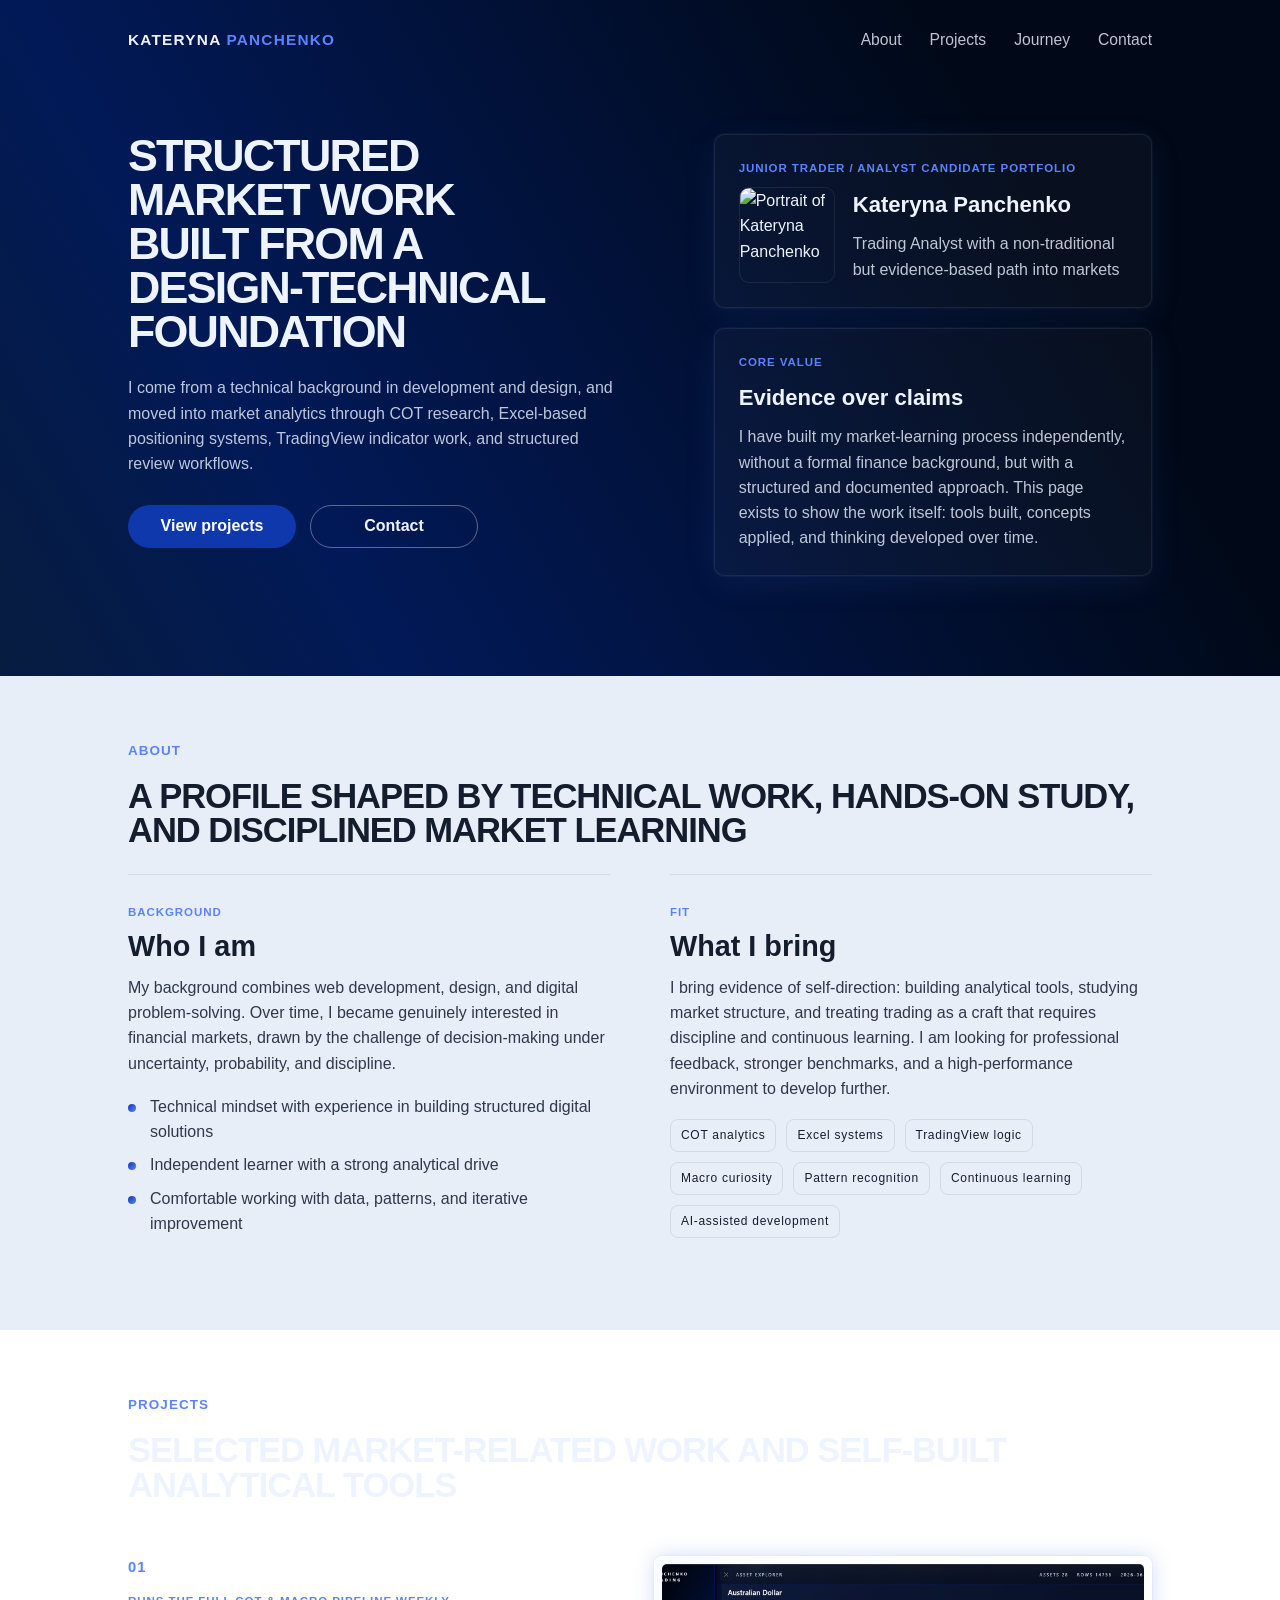
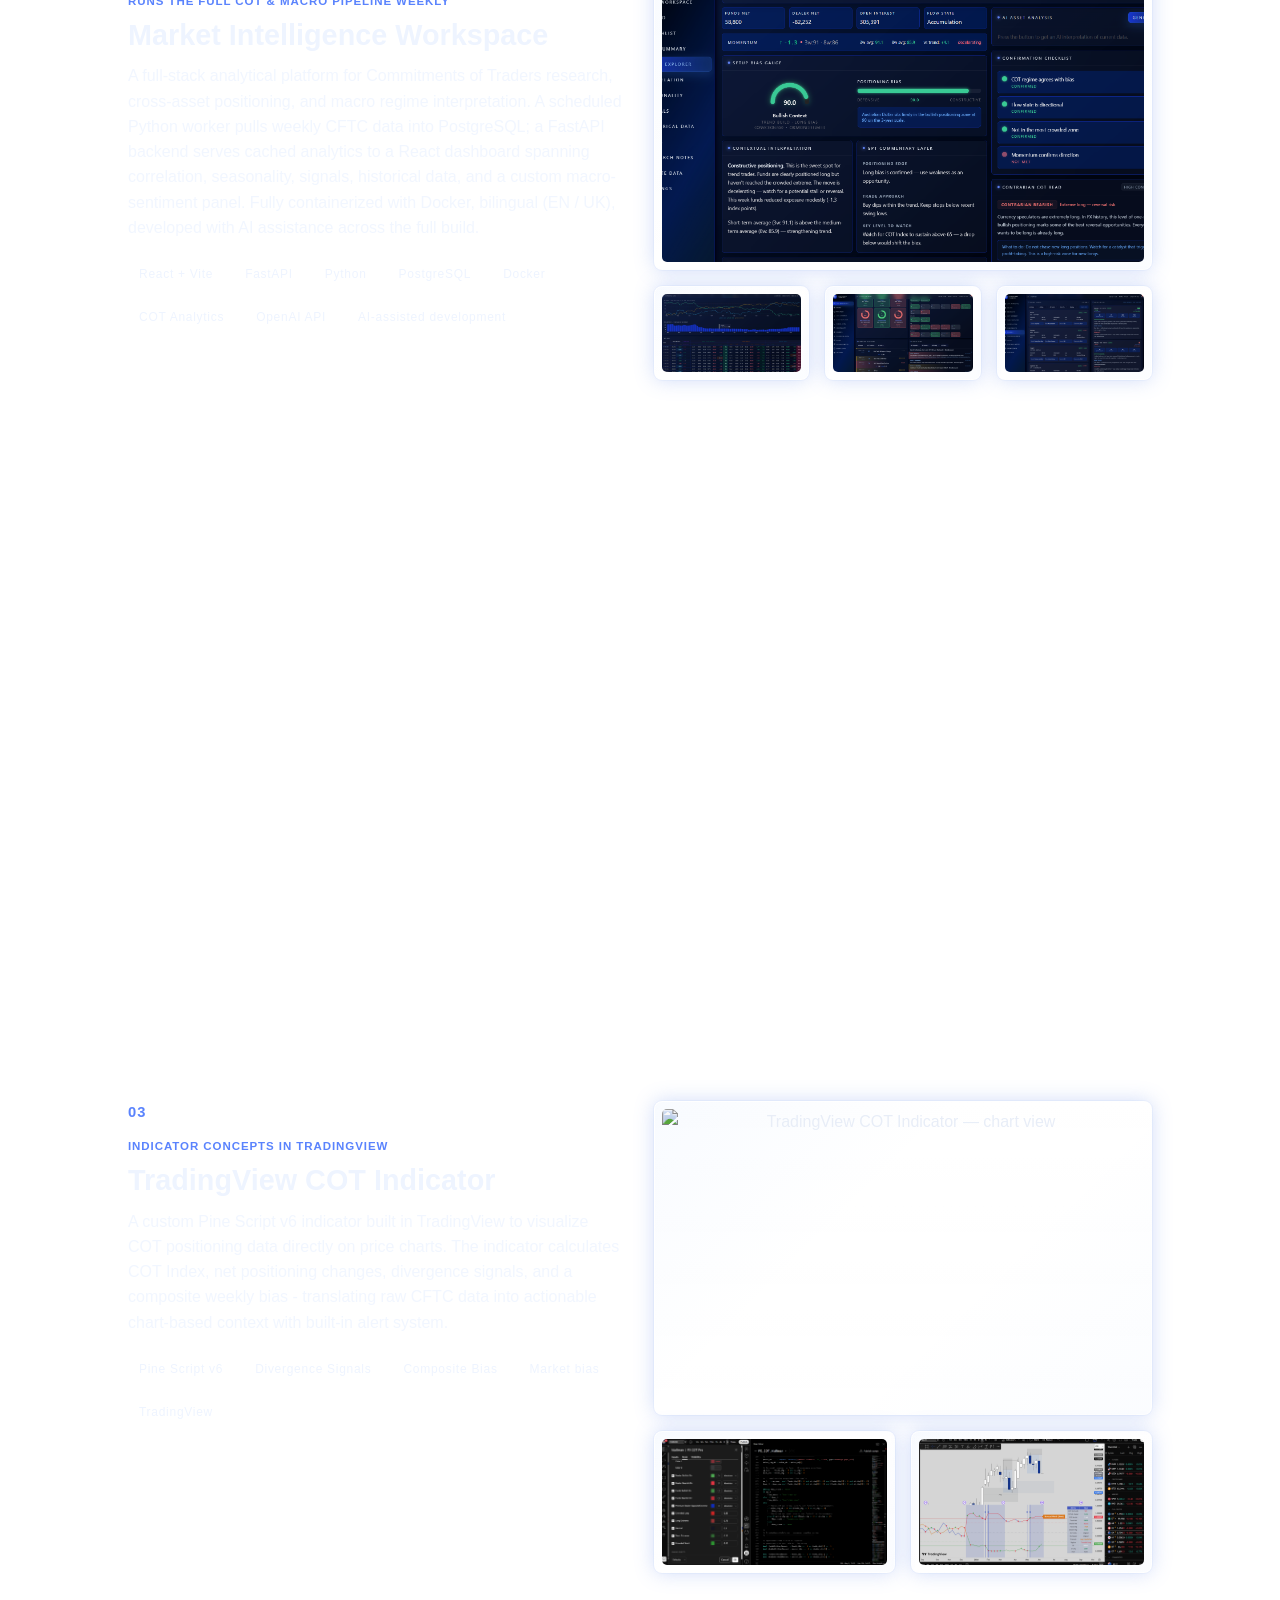
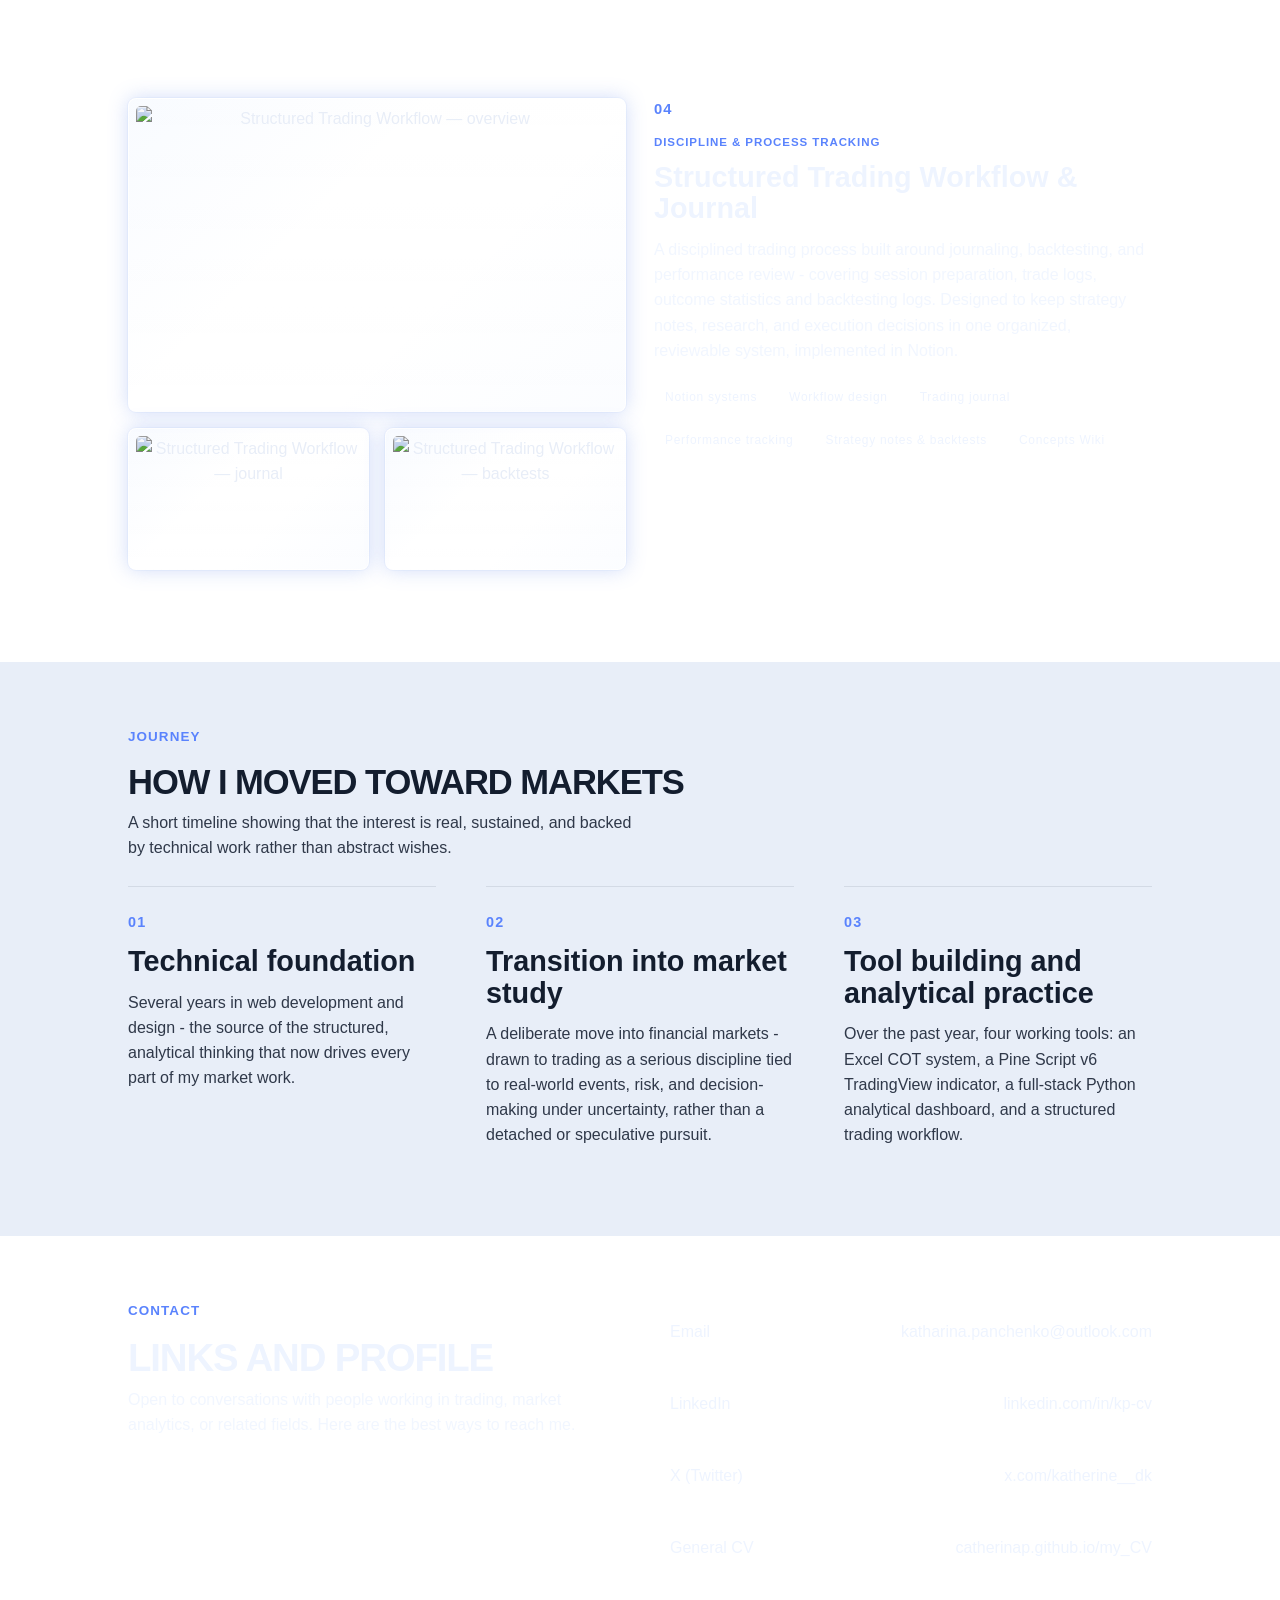
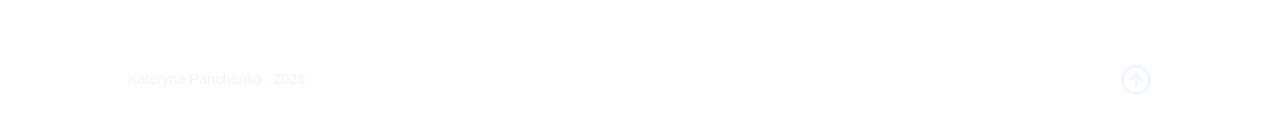
==== index.html @ fbb3527e "pics fix" ====
<!doctype html>
<html lang="en">
  <head>
    <meta charset="UTF-8" />
    <meta name="viewport" content="width=device-width, initial-scale=1.0" />
    <title>K.Panchenko | Trading Portfolio</title>
    <link rel="icon" type="image/x-icon" href="/img/favicon.ico" />
    <meta
      name="description"
      content="Trading candidate portfolio of Kateryna Panchenko - market analysis, COT analytics, TradingView tools, and structured research projects." />
    <link rel="stylesheet" href="style.css" />
  </head>
  <body>
    <div id="scroll-progress"></div>
    <header class="navbar">
      <div class="site-grid"></div>
      <div class="container nav-inner">
        <a href="#top" class="brand">KATERYNA <span>PANCHENKO</span></a>
        <nav class="nav-links">
          <a href="#about">About</a>
          <a href="#projects">Projects</a>
          <a href="#journey">Journey</a>
          <a href="#contact">Contact</a>
        </nav>
      </div>
    </header>

    <main id="top">
      <section class="section hero section-dark">
        <div class="site-grid"></div>
        <div class="container hero-layout">
          <div class="hero-left fade-up">
            <h1>Structured market work built from a design-technical foundation</h1>
            <p class="hero-lead">
              I come from a technical background in development and design, and moved into market analytics through COT research, Excel-based
              positioning systems, TradingView indicator work, and structured review workflows.
            </p>
            <div class="hero-actions">
              <a class="btn btn-primary" href="#projects">View projects</a>
              <a class="btn btn-outline" href="#contact">Contact</a>
            </div>
          </div>

          <aside class="hero-right fade-up">
            <article class="hero-panel">
              <div class="mini-kicker">Junior Trader / analyst candidate portfolio</div>

              <div class="hero-panel-top">
                <div class="avatar">
                  <img src="img/avatar.png" alt="Portrait of Kateryna Panchenko" />
                </div>
                <div>
                  <h2>Kateryna Panchenko</h2>
                  <p>Trading Analyst with a non-traditional but evidence-based path into markets</p>
                </div>
              </div>
            </article>

            <article class="hero-panel">
              <div class="mini-kicker">Core value</div>
              <h3>Evidence over claims</h3>
              <p>
                I have built my market-learning process independently, without a formal finance background, but with a structured and documented
                approach. This page exists to show the work itself: tools built, concepts applied, and thinking developed over time.
              </p>
            </article>
          </aside>
        </div>
      </section>

      <section id="about" class="section section-light">
        <div class="site-grid"></div>
        <div class="container section-head-unique fade-up">
          <div>
            <div class="section-kicker section-kicker-dark">About</div>
            <h2 class="section-title section-title-dark">A profile shaped by technical work, hands-on study, and disciplined market learning</h2>
          </div>
        </div>

        <div class="container two-column-blocks">
          <article class="content-block fade-up">
            <div class="mini-kicker mini-kicker-dark">Background</div>
            <h3>Who I am</h3>
            <p>
              My background combines web development, design, and digital problem-solving. Over time, I became genuinely interested in financial
              markets, drawn by the challenge of decision-making under uncertainty, probability, and discipline.
            </p>
            <ul class="bullet-list">
              <li>Technical mindset with experience in building structured digital solutions</li>
              <li>Independent learner with a strong analytical drive</li>
              <li>Comfortable working with data, patterns, and iterative improvement</li>
            </ul>
          </article>

          <article class="content-block fade-up">
            <div class="mini-kicker mini-kicker-dark">Fit</div>
            <h3>What I bring</h3>
            <p>
              I bring evidence of self-direction: building analytical tools, studying market structure, and treating trading as a craft that requires
              discipline and continuous learning. I am looking for professional feedback, stronger benchmarks, and a high-performance environment to
              develop further.
            </p>
            <ul class="chip-list">
              <li>COT analytics</li>
              <li>Excel systems</li>
              <li>TradingView logic</li>
              <li>Macro curiosity</li>
              <li>Pattern recognition</li>
              <li>Continuous learning</li>
              <li>AI-assisted development</li>
            </ul>
          </article>
        </div>
      </section>

      <section id="projects" class="section section-dark">
        <div class="site-grid"></div>
        <div class="container section-head-unique fade-up">
          <div>
            <div class="section-kicker">Projects</div>
            <h2 class="section-title">Selected market-related work and self-built analytical tools</h2>
          </div>
        </div>

        <div class="container project-list">
          <article class="project-item fade-up">
            <div class="project-text">
              <div class="project-number">01</div>
              <div class="mini-kicker">Runs the full COT &amp; Macro pipeline weekly</div>
              <h3>Market Intelligence Workspace</h3>

              <p>
                A full-stack analytical platform for Commitments of Traders research, cross-asset positioning, and macro regime interpretation. A
                scheduled Python worker pulls weekly CFTC data into PostgreSQL; a FastAPI backend serves cached analytics to a React dashboard
                spanning correlation, seasonality, signals, historical data, and a custom macro-sentiment panel. Fully containerized with Docker,
                bilingual (EN / UK), developed with AI assistance across the full build.
              </p>

              <ul class="chip-list dark-chips">
                <li>React + Vite</li>
                <li>FastAPI</li>
                <li>Python</li>
                <li>PostgreSQL</li>
                <li>Docker</li>
                <li>COT Analytics</li>
                <li>OpenAI API</li>
                <li>AI-assisted development</li>
              </ul>
            </div>

            <div class="project-media-stack">
              <button class="project-shot project-shot-lead" type="button">
                <img class="zoomable" src="img/workspace3.png" alt="Analytical COT Workspace — Asset Explorer" />
              </button>
              <div class="project-shot-row">
                <button class="project-shot" type="button">
                  <img class="zoomable" src="img/workspace.png" alt="Analytical COT Workspace — Historical Data" />
                </button>
                <button class="project-shot" type="button">
                  <img class="zoomable" src="img/workspace2.png" alt="Analytical COT Workspace — Live Workspace" />
                </button>
                <button class="project-shot" type="button">
                  <img class="zoomable" src="img/workspace4.png" alt="Analytical COT Workspace — Signals View" />
                </button>
              </div>
            </div>
          </article>

          <article class="project-item fade-up reverse">
            <div class="project-text">
              <div class="project-number">02</div>
              <div class="mini-kicker">Positioning across markets</div>
              <h3>COT Positioning Dashboard</h3>
              <p>
                An Excel-based analytical system for tracking and interpreting Commitments of Traders data across FX, commodity, and crypto markets.
                The framework organizes raw CFTC positioning data, compares participant groups - including Leveraged Money, Asset Managers, and
                Dealers - and generates structured weekly signals to support market bias decisions.
              </p>
              <ul class="chip-list dark-chips">
                <li>Excel</li>
                <li>CFTC Data</li>
                <li>Positioning Analysis</li>
                <li>COT Index</li>
                <li>Multi-market</li>
                <li>Weekly Signals</li>
              </ul>
            </div>
            <div class="project-media-stack">
              <button class="project-shot project-shot-lead" type="button">
                <img class="zoomable" src="img/COT_excel.png" alt="COT Positioning Dashboard — EUR COT Data view" />
              </button>
              <div class="project-shot-row">
                <button class="project-shot" type="button">
                  <img class="zoomable" src="img/COT_excel2.png" alt="COT Positioning Dashboard — Weekly COT signals" />
                </button>
                <button class="project-shot" type="button">
                  <img class="zoomable" src="img/COT_excel3.png" alt="COT Positioning Dashboard — Raw COT Data" />
                </button>
              </div>
            </div>
          </article>

          <article class="project-item fade-up reverse-on-desktop">
            <div class="project-text">
              <div class="project-number">03</div>
              <div class="mini-kicker">Indicator concepts in TradingView</div>
              <h3>TradingView COT Indicator</h3>
              <p>
                A custom Pine Script v6 indicator built in TradingView to visualize COT positioning data directly on price charts. The indicator
                calculates COT Index, net positioning changes, divergence signals, and a composite weekly bias - translating raw CFTC data into
                actionable chart-based context with built-in alert system.
              </p>
              <ul class="chip-list dark-chips">
                <li>Pine Script v6</li>
                <li>Divergence Signals</li>
                <li>Composite Bias</li>
                <li>Market bias</li>
                <li>TradingView</li>
              </ul>
            </div>
            <div class="project-media-stack">
              <button class="project-shot project-shot-lead" type="button">
                <img class="zoomable" src="img/TV_indicator2.png" alt="TradingView COT Indicator — chart view" />
              </button>
              <div class="project-shot-row">
                <button class="project-shot" type="button">
                  <img class="zoomable" src="img/pinescript.png" alt="TradingView COT Indicator — Pine Script source" />
                </button>
                <button class="project-shot" type="button">
                  <img class="zoomable" src="img/TV_indicator3.png" alt="TradingView COT Indicator — divergence signals" />
                </button>
              </div>
            </div>
          </article>

          <article class="project-item fade-up reverse">
            <div class="project-text">
              <div class="project-number">04</div>
              <div class="mini-kicker">Discipline &amp; process tracking</div>
              <h3>Structured Trading Workflow &amp; Journal</h3>
              <p>
                A disciplined trading process built around journaling, backtesting, and performance review - covering session preparation, trade logs,
                outcome statistics and backtesting logs. Designed to keep strategy notes, research, and execution decisions in one organized,
                reviewable system, implemented in Notion.
              </p>
              <ul class="chip-list dark-chips">
                <li>Notion systems</li>
                <li>Workflow design</li>
                <li>Trading journal</li>
                <li>Performance tracking</li>
                <li>Strategy notes &amp; backtests</li>
                <li>Concepts Wiki</li>
              </ul>
            </div>
            <div class="project-media-stack">
              <button class="project-shot project-shot-lead" type="button">
                <img class="zoomable" src="img/notion-ecosystem.png" alt="Structured Trading Workflow — overview" />
              </button>
              <div class="project-shot-row">
                <button class="project-shot" type="button">
                  <img class="zoomable" src="img/notion-ecosystem2.png" alt="Structured Trading Workflow — journal" />
                </button>
                <button class="project-shot" type="button">
                  <img class="zoomable" src="img/notion-ecosystem3.png" alt="Structured Trading Workflow — backtests" />
                </button>
              </div>
            </div>
          </article>
        </div>
      </section>

      <section id="journey" class="section section-light">
        <div class="site-grid"></div>
        <div class="container section-head-unique fade-up">
          <div>
            <div class="section-kicker section-kicker-dark">Journey</div>
            <h2 class="section-title section-title-dark">How I moved toward markets</h2>
          </div>
          <p class="section-intro section-intro-dark">
            A short timeline showing that the interest is real, sustained, and backed by technical work rather than abstract wishes.
          </p>
        </div>

        <div class="container journey-grid">
          <article class="journey-card fade-up">
            <div class="journey-step">01</div>
            <h3>Technical foundation</h3>
            <p>
              Several years in web development and design - the source of the structured, analytical thinking that now drives every part of my market
              work.
            </p>
          </article>

          <article class="journey-card fade-up">
            <div class="journey-step">02</div>
            <h3>Transition into market study</h3>
            <p>
              A deliberate move into financial markets - drawn to trading as a serious discipline tied to real-world events, risk, and decision-making
              under uncertainty, rather than a detached or speculative pursuit.
            </p>
          </article>

          <article class="journey-card fade-up">
            <div class="journey-step">03</div>
            <h3>Tool building and analytical practice</h3>
            <p>
              Over the past year, four working tools: an Excel COT system, a Pine Script v6 TradingView indicator, a full-stack Python analytical
              dashboard, and a structured trading workflow.
            </p>
          </article>
        </div>
      </section>

      <section id="contact" class="section section-dark">
        <div class="site-grid"></div>
        <div class="container contact-layout">
          <div class="fade-up">
            <div class="section-kicker">Contact</div>
            <h2 class="section-title">Links and profile</h2>
            <p class="section-intro">
              Open to conversations with people working in trading, market analytics, or related fields. Here are the best ways to reach me.
            </p>
          </div>

          <div class="contact-links fade-up">
            <a class="contact-link copy-link" data-copy="katharina.panchenko@outlook.com" href="mailto:katharina.panchenko@outlook.com">
              <span>Email</span>
              <span>katharina.panchenko@outlook.com</span>
            </a>
            <a class="contact-link" href="https://www.linkedin.com/in/kp-cv" target="_blank" rel="noreferrer">
              <span>LinkedIn</span>
              <span>linkedin.com/in/kp-cv</span>
            </a>
            <a class="contact-link" href="https://x.com/katherine__dk" target="_blank" rel="noreferrer">
              <span>X (Twitter)</span>
              <span>x.com/katherine__dk</span>
            </a>
            <a class="contact-link" href="https://catherinap.github.io/my_CV" target="_blank" rel="noreferrer">
              <span>General CV</span>
              <span>catherinap.github.io/my_CV</span>
            </a>
          </div>
        </div>
      </section>
    </main>

    <footer class="footer">
      <div class="container footer-inner">
        <span>Kateryna Panchenko · 2026</span>
        <a href="#top" class="footer-top-link">
          <svg
            width="32"
            height="32"
            viewBox="0 0 24 24"
            fill="none"
            stroke="currentColor"
            stroke-width="2"
            stroke-linecap="round"
            stroke-linejoin="round"
            aria-hidden="true">
            <circle cx="12" cy="12" r="10"></circle>
            <polyline points="8 12 12 8 16 12"></polyline>
            <line x1="12" y1="16" x2="12" y2="8"></line>
          </svg>
        </a>
      </div>
    </footer>

    <div id="lightbox" aria-hidden="true">
      <button id="lightbox-close" type="button" aria-label="Close image">×</button>
      <figure class="lightbox-figure">
        <img id="lightbox-img" src="" alt="" />
        <figcaption id="lightbox-caption"></figcaption>
      </figure>
    </div>

    <script src="script.js"></script>
  </body>
</html>
---- style.css ----
:root {
  --bg-dark: #091040;
  --bg-light: #e8eef8;
  --accent: #0e38ac;
  --accent-soft: #5a83fd;
  --text-light: #eef4ff;
  --text-dark: #131d2e;
  --muted-light: rgba(238, 244, 255, 0.8);
  --muted-dark: rgba(6, 16, 34, 0.82);
  --line-dark: rgba(255, 255, 255, 0.08);
  --line-light: rgba(6, 16, 34, 0.09);
  --shadow: 0 18px 40px rgba(0, 0, 0, 0.32);
  --container: 1024px;
  --header-h: 80px;
  --navbar-bg: rgba(18, 21, 38, 0.88);
  --panel-color-light: #011957;
  --grad-dark: #010918;
  --grad-end: #081d37;
}

* {
  box-sizing: border-box;
  margin: 0;
  padding: 0;
}

html {
  scroll-behavior: smooth;
}

body {
  font-family: Inter, Arial, Helvetica, sans-serif;
  background: linear-gradient(240deg, var(--grad-dark) 20%, var(--panel-color-light) 70%, var(--grad-end) 100%);
  background-attachment: fixed;
  color: var(--text-light);
  line-height: 1.58;
}

body.modal-open {
  overflow: hidden;
}

#scroll-progress {
  position: fixed;
  border-radius: 0 0 99px 99px;
  top: 0;
  left: 0;
  height: 3px;
  width: 0;
  z-index: 60;
  background: linear-gradient(90deg, var(--accent), var(--accent-soft));
  box-shadow: 0 0 10px rgba(91, 130, 232, 0.5);
  transition: width 0.08s linear;
  pointer-events: none;
}

/* ── Scrollbar ──────────────────────────────────────────────────────────── */
::-webkit-scrollbar {
  width: 4px;
  height: 4px;
}

::-webkit-scrollbar-thumb {
  background: linear-gradient(0deg, var(--accent), var(--accent-soft));
  border-radius: 999px;
}

::-webkit-scrollbar-track {
  background: var(--bg-dark);
}

img {
  display: block;
  max-width: 100%;
}

button {
  font: inherit;
}

button,
a {
  color: inherit;
  text-decoration: none;
}

.container {
  width: min(var(--container), calc(100% - 48px));
  margin: 0 auto;
  position: relative;
  z-index: 2;
}

.navbar {
  position: fixed;
  top: 0;
  left: 0;
  right: 0;
  z-index: 50;
  transform: translateY(0);
  transition: transform 0.28s ease, background-color 0.28s ease, border-color 0.28s ease, backdrop-filter 0.28s ease;
  background: transparent;
  border-bottom: 1px solid transparent;
  backdrop-filter: blur(0px);
}

.navbar.is-scrolled {
  border-bottom-color: var(--line-dark);
  backdrop-filter: blur(10px);
}

.navbar.is-hidden {
  transform: translateY(calc(-100% - 2px));
}

.nav-inner {
  min-height: var(--header-h);
  display: flex;
  align-items: center;
  justify-content: space-between;
  gap: 24px;
}

.brand {
  font-weight: 800;
  letter-spacing: 0.08em;
  text-transform: uppercase;
  font-size: 0.96rem;
}

.brand span {
  color: var(--accent-soft);
}

.nav-links {
  display: flex;
  gap: 28px;
  flex-wrap: wrap;
}

.nav-links a {
  position: relative;
  color: var(--muted-light);
  font-size: 0.98rem;
  transition: color 0.2s ease;
}

.nav-links a::after {
  content: "";
  position: absolute;
  left: 0;
  bottom: -4px;
  width: 100%;
  height: 2px;
  background: linear-gradient(90deg, var(--accent), var(--accent-soft));
  border-radius: 999px;
  transform: scaleX(0);
  transform-origin: left;
  transition: transform 0.28s ease;
}

.nav-links a:hover {
  color: var(--text-light);
}

.nav-links a:hover::after {
  transform: scaleX(1);
}

.section {
  position: relative;
  overflow: hidden;
}

.section-dark {
  background-color: transparent;
  color: var(--text-light);
}

.section-light {
  background: var(--bg-light);
  color: var(--text-dark);
}

.hero {
  padding: calc(var(--header-h) + 54px) 0 100px;
}

.hero-layout {
  display: grid;
  grid-template-columns: 1.1fr 0.9fr;
  gap: 50px;
  align-items: start;
}

.hero-left h1 {
  font-size: clamp(2.55rem, 3.5vw, 4.6rem);
  line-height: 0.98;
  letter-spacing: -0.04em;
  text-transform: uppercase;
  max-width: 17ch;
  margin-bottom: 22px;
}

.hero-lead,
.section-intro,
.content-block p,
.project-text p,
.journey-card p,
.contact-link,
.hero-panel p {
  font-size: 1rem;
}

.hero-lead {
  max-width: 55ch;
  color: var(--muted-light);
  margin-bottom: 28px;
}

.hero-actions {
  display: flex;
  flex-wrap: wrap;
  gap: 14px;
}

.btn {
  position: relative;
  min-height: 43px;
  min-width: 168px;
  padding: 0 30px;
  border-radius: 999px;
  display: inline-flex;
  align-items: center;
  justify-content: center;
  font-weight: 700;
  border: 1px solid transparent;
  overflow: hidden;
  transition: transform 0.22s ease, background-color 0.22s ease, border-color 0.22s ease, box-shadow 0.22s ease;
}

.btn::after {
  content: "";
  position: absolute;
  top: 0;
  left: -120%;
  width: 60%;
  height: 100%;
  background: linear-gradient(120deg, transparent, rgba(255, 255, 255, 0.35), transparent);
  transform: skewX(-18deg);
  transition: left 0.55s ease;
  pointer-events: none;
}

.btn:hover {
  transform: translateY(-2px);
}

.btn:hover::after {
  left: 130%;
}

.btn-primary {
  background: var(--accent);
  color: #fff;
}

.btn-primary:hover {
  background: var(--accent-soft);
  box-shadow: 0 10px 28px rgba(91, 130, 232, 0.45);
}

.btn-outline {
  border-color: rgba(255, 255, 255, 0.35);
  color: var(--text-light);
}

.btn-outline:hover {
  border-color: var(--accent-soft);
  box-shadow: 0 0 0 1px var(--accent-soft), 0 10px 28px rgba(91, 130, 232, 0.25);
}

.section-kicker,
.mini-kicker,
.metric-label,
.project-number,
.journey-step {
  text-transform: uppercase;
  font-weight: 800;
  letter-spacing: 0.08em;
}

.section-kicker {
  color: var(--accent-soft);
  font-size: 0.84rem;
  margin-bottom: 18px;
}

.section-kicker-dark,
.mini-kicker-dark {
  color:var(--accent-soft);
}

.mini-kicker,
.metric-label {
  font-size: 0.72rem;
  margin-bottom: 10px;
  color: var(--accent-soft);
}

.metric-label {
  display: block;
}

.hero-right {
  display: grid;
  gap: 20px;
}

.hero-panel {
  padding: 24px;
  border: 1px solid var(--line-dark);
  border-radius: 10px;
  background: rgba(255, 255, 255, 0.03);
  box-shadow: 0 0 0 1px rgba(91, 130, 232, 0.06), 0 8px 32px rgba(91, 130, 232, 0.10);
}

.hero-panel-top {
  display: grid;
  grid-template-columns: 96px 1fr;
  gap: 18px;
  align-items: center;
}

.hero-panel h2,
.hero-panel h3 {
  font-size: 1.38rem;
  margin-bottom: 8px;
}

.hero-panel p {
  color: var(--muted-light);
}

.hero-panel p + p {
  margin-top: 12px;
}

.hero-metrics {
  display: grid;
  gap: 16px;
  margin-top: 18px;
  padding-top: 18px;
  border-top: 1px solid var(--line-dark);
}

.hero-metrics strong {
  font-size: 1.05rem;
  font-weight: 500;
}

.avatar {
  width: 96px;
  height: 96px;
  overflow: hidden;
  border-radius: 10px;
  border: 1px solid var(--line-dark);
}

.avatar img {
  width: 100%;
  height: 100%;
  object-fit: cover;
}

.section-head {
  padding: 64px 0 26px;
  display: grid;
  grid-template-columns: 0.95fr 1.05fr;
  gap: 32px;
  align-items: end;
}

.section-head-unique {
    padding: 64px 0 26px;
}

.section-head-unique h2 {
    font-size: clamp(1.5rem, 2.7vw, 2.5rem);
}

.section-title {
  font-size: clamp(2rem, 3vw, 3.35rem);
  line-height: 1;
  letter-spacing: -0.03em;
  text-transform: uppercase;
}

.section-title-dark {
  color: var(--text-dark);
}

.section-intro {
  color: var(--muted-light);
  max-width: 58ch;
  margin-top: 10px;
}

.section-intro-dark {
  color: var(--muted-dark);
}

.bullet-list {
  list-style: none;
  display: grid;
  gap: 8px;
  margin-top: 18px;
}

.bullet-list li {
  padding-left: 22px;
  position: relative;
  color: var(--muted-dark);
}

.bullet-list li::before {
    content: "";
    width: 8px;
    height: 8px;
    border-radius: 999px;
    background: linear-gradient(135deg, var(--accent), var(--accent-soft));
    position: absolute;
    left: 0;
    top: 10px;
}

.two-column-blocks,
.contact-layout {
  padding-bottom: 64px;
  display: grid;
  grid-template-columns: 0.9fr 0.9fr;
  gap: 60px;
}

.content-block {
  padding: 28px 0;
  border-top: 1px solid var(--line-light);
}

.content-block h3,
.project-text h3,
.journey-card h3 {
  font-size: 1.8rem;
  line-height: 1.1;
  margin-bottom: 12px;
}

.content-block p {
  color: var(--muted-dark);
  max-width: 58ch;
}

.chip-list {
  display: flex;
  flex-wrap: wrap;
  gap: 10px;
  list-style: none;
  margin-top: 18px;
}

.chip-list li {
  letter-spacing: 0.06em;
  padding: 6px 10px;
  border: 1px solid var(--line-light);
  border-radius: 8px;
  font-size: 0.75rem;
  transition: transform 0.2s ease, border-color 0.2s ease, box-shadow 0.2s ease, background 0.2s ease;
}

.chip-list li:hover {
  border-color: var(--accent-soft);
  box-shadow: 0 0 14px rgba(91, 130, 232, 0.20);
}

.dark-chips li {
  border-color: var(--line-dark);
}

.dark-chips li:hover {
  border-color: var(--accent-soft);
  background: rgba(91, 130, 232, 0.08);
}

.dark-chips li {
  border-color: var(--line-dark);
}

.project-list {
  padding-bottom: 64px;
  display: grid;
  gap: 28px;
}

.project-item {
  display: grid;
  grid-template-columns: 1fr 1fr;
  gap: 28px;
  padding: 28px 0;
  align-items: start;
}

.project-item+.project-item {
  border-top: 1px solid var(--line-dark);
  padding-top: 48px;
  margin-top: 20px;
}

.project-number {
  font-size: 0.92rem;
  color: var(--accent-soft);
  margin-bottom: 12px;
}

.project-text p {
  color: var(--muted-light);
  max-width: 58ch;
}

.project-media-grid {
  display: grid;
  grid-template-columns: repeat(2, minmax(0, 1fr));
  gap: 16px;
  align-items: start; 
}

.project-media-grid.one-up {
  grid-template-columns: 1fr;
}

.project-media-grid.three-up {
  grid-template-columns: repeat(3, minmax(0, 1fr));
}

.project-media-stack {
  display: grid;
  gap: 16px;
  align-items: start;
}

.project-media-stack .project-shot-row {
  display: grid;
  grid-template-columns: repeat(auto-fit, minmax(0, 1fr));
  gap: 16px;
}

.project-media-stack .project-shot-lead {
  min-height: 300px;
}

.project-media-stack .project-shot-lead img {
  height: 300px;
}

.project-media-stack .project-shot-row .project-shot {
  min-height: 0;
}

.project-media-stack .project-shot-row .project-shot img {
  height: auto;
  aspect-ratio: 16 / 9;
}

.project-shot {
  position: relative;
  background: linear-gradient(180deg, rgba(255, 255, 255, 0.04), rgba(255, 255, 255, 0.015));
  border: 1px solid rgba(255, 255, 255, 0.09);
  border-radius: 8px;
  padding: 6px;
  width: 100%;
  cursor: zoom-in;
  overflow: hidden;
  min-height: 220px;
  box-shadow: 0 0 0 1px rgba(91, 130, 232, 0.05), 0 0 20px rgba(91, 130, 232, 0.28);
  transition:
    transform 0.28s ease,
    border-color 0.28s ease,
    box-shadow 0.28s ease,
    background 0.28s ease;
}

.project-shot::before {
  content: "";
  position: absolute;
  inset: 0;
  background:
      linear-gradient(135deg,
          rgba(125, 177, 255, 0.05),
          transparent 38%,
          transparent 62%,
          rgba(125, 177, 255, 0.03));
  pointer-events: none;
}

.project-shot img {
  width: 100%;
  height: 220px;
  object-fit: cover;
  border: 1px solid rgba(255, 255, 255, 0.06);
  border-radius: 6px;
  display: block;
  filter: saturate(0.92) brightness(0.96) contrast(1.03);
  transition:
      transform 0.35s ease,
      filter 0.35s ease;
}

.project-shot:hover {
  transform: translateY(-4px);
  border-color: var(--accent-soft);
  box-shadow: 0 0 0 1px rgba(91, 130, 232, 0.35), 0 0 35px rgba(91, 130, 232, 0.4);
  background: linear-gradient(180deg, rgba(255, 255, 255, 0.055), rgba(255, 255, 255, 0.02));
}

.project-shot:hover img {
  transform: scale(1.03);
  filter: saturate(1) brightness(1) contrast(1.05);
  border-color: rgba(91, 130, 232, 0.45);
}

.project-item.reverse .project-media-grid {
    order: 1;
}

.project-item.reverse .project-text {
    order: 2;
}

.journey-grid {
  padding-bottom: 64px;
  display: grid;
  grid-template-columns: repeat(3, 1fr);
  gap: 50px;
}

.journey-card {
  padding: 24px 0;
  border-top: 1px solid var(--line-light);
}

.journey-step {
  color: var(--accent-soft);
  font-size: 0.9rem;
  margin-bottom: 12px;
}

.journey-card p {
  color: var(--muted-dark);
}

.contact-layout {
  align-items: start;
  padding-top: 64px;
}

.contact-links {
  display: grid;
  gap: 10px;
}

.contact-link {
  display: flex;
  justify-content: space-between;
  gap: 20px;
  padding: 18px 0;
  border-top: 1px solid var(--line-dark);
  color: var(--text-light);
  transition: color 0.2s ease, border-color 0.2s ease, padding-left 0.25s ease;
}

.contact-link:hover {
  color: var(--accent-soft);
  padding-left: 10px;
  border-color: var(--accent-soft);
}

.contact-link.is-copied {
  color: var(--accent-soft);
}

.footer {
  padding: 20px 0 20px;
  font-size: 0.9rem;
  background-color: transparent;
  color: rgba(239, 239, 253, 0.72);
  border-top: 1px solid var(--line-dark);
}

.footer-inner {
  display: flex;
  justify-content: space-between;
  align-items: center;
  gap: 16px;
  flex-wrap: wrap;
}

.footer-top-link {
  display: inline-flex;
  align-items: center;
  gap: 8px;
  color: var(--muted-light);
  font-size: 0.92rem;
  font-weight: 600;
  transition: color 0.2s ease, transform 0.2s ease;
}

.footer-top-link:hover {
  color: var(--accent-soft);
}

.fade-up,
.reveal {
  opacity: 0;
  transform: translateY(22px);
  transition: opacity 0.75s ease, transform 0.75s ease;
}

.fade-up.visible,
.reveal.visible {
  opacity: 1;
  transform: translateY(0);
}

#lightbox {
  position: fixed;
  inset: 0;
  display: flex;
  justify-content: center;
  align-items: center;
  padding: 40px;
  background: rgba(0, 0, 0, 0.86);
  backdrop-filter: blur(8px);
  z-index: 9999;
  opacity: 0;
  visibility: hidden;
  pointer-events: none;
  transition: opacity 0.22s ease, visibility 0.22s ease;
}

#lightbox.active {
  opacity: 1;
  visibility: visible;
  pointer-events: auto;
}

.lightbox-figure {
  margin: 0;
  max-width: 92vw;
  max-height: 92vh;
  display: flex;
  flex-direction: column;
  align-items: center;
  gap: 12px;
  transform: scale(0.96);
  transition: transform 0.24s ease;
}

#lightbox.active .lightbox-figure {
  transform: scale(1);
}

#lightbox-img {
  max-width: 100%;
  max-height: 82vh;
  width: auto;
  height: auto;
  border-radius: 0;
  box-shadow: 0 30px 80px rgba(0, 0, 0, 0.45);
}

#lightbox-caption {
  color: #eef6ff;
  font-size: 0.92rem;
  text-align: center;
  max-width: 70ch;
}

#lightbox-close {
  position: absolute;
  top: 20px;
  right: 24px;
  width: 44px;
  height: 44px;
  border: none;
  border-radius: 999px;
  cursor: pointer;
  font-size: 1.5rem;
  line-height: 1;
  background: rgba(255, 255, 255, 0.1);
  color: #fff;
}


@media (max-width: 1100px) {
  .hero-layout,
  .project-item,
  .section-head,
  .two-column-blocks,
  .contact-layout,
  .journey-grid {
    grid-template-columns: 1fr;
  }

  .project-media-grid.three-up {
    grid-template-columns: repeat(3, minmax(0, 1fr));
  }
}

@media (max-width: 820px) {
  .nav-inner {
    min-height: auto;
    padding: 18px 0;
    flex-direction: column;
    align-items: flex-start;
  }

  .nav-links {
    gap: 16px;
  }

  .hero {
    padding-top: calc(var(--header-h) + 40px);
  }

  .hero-panel-top {
    grid-template-columns: 72px 1fr;
  }

  .avatar {
    width: 72px;
    height: 72px;
  }

  .project-media-grid,
  .project-media-grid.three-up {
    grid-template-columns: 1fr 1fr;
  }
}

@media (max-width: 640px) {
  .container {
    width: min(var(--container), calc(100% - 28px));
  }

  .hero-left h1 {
    max-width: 100%;
    font-size: clamp(2.15rem, 10vw, 3.3rem);
  }

  .section-title {
    font-size: clamp(1.7rem, 8vw, 2.6rem);
  }

 .project-media-grid,
 .project-media-grid.three-up,
 .project-media-grid.one-up {
   grid-template-columns: 1fr;
 }

 .project-media-stack .project-shot-row {
   grid-template-columns: 1fr 1fr;
 }

  .project-shot img {
    height: 210px;
  }

  .contact-link {
    flex-direction: column;
    align-items: flex-start;
  }

  #lightbox {
    padding: 18px;
  }
}
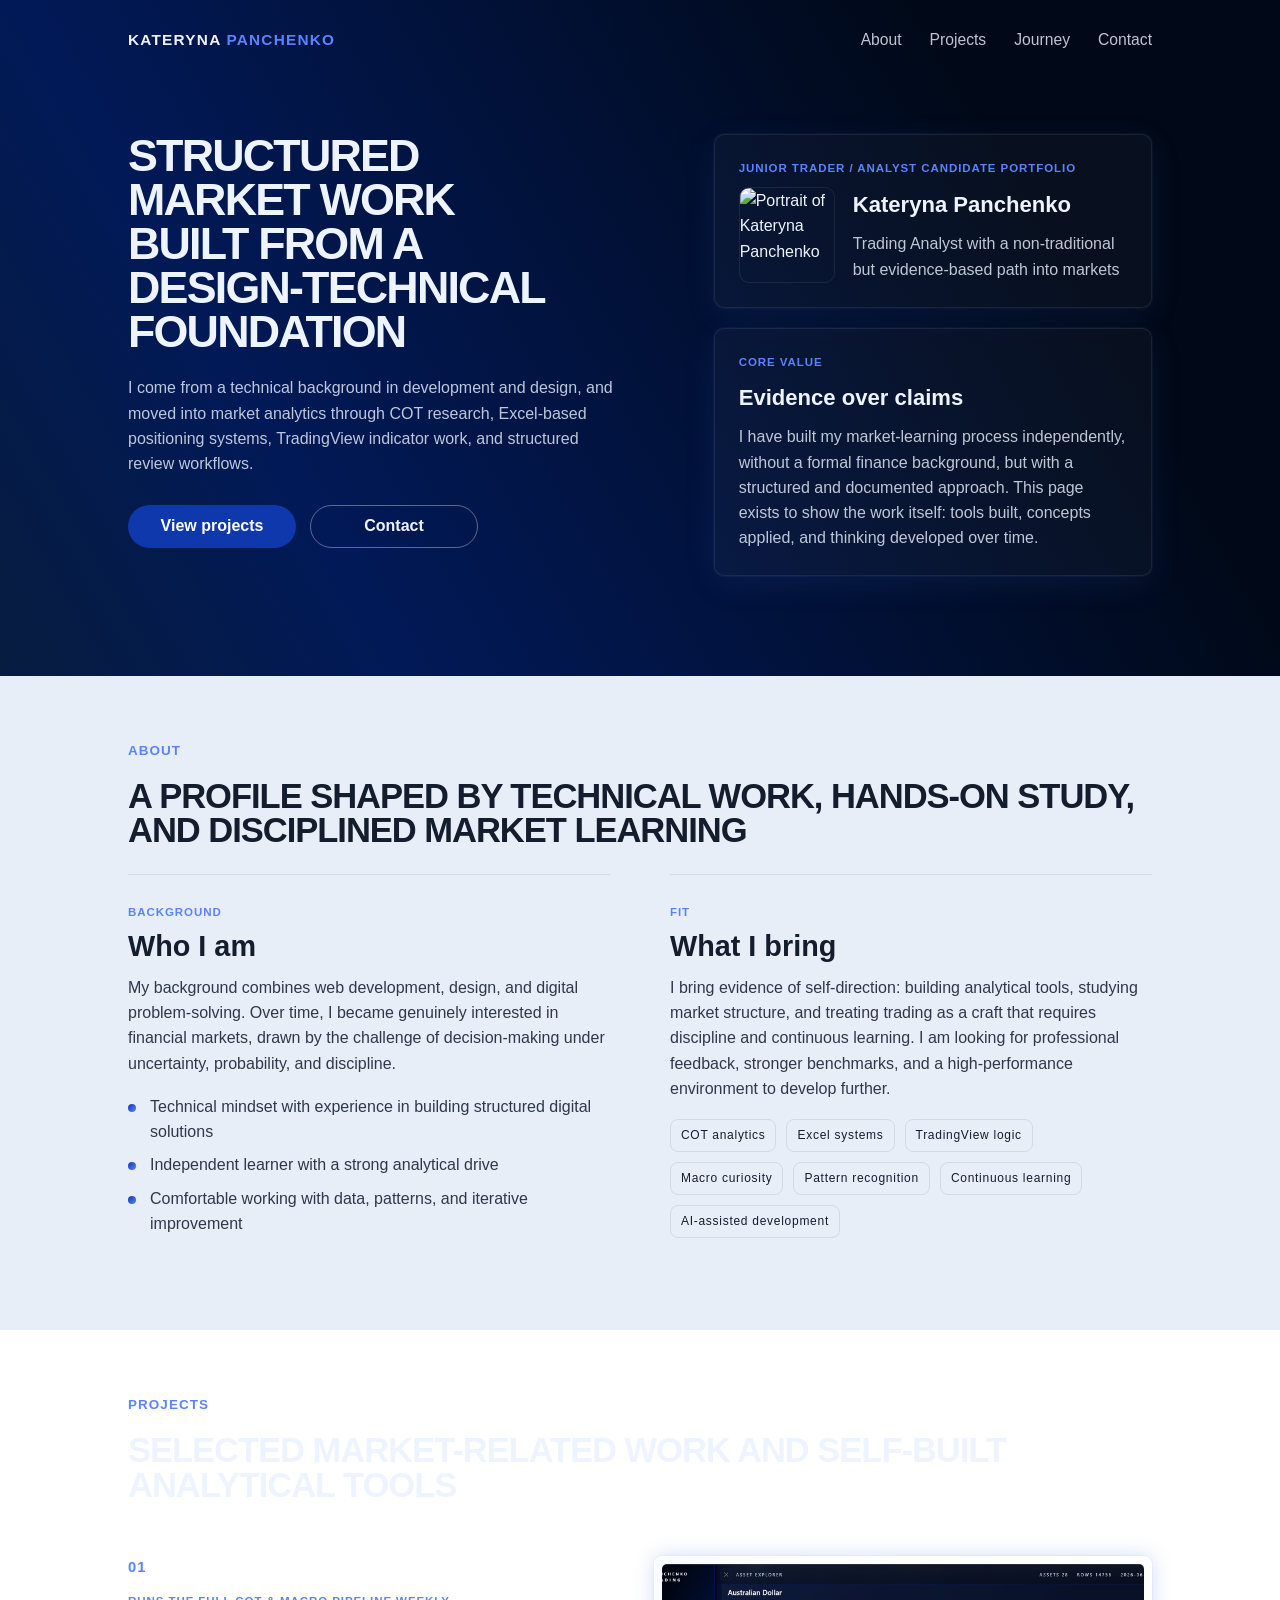
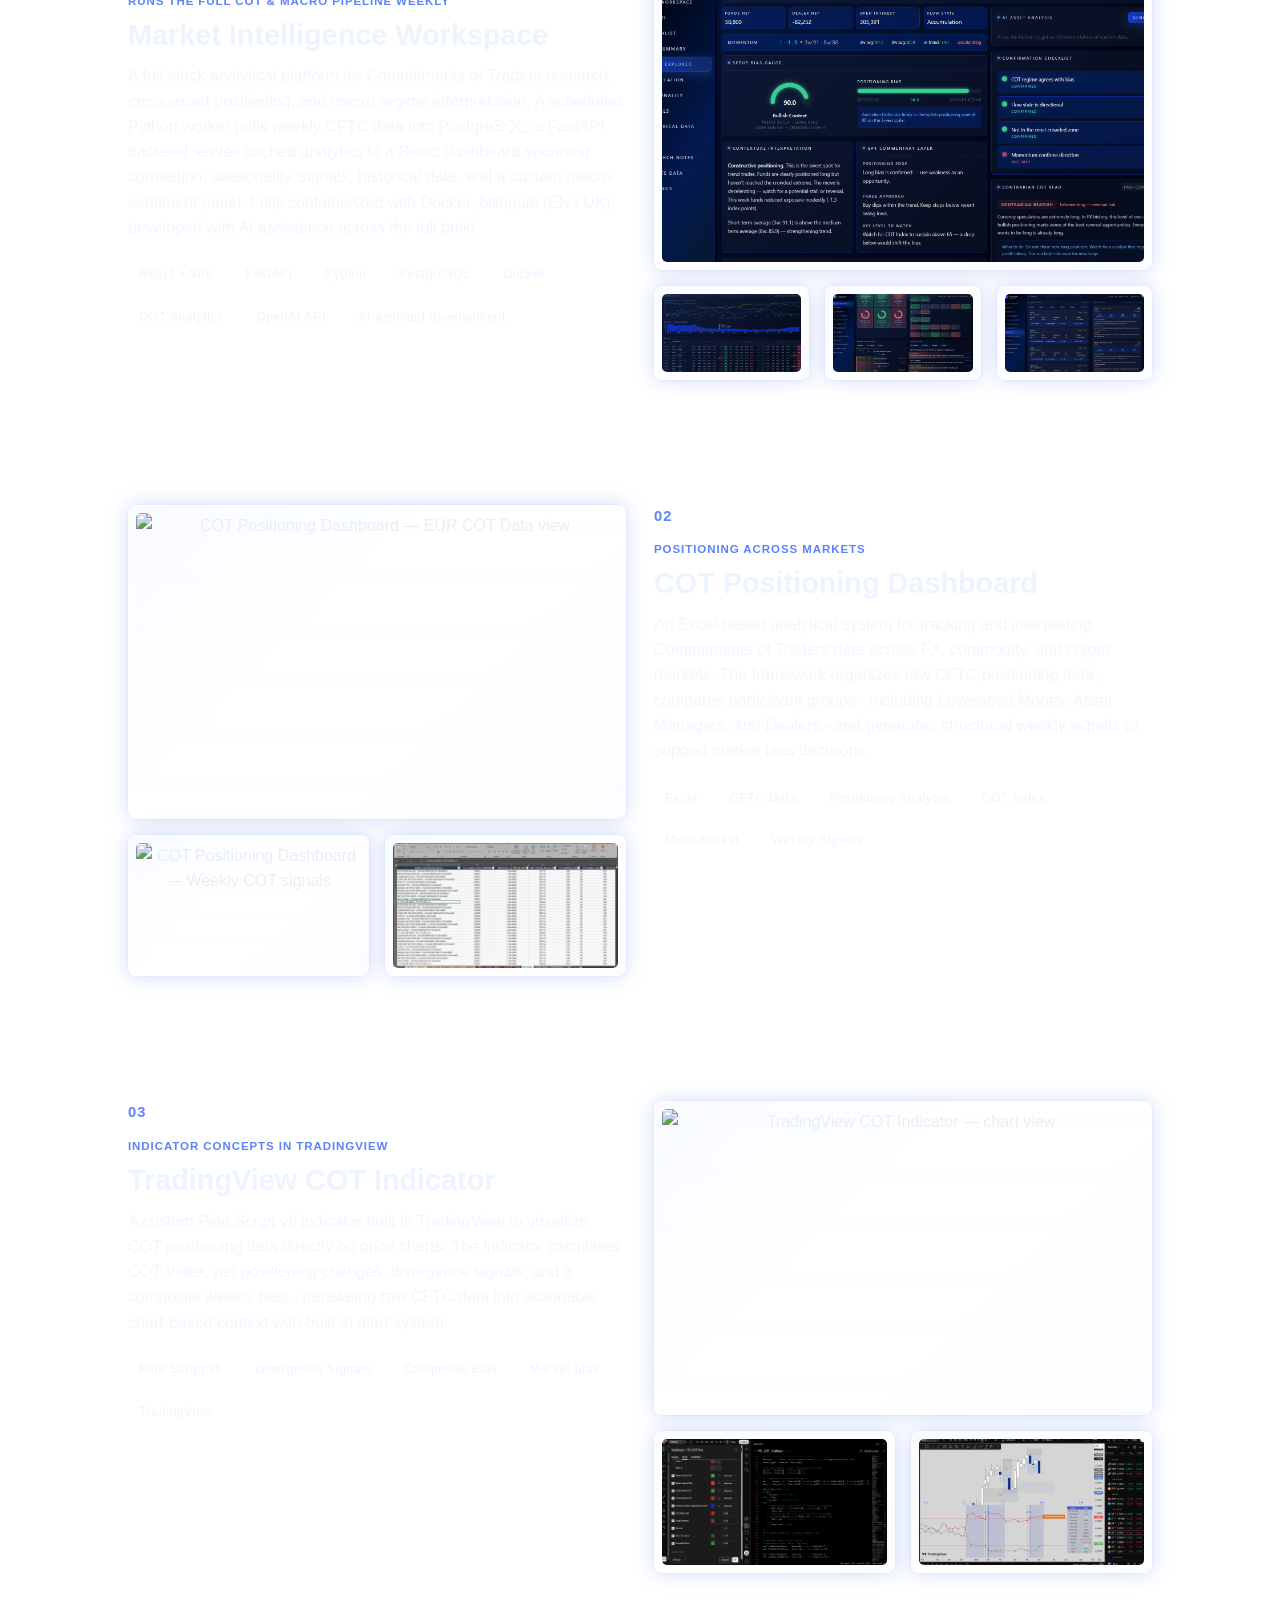
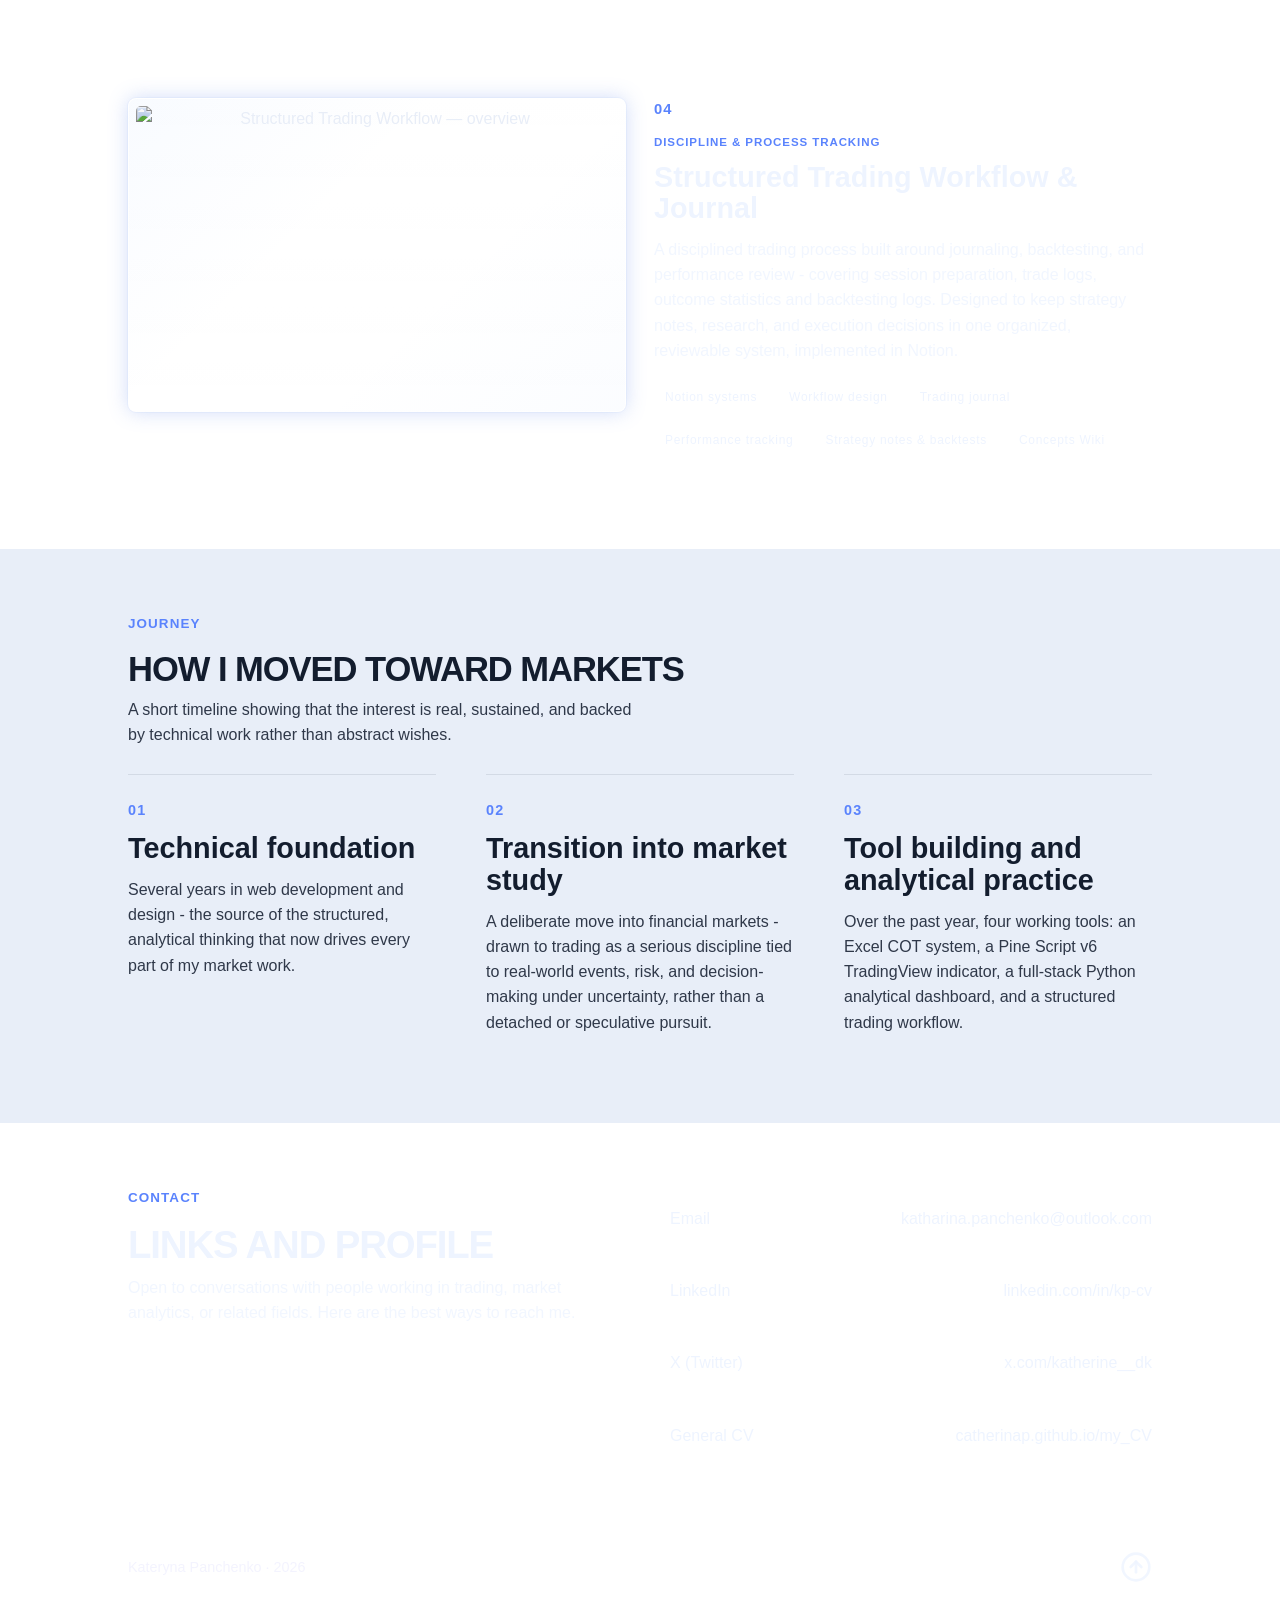
==== commit 34767082: "fix temp" ====
--- a/index.html
+++ b/index.html
@@ -256,14 +256,7 @@
               <button class="project-shot project-shot-lead" type="button">
                 <img class="zoomable" src="img/notion-ecosystem.png" alt="Structured Trading Workflow — overview" />
               </button>
-              <div class="project-shot-row">
-                <button class="project-shot" type="button">
-                  <img class="zoomable" src="img/notion-ecosystem2.png" alt="Structured Trading Workflow — journal" />
-                </button>
-                <button class="project-shot" type="button">
-                  <img class="zoomable" src="img/notion-ecosystem3.png" alt="Structured Trading Workflow — backtests" />
-                </button>
-              </div>
+              <div class="project-shot-row"></div>
             </div>
           </article>
         </div>
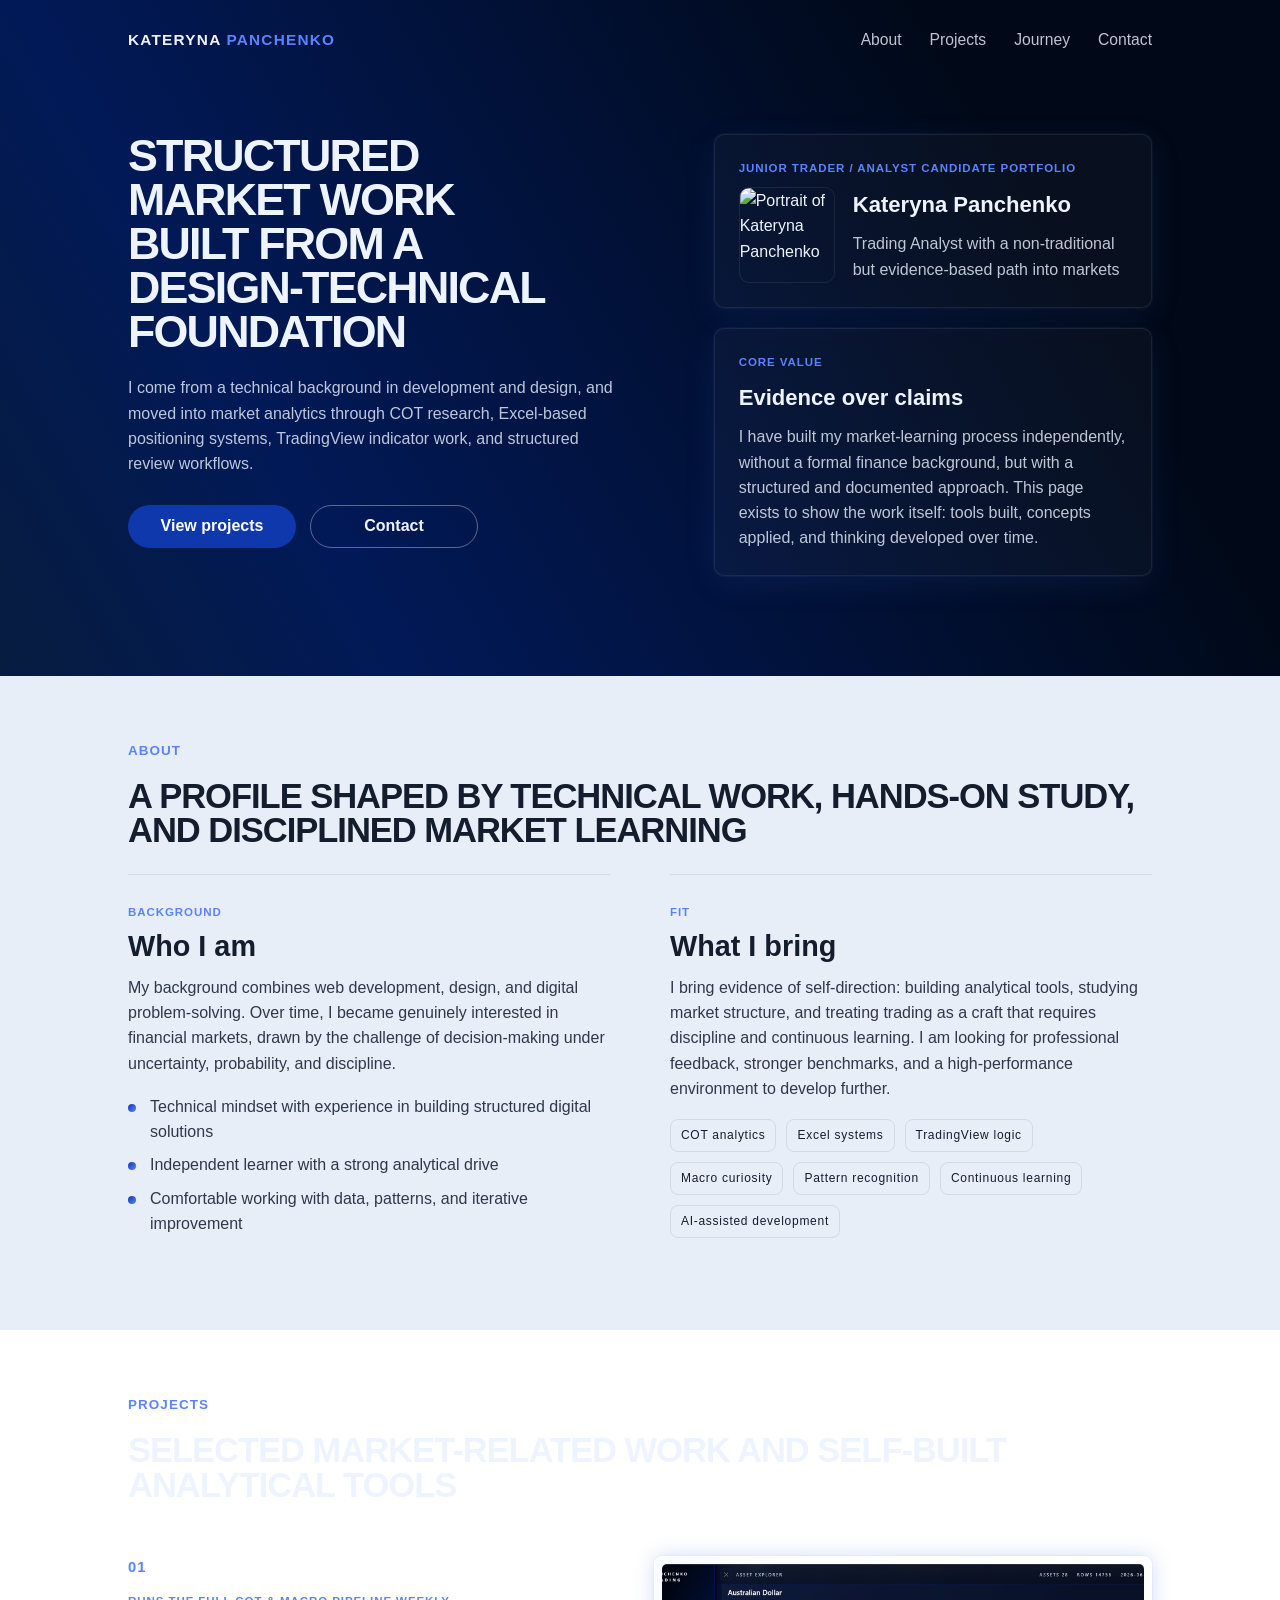
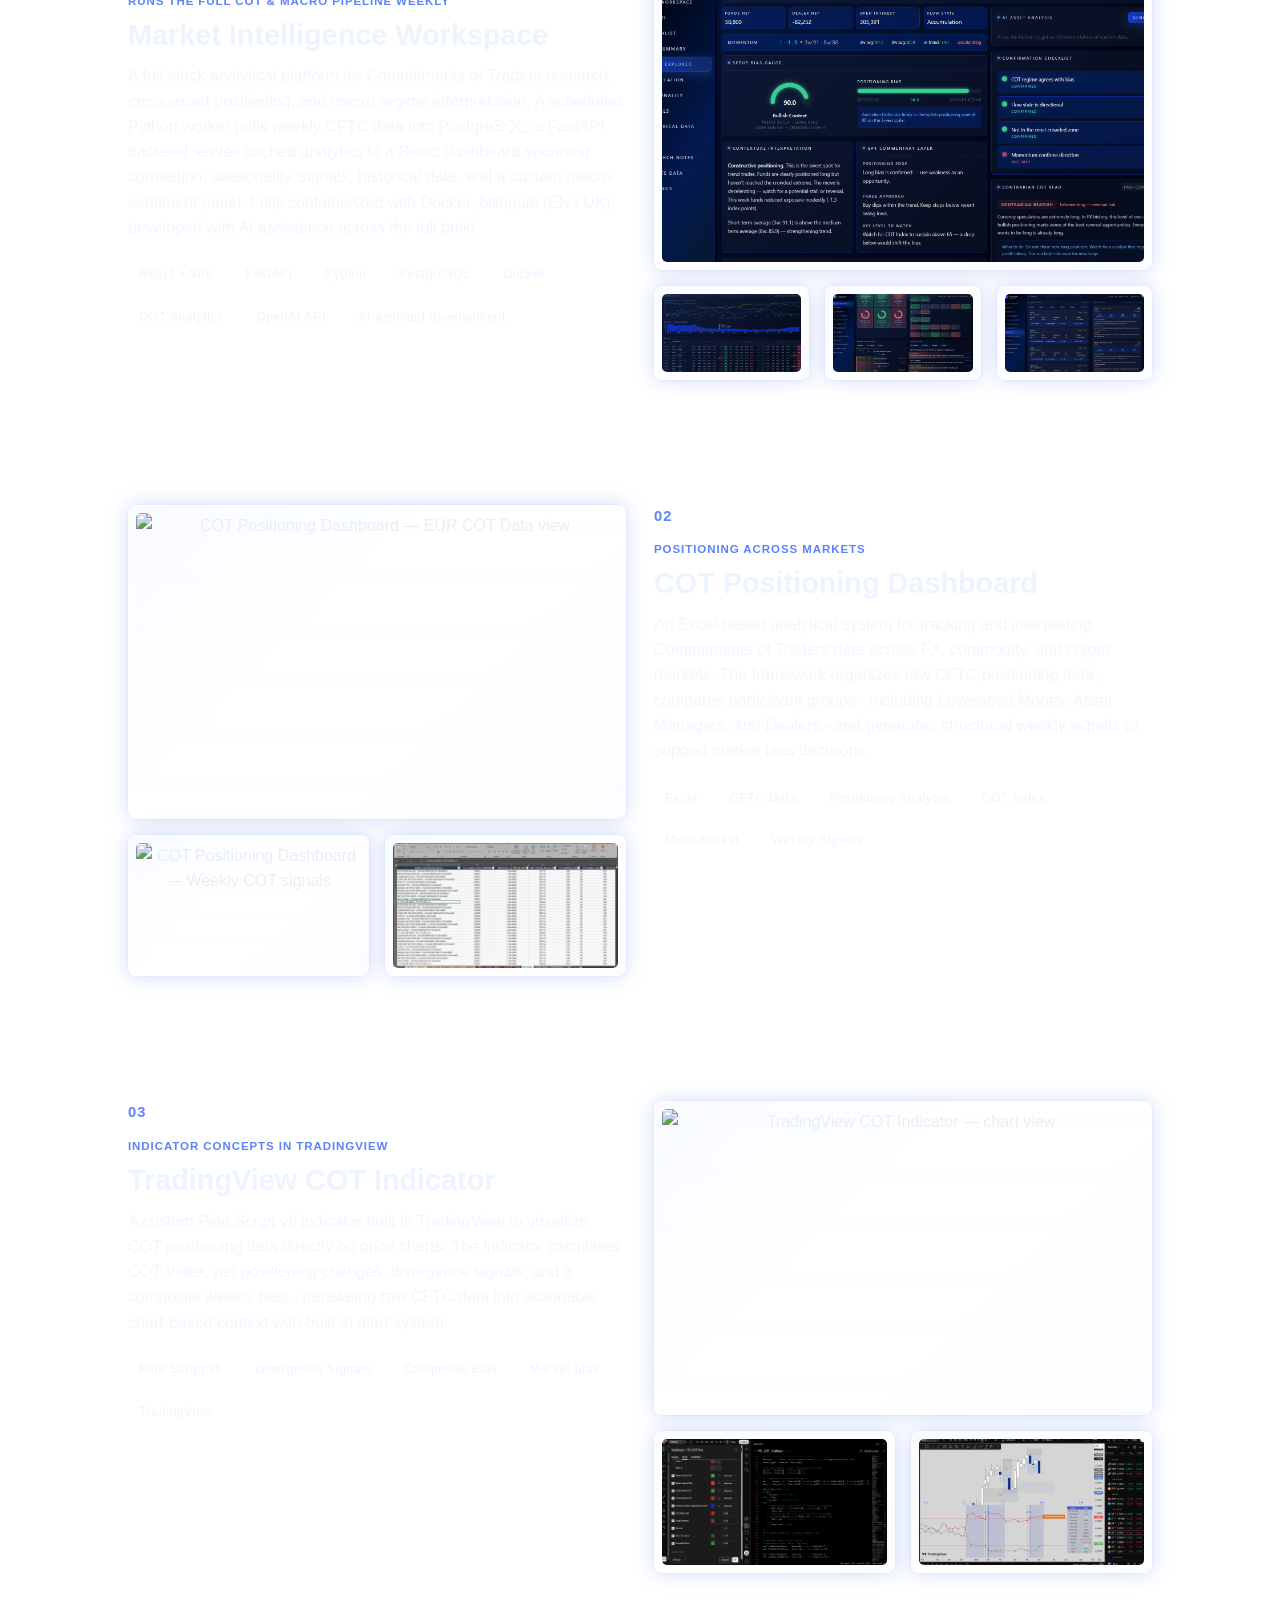
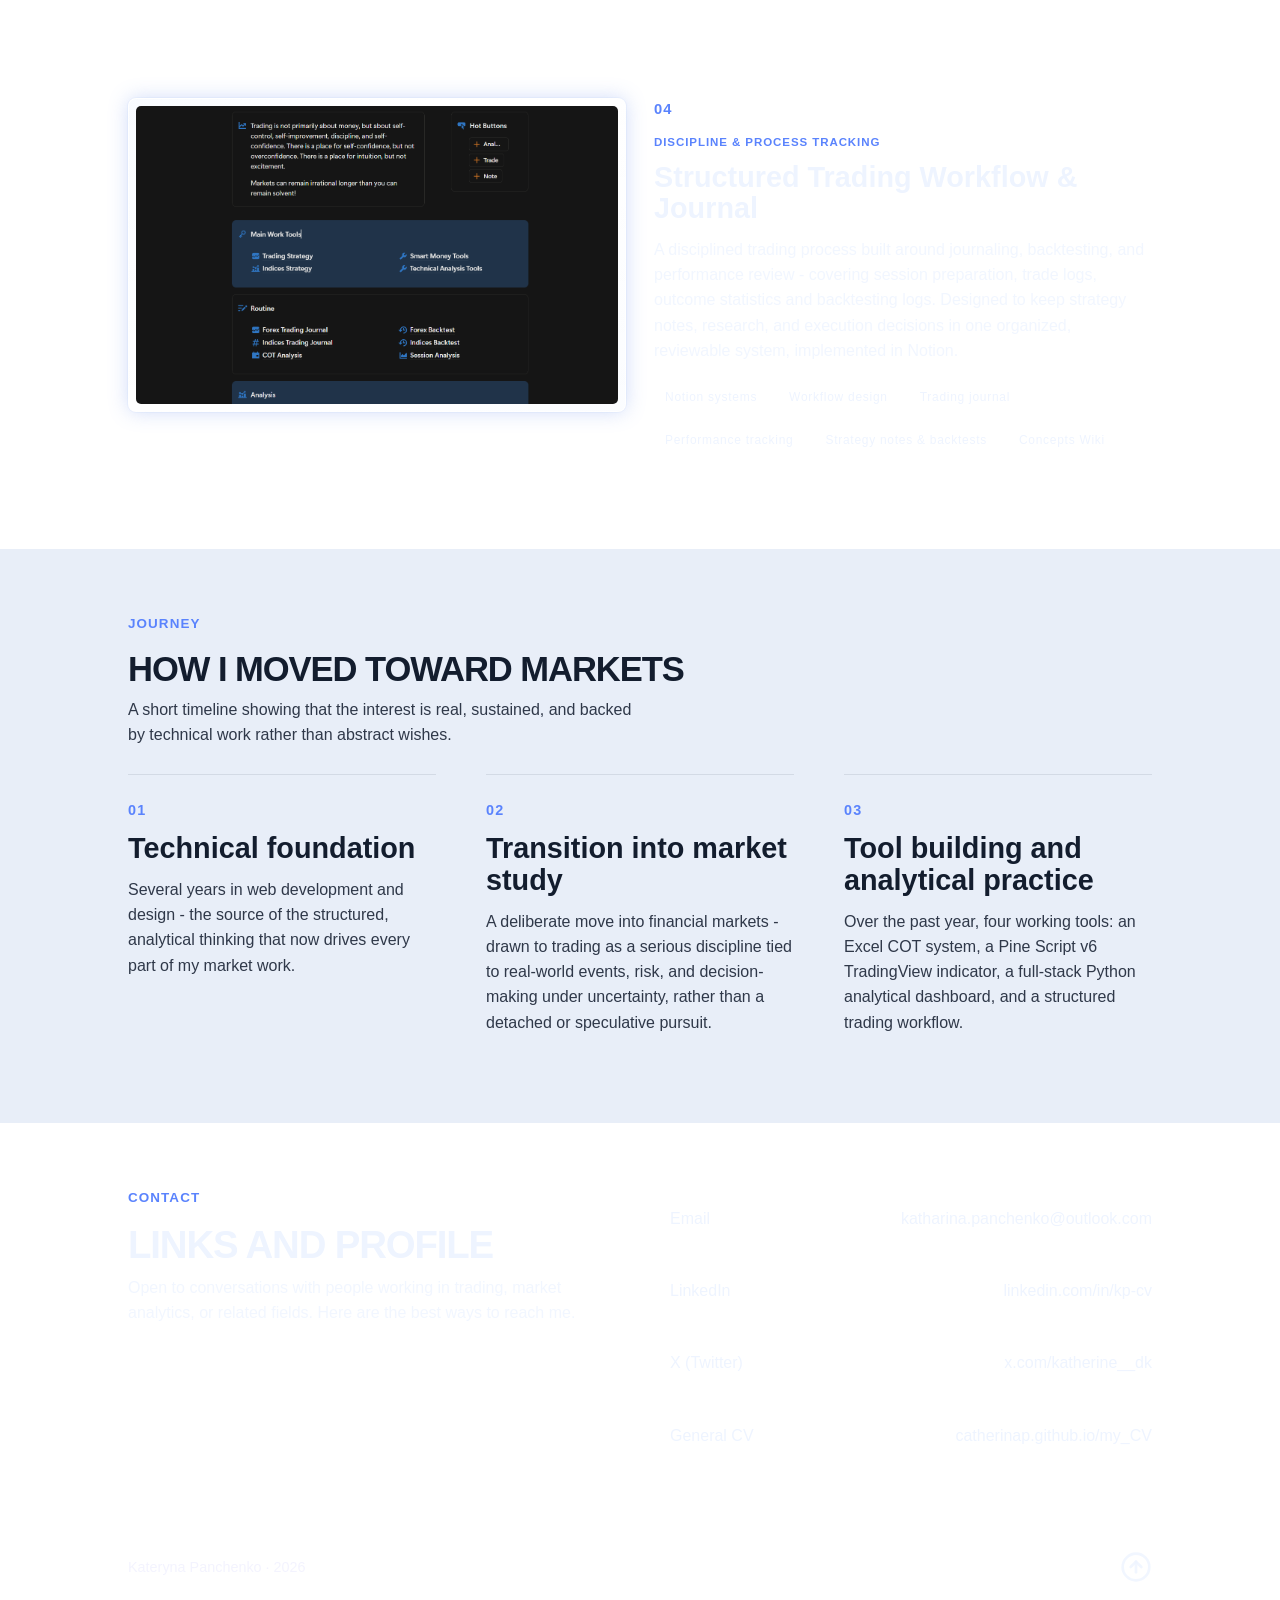
==== commit a02dbf0b: "og update" ====
--- a/index.html
+++ b/index.html
@@ -8,6 +8,13 @@
     <meta
       name="description"
       content="Trading candidate portfolio of Kateryna Panchenko - market analysis, COT analytics, TradingView tools, and structured research projects." />
+    <meta property="og:title" content="Kateryna Panchenko · Trading Portfolio" />
+    <meta property="og:description" content="Market analytics, COT research, and self-built analytical tools." />
+    <meta property="og:image" content="https://catherinap.github.io/trading-CV/img/linkedin-card.png" />
+    <meta property="og:url" content="https://catherinap.github.io/trading-CV/" />
+    <meta property="og:type" content="website" />
+    <meta name="twitter:card" content="summary_large_image" />
+    <meta name="twitter:image" content="https://catherinap.github.io/trading-CV/img/linkedin-card.png" />
     <link rel="stylesheet" href="style.css" />
   </head>
   <body>
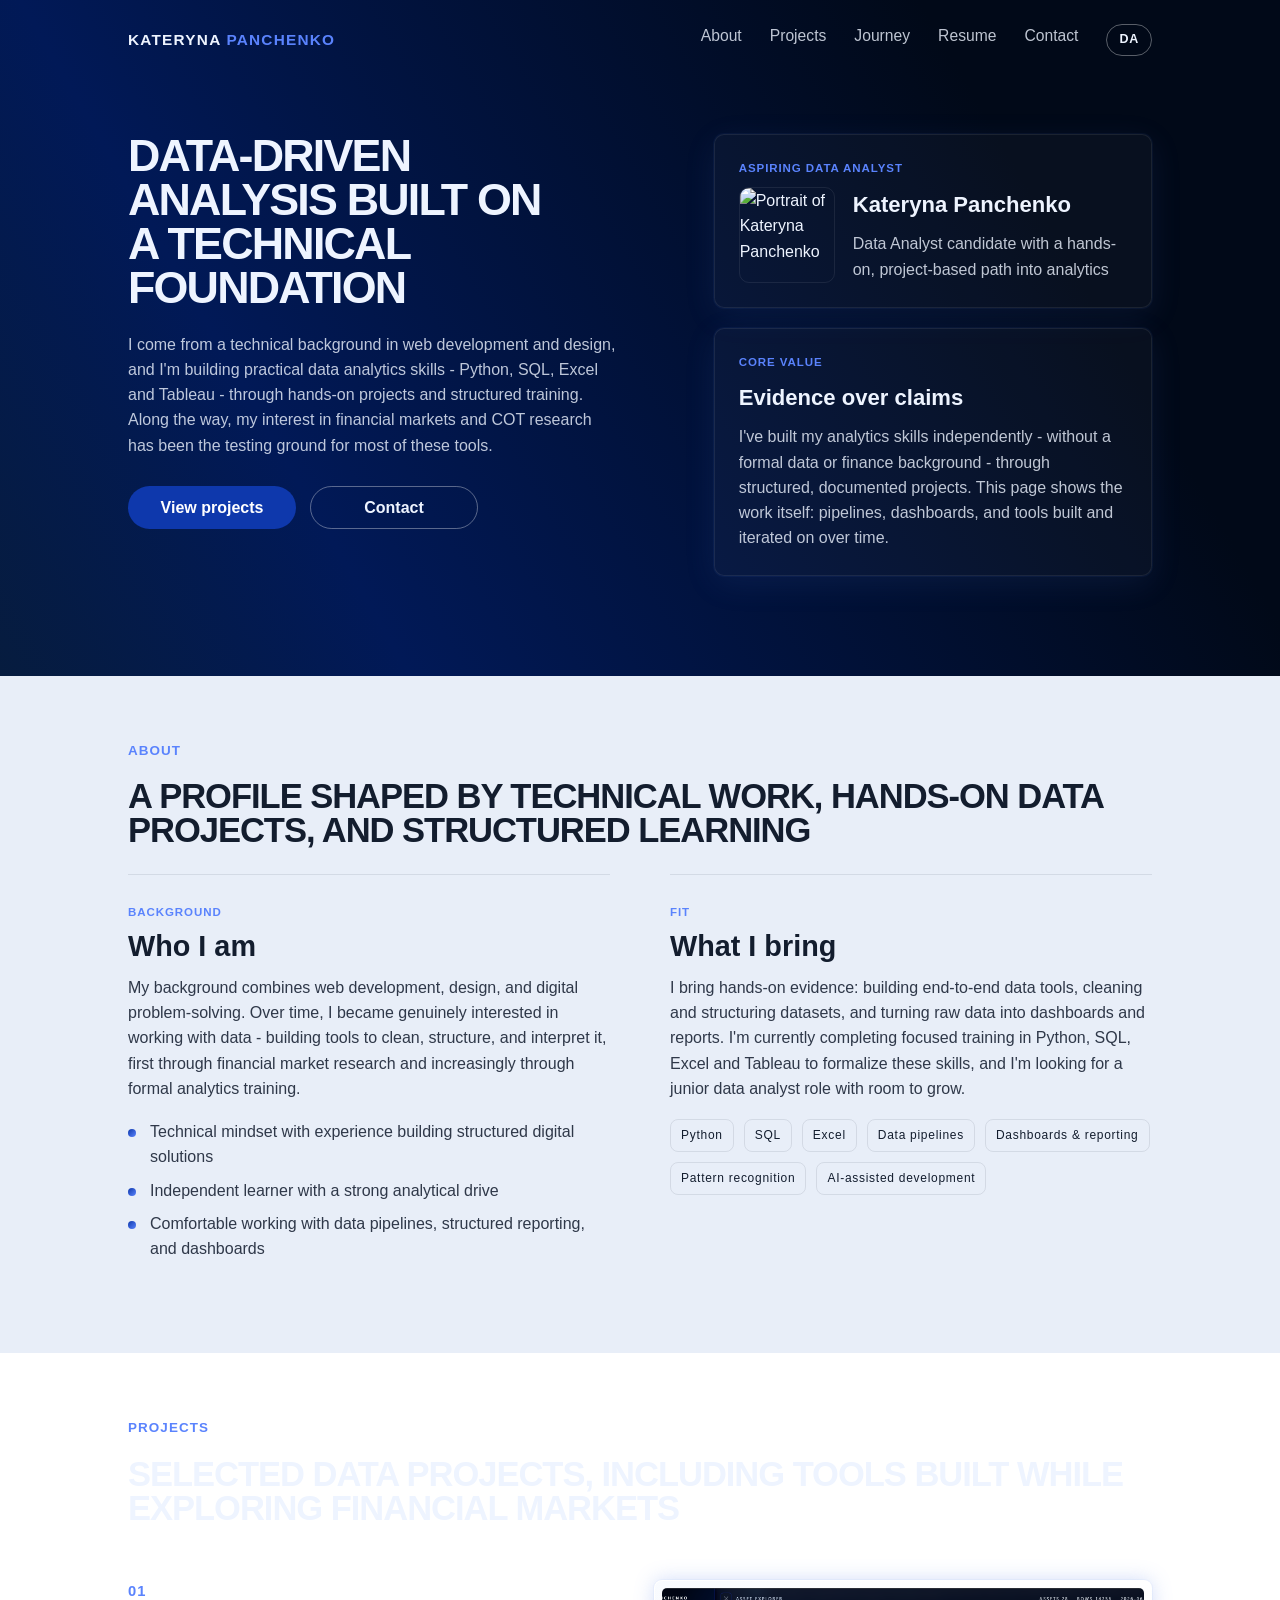
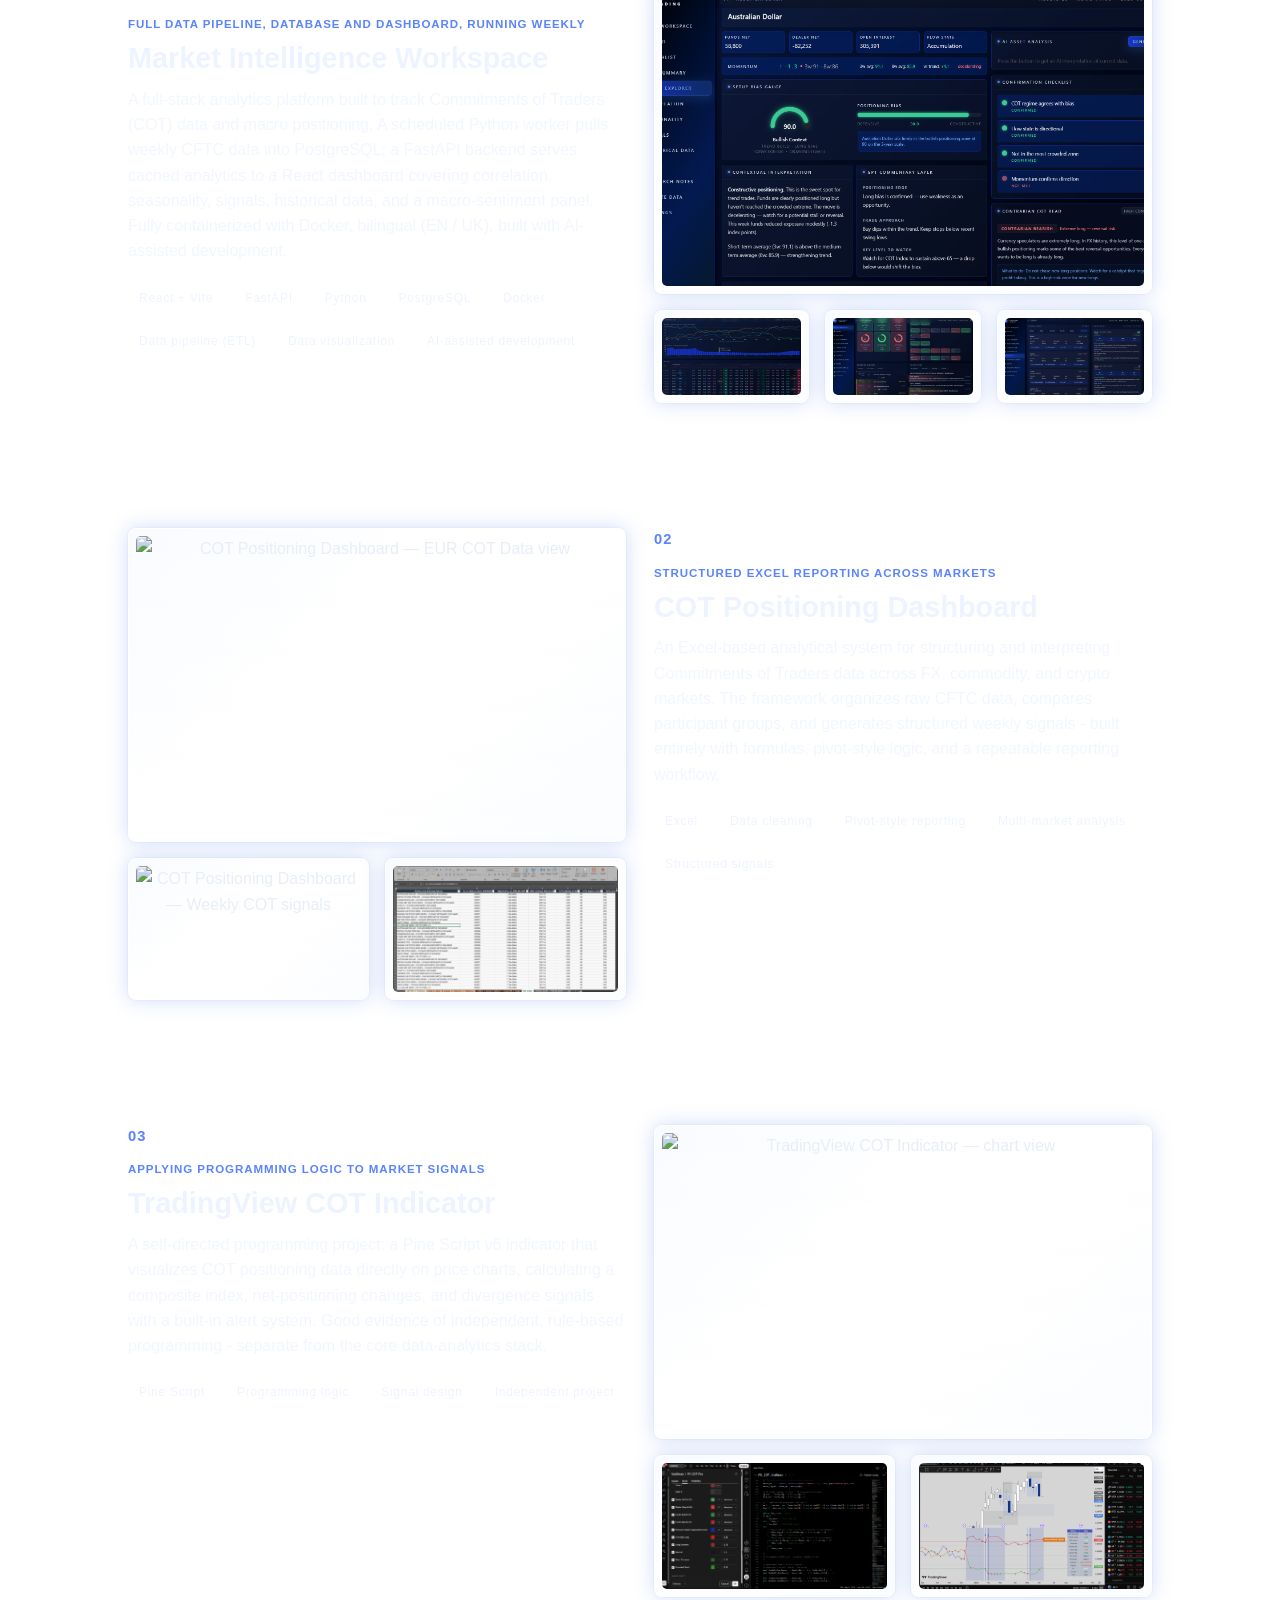
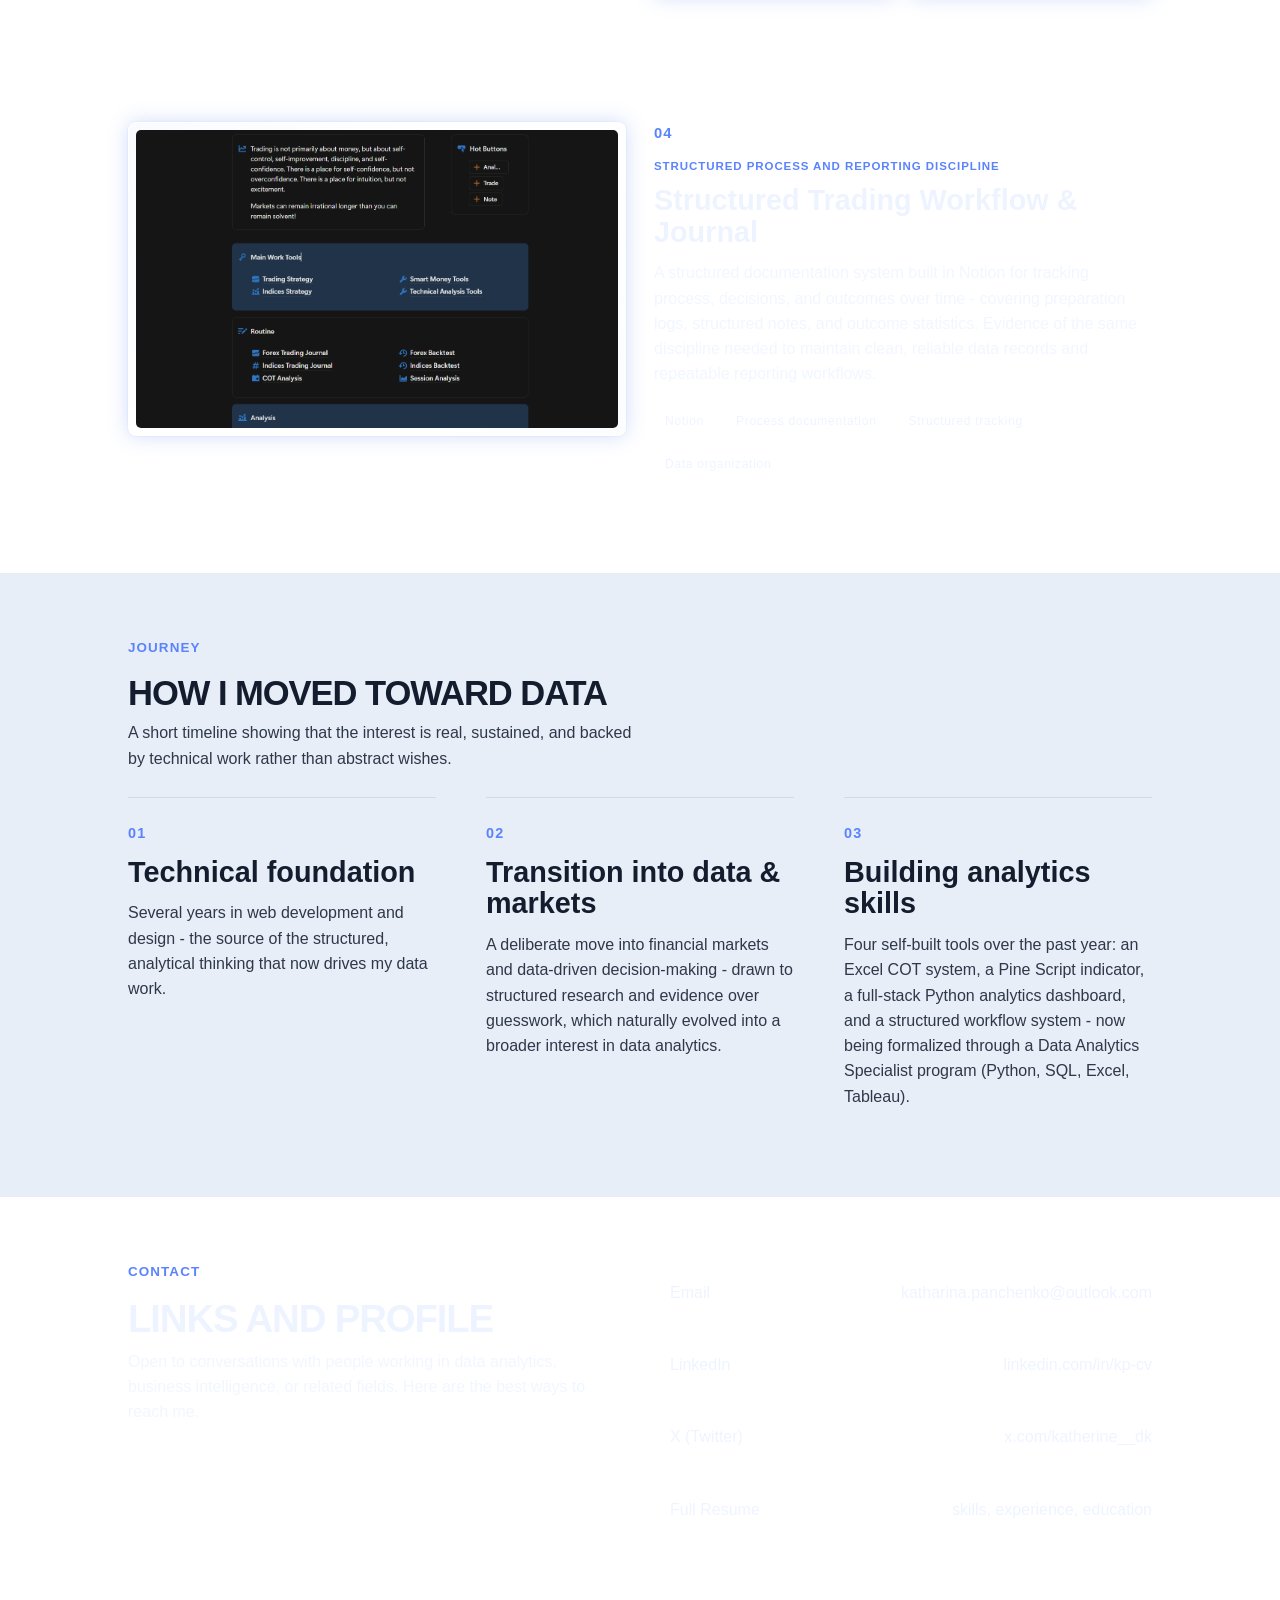
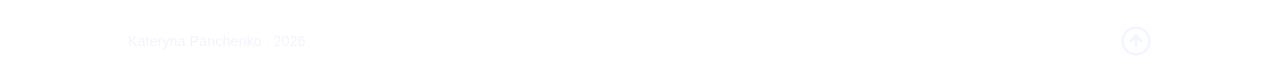
==== commit ec0b7fc6: "data analyst rebuild" ====
--- a/index.html
+++ b/index.html
@@ -3,13 +3,13 @@
   <head>
     <meta charset="UTF-8" />
     <meta name="viewport" content="width=device-width, initial-scale=1.0" />
-    <title>K.Panchenko | Trading Portfolio</title>
+    <title>K.Panchenko | Data Analyst Portfolio</title>
     <link rel="icon" type="image/x-icon" href="/img/favicon.ico" />
     <meta
       name="description"
-      content="Trading candidate portfolio of Kateryna Panchenko - market analysis, COT analytics, TradingView tools, and structured research projects." />
-    <meta property="og:title" content="Kateryna Panchenko · Trading Portfolio" />
-    <meta property="og:description" content="Market analytics, COT research, and self-built analytical tools." />
+      content="Data analytics candidate portfolio of Kateryna Panchenko - Python, SQL, Excel and Tableau projects, market data analysis, and structured research tools." />
+    <meta property="og:title" content="Kateryna Panchenko · Data Analyst Portfolio" />
+    <meta property="og:description" content="Data pipelines, dashboards, and structured analysis built from a technical foundation." />
     <meta property="og:image" content="https://catherinap.github.io/trading-CV/img/linkedin-card.png" />
     <meta property="og:url" content="https://catherinap.github.io/trading-CV/" />
     <meta property="og:type" content="website" />
@@ -24,10 +24,12 @@
       <div class="container nav-inner">
         <a href="#top" class="brand">KATERYNA <span>PANCHENKO</span></a>
         <nav class="nav-links">
-          <a href="#about">About</a>
-          <a href="#projects">Projects</a>
-          <a href="#journey">Journey</a>
-          <a href="#contact">Contact</a>
+          <a href="#about" data-i18n="nav.about">About</a>
+          <a href="#projects" data-i18n="nav.projects">Projects</a>
+          <a href="#journey" data-i18n="nav.journey">Journey</a>
+          <a href="resume.html" data-i18n="nav.resume">Resume</a>
+          <a href="#contact" data-i18n="nav.contact">Contact</a>
+          <button type="button" class="lang-toggle" aria-label="Switch language">DA</button>
         </nav>
       </div>
     </header>
@@ -37,20 +39,21 @@
         <div class="site-grid"></div>
         <div class="container hero-layout">
           <div class="hero-left fade-up">
-            <h1>Structured market work built from a design-technical foundation</h1>
-            <p class="hero-lead">
-              I come from a technical background in development and design, and moved into market analytics through COT research, Excel-based
-              positioning systems, TradingView indicator work, and structured review workflows.
+            <h1 data-i18n="hero.title">Data-driven analysis built on a technical foundation</h1>
+            <p class="hero-lead" data-i18n="hero.lead">
+              I come from a technical background in web development and design, and I'm building practical data analytics skills - Python, SQL,
+              Excel and Tableau - through hands-on projects and structured training. Along the way, my interest in financial markets and COT
+              research has been the testing ground for most of these tools.
             </p>
             <div class="hero-actions">
-              <a class="btn btn-primary" href="#projects">View projects</a>
-              <a class="btn btn-outline" href="#contact">Contact</a>
+              <a class="btn btn-primary" href="#projects" data-i18n="hero.btn.projects">View projects</a>
+              <a class="btn btn-outline" href="#contact" data-i18n="hero.btn.contact">Contact</a>
             </div>
           </div>
 
           <aside class="hero-right fade-up">
             <article class="hero-panel">
-              <div class="mini-kicker">Junior Trader / analyst candidate portfolio</div>
+              <div class="mini-kicker" data-i18n="hero.panel1.kicker">Aspiring Data Analyst</div>
 
               <div class="hero-panel-top">
                 <div class="avatar">
@@ -58,17 +61,17 @@
                 </div>
                 <div>
                   <h2>Kateryna Panchenko</h2>
-                  <p>Trading Analyst with a non-traditional but evidence-based path into markets</p>
+                  <p data-i18n="hero.panel1.role">Data Analyst candidate with a hands-on, project-based path into analytics</p>
                 </div>
               </div>
             </article>
 
             <article class="hero-panel">
-              <div class="mini-kicker">Core value</div>
-              <h3>Evidence over claims</h3>
-              <p>
-                I have built my market-learning process independently, without a formal finance background, but with a structured and documented
-                approach. This page exists to show the work itself: tools built, concepts applied, and thinking developed over time.
+              <div class="mini-kicker" data-i18n="hero.panel2.kicker">Core value</div>
+              <h3 data-i18n="hero.panel2.title">Evidence over claims</h3>
+              <p data-i18n="hero.panel2.text">
+                I've built my analytics skills independently - without a formal data or finance background - through structured, documented
+                projects. This page shows the work itself: pipelines, dashboards, and tools built and iterated on over time.
               </p>
             </article>
           </aside>
@@ -79,42 +82,45 @@
         <div class="site-grid"></div>
         <div class="container section-head-unique fade-up">
           <div>
-            <div class="section-kicker section-kicker-dark">About</div>
-            <h2 class="section-title section-title-dark">A profile shaped by technical work, hands-on study, and disciplined market learning</h2>
+            <div class="section-kicker section-kicker-dark" data-i18n="about.kicker">About</div>
+            <h2 class="section-title section-title-dark" data-i18n="about.title">
+              A profile shaped by technical work, hands-on data projects, and structured learning
+            </h2>
           </div>
         </div>
 
         <div class="container two-column-blocks">
           <article class="content-block fade-up">
-            <div class="mini-kicker mini-kicker-dark">Background</div>
-            <h3>Who I am</h3>
-            <p>
-              My background combines web development, design, and digital problem-solving. Over time, I became genuinely interested in financial
-              markets, drawn by the challenge of decision-making under uncertainty, probability, and discipline.
+            <div class="mini-kicker mini-kicker-dark" data-i18n="about.who.kicker">Background</div>
+            <h3 data-i18n="about.who.title">Who I am</h3>
+            <p data-i18n="about.who.text">
+              My background combines web development, design, and digital problem-solving. Over time, I became genuinely interested in working
+              with data - building tools to clean, structure, and interpret it, first through financial market research and increasingly through
+              formal analytics training.
             </p>
             <ul class="bullet-list">
-              <li>Technical mindset with experience in building structured digital solutions</li>
-              <li>Independent learner with a strong analytical drive</li>
-              <li>Comfortable working with data, patterns, and iterative improvement</li>
+              <li data-i18n="about.who.li1">Technical mindset with experience building structured digital solutions</li>
+              <li data-i18n="about.who.li2">Independent learner with a strong analytical drive</li>
+              <li data-i18n="about.who.li3">Comfortable working with data pipelines, structured reporting, and dashboards</li>
             </ul>
           </article>
 
           <article class="content-block fade-up">
-            <div class="mini-kicker mini-kicker-dark">Fit</div>
-            <h3>What I bring</h3>
-            <p>
-              I bring evidence of self-direction: building analytical tools, studying market structure, and treating trading as a craft that requires
-              discipline and continuous learning. I am looking for professional feedback, stronger benchmarks, and a high-performance environment to
-              develop further.
+            <div class="mini-kicker mini-kicker-dark" data-i18n="about.fit.kicker">Fit</div>
+            <h3 data-i18n="about.fit.title">What I bring</h3>
+            <p data-i18n="about.fit.text">
+              I bring hands-on evidence: building end-to-end data tools, cleaning and structuring datasets, and turning raw data into dashboards
+              and reports. I'm currently completing focused training in Python, SQL, Excel and Tableau to formalize these skills, and I'm
+              looking for a junior data analyst role with room to grow.
             </p>
             <ul class="chip-list">
-              <li>COT analytics</li>
-              <li>Excel systems</li>
-              <li>TradingView logic</li>
-              <li>Macro curiosity</li>
-              <li>Pattern recognition</li>
-              <li>Continuous learning</li>
-              <li>AI-assisted development</li>
+              <li data-i18n="about.fit.chip1">Python</li>
+              <li data-i18n="about.fit.chip2">SQL</li>
+              <li data-i18n="about.fit.chip3">Excel</li>
+              <li data-i18n="about.fit.chip4">Data pipelines</li>
+              <li data-i18n="about.fit.chip5">Dashboards &amp; reporting</li>
+              <li data-i18n="about.fit.chip6">Pattern recognition</li>
+              <li data-i18n="about.fit.chip7">AI-assisted development</li>
             </ul>
           </article>
         </div>
@@ -124,8 +130,10 @@
         <div class="site-grid"></div>
         <div class="container section-head-unique fade-up">
           <div>
-            <div class="section-kicker">Projects</div>
-            <h2 class="section-title">Selected market-related work and self-built analytical tools</h2>
+            <div class="section-kicker" data-i18n="projects.kicker">Projects</div>
+            <h2 class="section-title" data-i18n="projects.title">
+              Selected data projects, including tools built while exploring financial markets
+            </h2>
           </div>
         </div>
 
@@ -133,25 +141,25 @@
           <article class="project-item fade-up">
             <div class="project-text">
               <div class="project-number">01</div>
-              <div class="mini-kicker">Runs the full COT &amp; Macro pipeline weekly</div>
+              <div class="mini-kicker" data-i18n="proj1.mini">Full data pipeline, database and dashboard, running weekly</div>
               <h3>Market Intelligence Workspace</h3>
 
-              <p>
-                A full-stack analytical platform for Commitments of Traders research, cross-asset positioning, and macro regime interpretation. A
-                scheduled Python worker pulls weekly CFTC data into PostgreSQL; a FastAPI backend serves cached analytics to a React dashboard
-                spanning correlation, seasonality, signals, historical data, and a custom macro-sentiment panel. Fully containerized with Docker,
-                bilingual (EN / UK), developed with AI assistance across the full build.
+              <p data-i18n="proj1.text">
+                A full-stack analytics platform built to track Commitments of Traders (COT) data and macro positioning. A scheduled Python
+                worker pulls weekly CFTC data into PostgreSQL; a FastAPI backend serves cached analytics to a React dashboard covering
+                correlation, seasonality, signals, historical data, and a macro-sentiment panel. Fully containerized with Docker, bilingual
+                (EN / UK), built with AI-assisted development.
               </p>
 
               <ul class="chip-list dark-chips">
-                <li>React + Vite</li>
-                <li>FastAPI</li>
-                <li>Python</li>
-                <li>PostgreSQL</li>
-                <li>Docker</li>
-                <li>COT Analytics</li>
-                <li>OpenAI API</li>
-                <li>AI-assisted development</li>
+                <li data-i18n="proj1.chip1">React + Vite</li>
+                <li data-i18n="proj1.chip2">FastAPI</li>
+                <li data-i18n="proj1.chip3">Python</li>
+                <li data-i18n="proj1.chip4">PostgreSQL</li>
+                <li data-i18n="proj1.chip5">Docker</li>
+                <li data-i18n="proj1.chip6">Data pipeline (ETL)</li>
+                <li data-i18n="proj1.chip7">Data visualization</li>
+                <li data-i18n="proj1.chip8">AI-assisted development</li>
               </ul>
             </div>
 
@@ -176,20 +184,19 @@
           <article class="project-item fade-up reverse">
             <div class="project-text">
               <div class="project-number">02</div>
-              <div class="mini-kicker">Positioning across markets</div>
+              <div class="mini-kicker" data-i18n="proj2.mini">Structured Excel reporting across markets</div>
               <h3>COT Positioning Dashboard</h3>
-              <p>
-                An Excel-based analytical system for tracking and interpreting Commitments of Traders data across FX, commodity, and crypto markets.
-                The framework organizes raw CFTC positioning data, compares participant groups - including Leveraged Money, Asset Managers, and
-                Dealers - and generates structured weekly signals to support market bias decisions.
+              <p data-i18n="proj2.text">
+                An Excel-based analytical system for structuring and interpreting Commitments of Traders data across FX, commodity, and crypto
+                markets. The framework organizes raw CFTC data, compares participant groups, and generates structured weekly signals - built
+                entirely with formulas, pivot-style logic, and a repeatable reporting workflow.
               </p>
               <ul class="chip-list dark-chips">
-                <li>Excel</li>
-                <li>CFTC Data</li>
-                <li>Positioning Analysis</li>
-                <li>COT Index</li>
-                <li>Multi-market</li>
-                <li>Weekly Signals</li>
+                <li data-i18n="proj2.chip1">Excel</li>
+                <li data-i18n="proj2.chip2">Data cleaning</li>
+                <li data-i18n="proj2.chip3">Pivot-style reporting</li>
+                <li data-i18n="proj2.chip4">Multi-market analysis</li>
+                <li data-i18n="proj2.chip5">Structured signals</li>
               </ul>
             </div>
             <div class="project-media-stack">
@@ -210,19 +217,18 @@
           <article class="project-item fade-up reverse-on-desktop">
             <div class="project-text">
               <div class="project-number">03</div>
-              <div class="mini-kicker">Indicator concepts in TradingView</div>
+              <div class="mini-kicker" data-i18n="proj3.mini">Applying programming logic to market signals</div>
               <h3>TradingView COT Indicator</h3>
-              <p>
-                A custom Pine Script v6 indicator built in TradingView to visualize COT positioning data directly on price charts. The indicator
-                calculates COT Index, net positioning changes, divergence signals, and a composite weekly bias - translating raw CFTC data into
-                actionable chart-based context with built-in alert system.
+              <p data-i18n="proj3.text">
+                A self-directed programming project: a Pine Script v6 indicator that visualizes COT positioning data directly on price charts,
+                calculating a composite index, net-positioning changes, and divergence signals with a built-in alert system. Good evidence of
+                independent, rule-based programming - separate from the core data-analytics stack.
               </p>
               <ul class="chip-list dark-chips">
-                <li>Pine Script v6</li>
-                <li>Divergence Signals</li>
-                <li>Composite Bias</li>
-                <li>Market bias</li>
-                <li>TradingView</li>
+                <li data-i18n="proj3.chip1">Pine Script</li>
+                <li data-i18n="proj3.chip2">Programming logic</li>
+                <li data-i18n="proj3.chip3">Signal design</li>
+                <li data-i18n="proj3.chip4">Independent project</li>
               </ul>
             </div>
             <div class="project-media-stack">
@@ -243,20 +249,18 @@
           <article class="project-item fade-up reverse">
             <div class="project-text">
               <div class="project-number">04</div>
-              <div class="mini-kicker">Discipline &amp; process tracking</div>
+              <div class="mini-kicker" data-i18n="proj4.mini">Structured process and reporting discipline</div>
               <h3>Structured Trading Workflow &amp; Journal</h3>
-              <p>
-                A disciplined trading process built around journaling, backtesting, and performance review - covering session preparation, trade logs,
-                outcome statistics and backtesting logs. Designed to keep strategy notes, research, and execution decisions in one organized,
-                reviewable system, implemented in Notion.
+              <p data-i18n="proj4.text">
+                A structured documentation system built in Notion for tracking process, decisions, and outcomes over time - covering
+                preparation logs, structured notes, and outcome statistics. Evidence of the same discipline needed to maintain clean, reliable
+                data records and repeatable reporting workflows.
               </p>
               <ul class="chip-list dark-chips">
-                <li>Notion systems</li>
-                <li>Workflow design</li>
-                <li>Trading journal</li>
-                <li>Performance tracking</li>
-                <li>Strategy notes &amp; backtests</li>
-                <li>Concepts Wiki</li>
+                <li data-i18n="proj4.chip1">Notion</li>
+                <li data-i18n="proj4.chip2">Process documentation</li>
+                <li data-i18n="proj4.chip3">Structured tracking</li>
+                <li data-i18n="proj4.chip4">Data organization</li>
               </ul>
             </div>
             <div class="project-media-stack">
@@ -273,10 +277,10 @@
         <div class="site-grid"></div>
         <div class="container section-head-unique fade-up">
           <div>
-            <div class="section-kicker section-kicker-dark">Journey</div>
-            <h2 class="section-title section-title-dark">How I moved toward markets</h2>
-          </div>
-          <p class="section-intro section-intro-dark">
+            <div class="section-kicker section-kicker-dark" data-i18n="journey.kicker">Journey</div>
+            <h2 class="section-title section-title-dark" data-i18n="journey.title">How I moved toward data</h2>
+          </div>
+          <p class="section-intro section-intro-dark" data-i18n="journey.intro">
             A short timeline showing that the interest is real, sustained, and backed by technical work rather than abstract wishes.
           </p>
         </div>
@@ -284,28 +288,28 @@
         <div class="container journey-grid">
           <article class="journey-card fade-up">
             <div class="journey-step">01</div>
-            <h3>Technical foundation</h3>
-            <p>
-              Several years in web development and design - the source of the structured, analytical thinking that now drives every part of my market
-              work.
+            <h3 data-i18n="journey.step1.title">Technical foundation</h3>
+            <p data-i18n="journey.step1.text">
+              Several years in web development and design - the source of the structured, analytical thinking that now drives my data work.
             </p>
           </article>
 
           <article class="journey-card fade-up">
             <div class="journey-step">02</div>
-            <h3>Transition into market study</h3>
-            <p>
-              A deliberate move into financial markets - drawn to trading as a serious discipline tied to real-world events, risk, and decision-making
-              under uncertainty, rather than a detached or speculative pursuit.
+            <h3 data-i18n="journey.step2.title">Transition into data &amp; markets</h3>
+            <p data-i18n="journey.step2.text">
+              A deliberate move into financial markets and data-driven decision-making - drawn to structured research and evidence over
+              guesswork, which naturally evolved into a broader interest in data analytics.
             </p>
           </article>
 
           <article class="journey-card fade-up">
             <div class="journey-step">03</div>
-            <h3>Tool building and analytical practice</h3>
-            <p>
-              Over the past year, four working tools: an Excel COT system, a Pine Script v6 TradingView indicator, a full-stack Python analytical
-              dashboard, and a structured trading workflow.
+            <h3 data-i18n="journey.step3.title">Building analytics skills</h3>
+            <p data-i18n="journey.step3.text">
+              Four self-built tools over the past year: an Excel COT system, a Pine Script indicator, a full-stack Python analytics dashboard,
+              and a structured workflow system - now being formalized through a Data Analytics Specialist program (Python, SQL, Excel,
+              Tableau).
             </p>
           </article>
         </div>
@@ -315,29 +319,30 @@
         <div class="site-grid"></div>
         <div class="container contact-layout">
           <div class="fade-up">
-            <div class="section-kicker">Contact</div>
-            <h2 class="section-title">Links and profile</h2>
-            <p class="section-intro">
-              Open to conversations with people working in trading, market analytics, or related fields. Here are the best ways to reach me.
+            <div class="section-kicker" data-i18n="contact.kicker">Contact</div>
+            <h2 class="section-title" data-i18n="contact.title">Links and profile</h2>
+            <p class="section-intro" data-i18n="contact.intro">
+              Open to conversations with people working in data analytics, business intelligence, or related fields. Here are the best ways to
+              reach me.
             </p>
           </div>
 
           <div class="contact-links fade-up">
             <a class="contact-link copy-link" data-copy="katharina.panchenko@outlook.com" href="mailto:katharina.panchenko@outlook.com">
-              <span>Email</span>
+              <span data-i18n="contact.label.email">Email</span>
               <span>katharina.panchenko@outlook.com</span>
             </a>
             <a class="contact-link" href="https://www.linkedin.com/in/kp-cv" target="_blank" rel="noreferrer">
-              <span>LinkedIn</span>
+              <span data-i18n="contact.label.linkedin">LinkedIn</span>
               <span>linkedin.com/in/kp-cv</span>
             </a>
             <a class="contact-link" href="https://x.com/katherine__dk" target="_blank" rel="noreferrer">
-              <span>X (Twitter)</span>
+              <span data-i18n="contact.label.x">X (Twitter)</span>
               <span>x.com/katherine__dk</span>
             </a>
-            <a class="contact-link" href="https://catherinap.github.io/my_CV" target="_blank" rel="noreferrer">
-              <span>General CV</span>
-              <span>catherinap.github.io/my_CV</span>
+            <a class="contact-link" href="resume.html">
+              <span data-i18n="contact.label.resume">Full Resume</span>
+              <span data-i18n="contact.label.resumeSub">skills, experience, education</span>
             </a>
           </div>
         </div>
@@ -374,6 +379,7 @@
       </figure>
     </div>
 
-    <script src="script.js"></script>
+    <script src="js/i18n.js"></script>
+    <script src="js/script.js"></script>
   </body>
-</html>
+</html>
--- a/style.css
+++ b/style.css
@@ -846,6 +846,63 @@
   }
 }
 
+.lang-toggle {
+  min-width: 44px;
+  height: 32px;
+  padding: 0 12px;
+  border-radius: 999px;
+  border: 1px solid rgba(255, 255, 255, 0.35);
+  background: transparent;
+  color: var(--text-light);
+  font-weight: 700;
+  font-size: 0.78rem;
+  letter-spacing: 0.06em;
+  cursor: pointer;
+  transition: border-color 0.2s ease, color 0.2s ease, box-shadow 0.2s ease;
+}
+
+.lang-toggle:hover {
+  border-color: var(--accent-soft);
+  color: var(--accent-soft);
+  box-shadow: 0 0 0 1px var(--accent-soft);
+}
+
+/* Resume page: contact strip under the summary */
+.resume-contact-strip {
+  list-style: none;
+  display: flex;
+  flex-wrap: wrap;
+  gap: 18px;
+  margin: 18px 0 26px;
+  color: var(--muted-light);
+  font-size: 0.95rem;
+}
+
+.resume-contact-strip a {
+  color: var(--text-light);
+  border-bottom: 1px solid transparent;
+  transition: border-color 0.2s ease, color 0.2s ease;
+}
+
+.resume-contact-strip a:hover {
+  color: var(--accent-soft);
+  border-color: var(--accent-soft);
+}
+
+/* Flags unfilled personal info so it's easy to spot before publishing */
+.placeholder-note {
+  display: inline-block;
+  margin-left: 6px;
+  padding: 2px 8px;
+  border-radius: 6px;
+  font-size: 0.72rem;
+  font-weight: 700;
+  letter-spacing: 0.03em;
+  background: rgba(255, 196, 0, 0.16);
+  color: #ffd866;
+  border: 1px solid rgba(255, 196, 0, 0.35);
+}
+
 @media (max-width: 640px) {
   .container {
     width: min(var(--container), calc(100% - 28px));
@@ -882,4 +939,9 @@
   #lightbox {
     padding: 18px;
   }
-}
+
+  .resume-contact-strip {
+    flex-direction: column;
+    gap: 8px;
+  }
+}
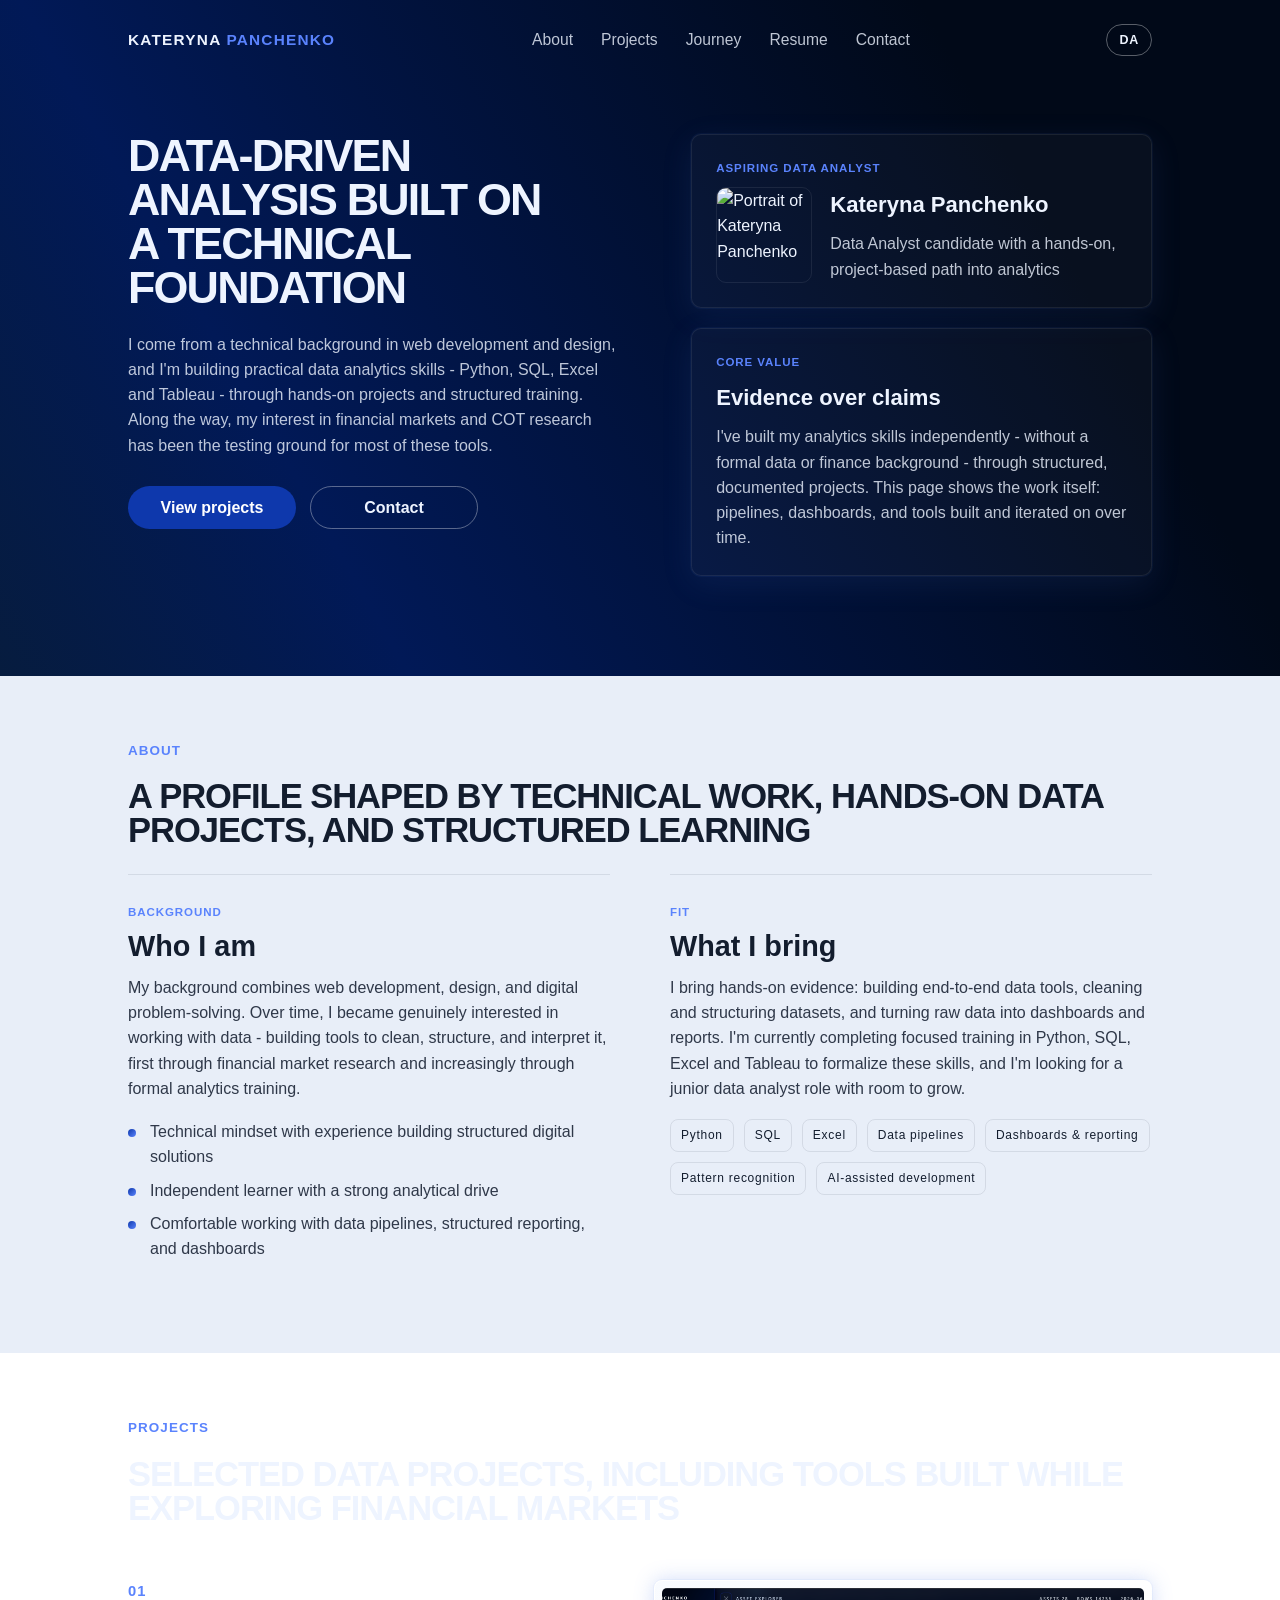
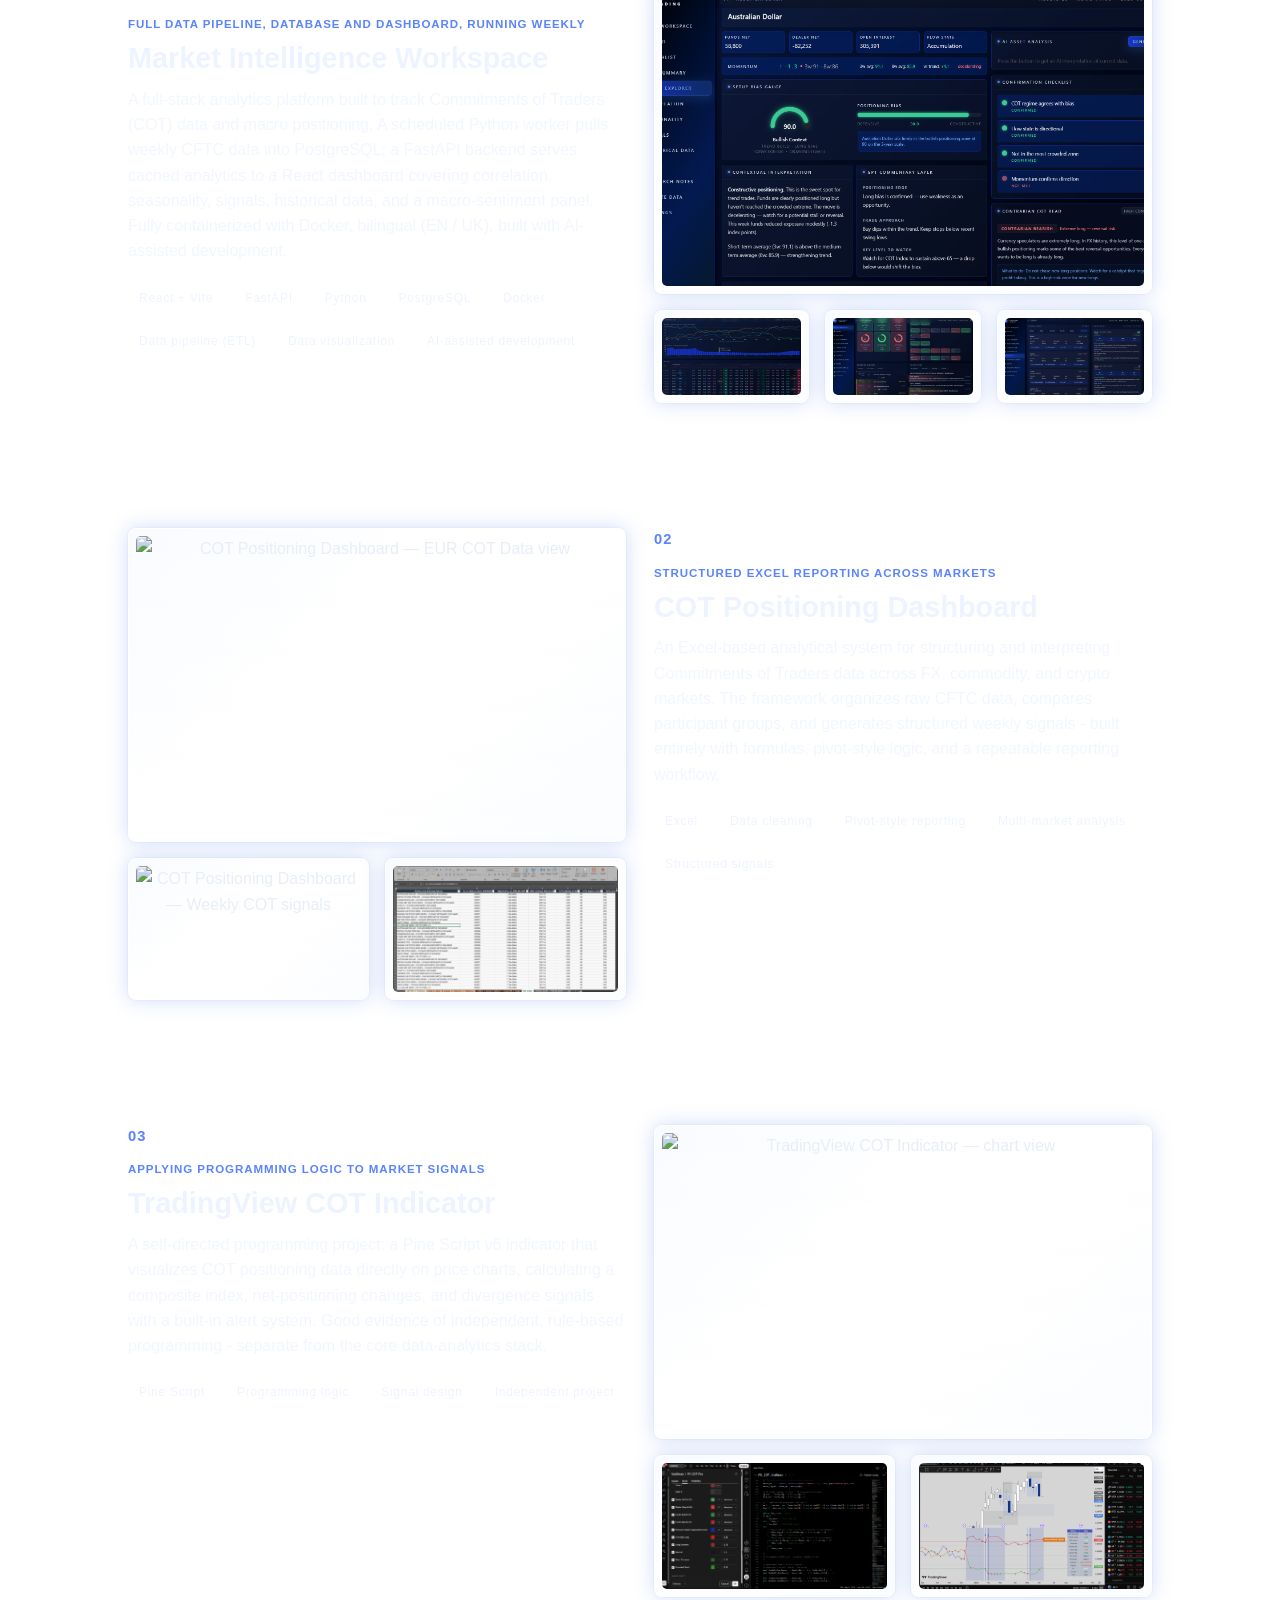
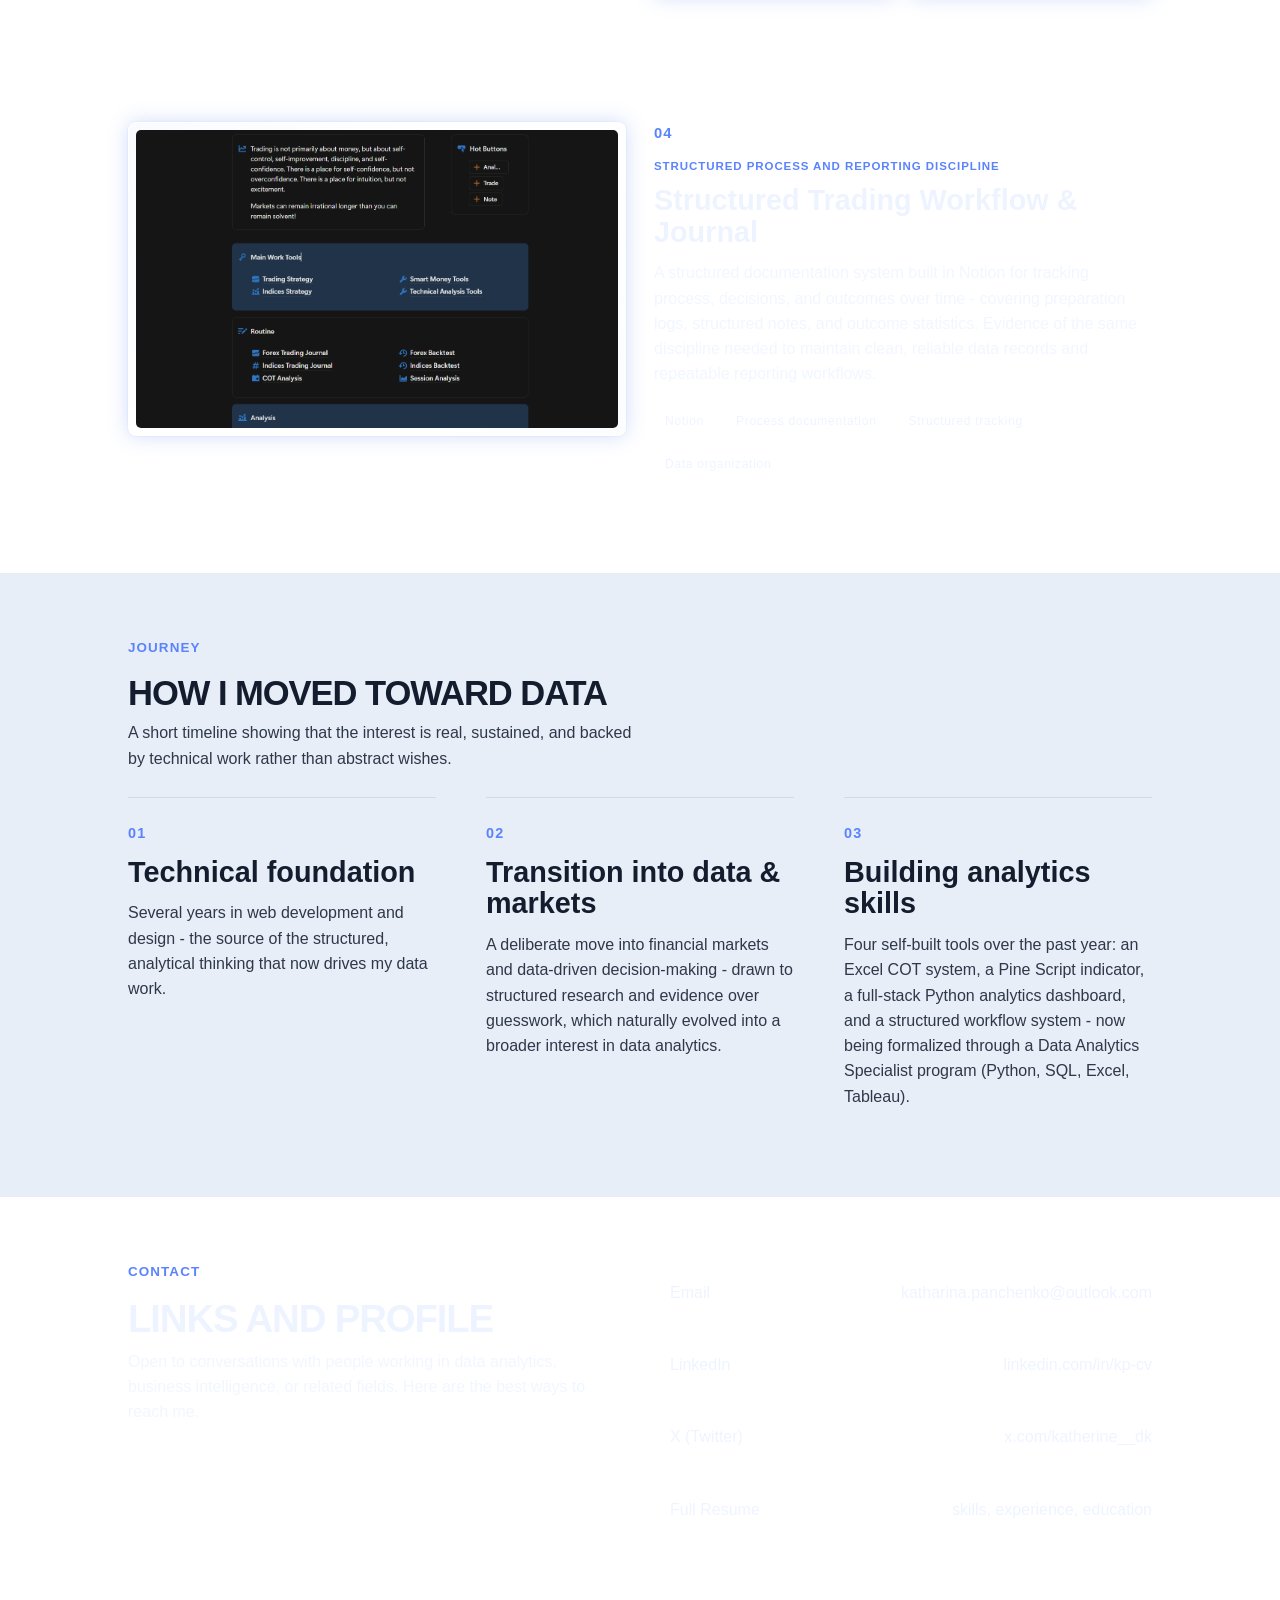
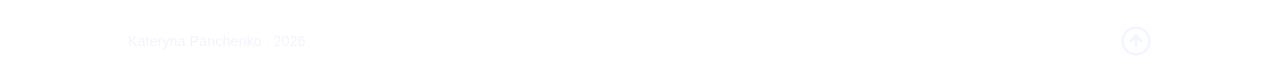
==== commit 1655e9fc: "fix" ====
--- a/index.html
+++ b/index.html
@@ -23,14 +23,19 @@
       <div class="site-grid"></div>
       <div class="container nav-inner">
         <a href="#top" class="brand">KATERYNA <span>PANCHENKO</span></a>
-        <nav class="nav-links">
+        <nav class="nav-links" id="nav-links">
           <a href="#about" data-i18n="nav.about">About</a>
           <a href="#projects" data-i18n="nav.projects">Projects</a>
           <a href="#journey" data-i18n="nav.journey">Journey</a>
           <a href="resume.html" data-i18n="nav.resume">Resume</a>
           <a href="#contact" data-i18n="nav.contact">Contact</a>
+        </nav>
+        <div class="nav-controls">
           <button type="button" class="lang-toggle" aria-label="Switch language">DA</button>
-        </nav>
+          <button type="button" class="nav-burger" aria-label="Open menu" aria-expanded="false" aria-controls="nav-links">
+            <span></span><span></span><span></span>
+          </button>
+        </div>
       </div>
     </header>
 
--- a/style.css
+++ b/style.css
@@ -136,6 +136,7 @@
   display: flex;
   gap: 28px;
   flex-wrap: wrap;
+  align-items: center;
 }
 
 .nav-links a {
@@ -168,6 +169,7 @@
 }
 
 .section {
+  margin-bottom: 0;
   position: relative;
   overflow: hidden;
 }
@@ -189,7 +191,7 @@
 .hero-layout {
   display: grid;
   grid-template-columns: 1.1fr 0.9fr;
-  gap: 50px;
+  /* gap: 50px; */
   align-items: start;
 }
 
@@ -799,54 +801,35 @@
   color: #fff;
 }
 
-
-@media (max-width: 1100px) {
-  .hero-layout,
-  .project-item,
-  .section-head,
-  .two-column-blocks,
-  .contact-layout,
-  .journey-grid {
-    grid-template-columns: 1fr;
-  }
-
-  .project-media-grid.three-up {
-    grid-template-columns: repeat(3, minmax(0, 1fr));
-  }
-}
-
-@media (max-width: 820px) {
-  .nav-inner {
-    min-height: auto;
-    padding: 18px 0;
-    flex-direction: column;
-    align-items: flex-start;
-  }
-
-  .nav-links {
-    gap: 16px;
-  }
-
-  .hero {
-    padding-top: calc(var(--header-h) + 40px);
-  }
-
-  .hero-panel-top {
-    grid-template-columns: 72px 1fr;
-  }
-
-  .avatar {
-    width: 72px;
-    height: 72px;
-  }
-
-  .project-media-grid,
-  .project-media-grid.three-up {
-    grid-template-columns: 1fr 1fr;
-  }
+/* ── Skills grid: Soft Skills sits under columns 1+2, Languages spans
+   both rows on the right — a proper aligned grid instead of a stacked mess */
+.skills-grid {
+  grid-template-areas:
+    "data tools lang"
+    "soft soft lang";
+}
+
+.skills-data {
+  grid-area: data;
+}
+
+.skills-tools {
+  grid-area: tools;
+}
+
+.skills-lang {
+  grid-area: lang;
+}
+
+.skills-soft {
+  grid-area: soft;
 }
 
 .lang-toggle {
+  display: inline-flex;
+  align-items: center;
+  justify-content: center;
+  line-height: 1;
   min-width: 44px;
   height: 32px;
   padding: 0 12px;
@@ -868,11 +851,61 @@
 }
 
 /* Resume page: contact strip under the summary */
+.section-dark .content-block {
+  border-top-color: var(--line-dark);
+}
+
+.section-dark .content-block p {
+  color: var(--muted-light);
+}
+
+.resume-hero {
+  padding-top: calc(var(--header-h) + 50px);
+  padding-bottom: 0;
+}
+
+.resume-hero-lead {
+  font-size: .95rem;
+  /* max-width: 55ch; */
+  color: var(--muted-light);
+  margin-bottom: 10px;
+}
+
+.resume-photo-panel {
+  display: flex;
+  flex-direction: column;
+  align-items: center;
+  gap: 18px;
+}
+
+.resume-portrait {
+  width: auto;
+  height: auto;
+  margin-top: 30px;
+  object-fit: contain;
+  max-width: 115%;
+  filter: drop-shadow(0 22px 45px rgba(0, 46, 152, 0.45));
+}
+
+.resume-name-panel {
+  text-align: center;
+  width: 100%;
+}
+
+.resume-name-panel h2 {
+  margin-bottom: 6px;
+}
+
+.resume-title h1 {
+  font-size: 2.9rem;
+  max-width: 100%;
+}
+
 .resume-contact-strip {
   list-style: none;
   display: flex;
   flex-wrap: wrap;
-  gap: 18px;
+  gap: 10px;
   margin: 18px 0 26px;
   color: var(--muted-light);
   font-size: 0.95rem;
@@ -887,6 +920,41 @@
 .resume-contact-strip a:hover {
   color: var(--accent-soft);
   border-color: var(--accent-soft);
+}
+
+.page-resume .section-head-unique {
+  padding: 44px 0 16px;
+}
+
+.page-resume .two-column-blocks {
+  gap: 24px;
+  padding-bottom: 40px;
+}
+
+.page-resume .three-column-blocks {
+  gap: 32px;
+  padding-bottom: 40px;
+}
+
+.page-resume .content-block {
+  padding: 16px 0;
+}
+
+.page-resume .project-list {
+  gap: 12px;
+  padding-bottom: 40px;
+}
+
+.page-resume .journey-card {
+  padding: 14px 0;
+}
+
+.lang-chips {
+  margin-bottom: 30px;
+}
+
+.lang-chips li {
+  font-size: 1rem;
 }
 
 /* Flags unfilled personal info so it's easy to spot before publishing */
@@ -903,6 +971,245 @@
   border: 1px solid rgba(255, 196, 0, 0.35);
 }
 
+/* ── Resume "Skills, tools & languages" — 3-column layout ───────────────── */
+.three-column-blocks {
+  padding-bottom: 64px;
+  display: grid;
+  grid-template-columns: repeat(3, 1fr);
+  gap: 40px;
+}
+
+.skills-subgroup {
+  margin-top: 24px;
+  padding-top: 20px;
+  border-top: 1px solid var(--line-light);
+}
+
+/* ── Language proficiency bar chart ─────────────────────────────────────── */
+.lang-bar-list {
+  display: grid;
+  gap: 18px;
+  margin-top: 18px;
+}
+
+.lang-bar-label {
+  display: flex;
+  justify-content: space-between;
+  align-items: baseline;
+  margin-bottom: 6px;
+  font-size: 0.9rem;
+  color: var(--muted-dark);
+}
+
+.lang-bar-level {
+  font-size: 0.72rem;
+  font-weight: 800;
+  letter-spacing: 0.06em;
+  text-transform: uppercase;
+  color: var(--accent);
+}
+
+.lang-bar-track {
+  width: 100%;
+  height: 8px;
+  border-radius: 999px;
+  background: var(--line-light);
+  overflow: hidden;
+}
+
+.lang-bar-fill {
+  height: 100%;
+  width: 0%;
+  border-radius: 999px;
+  background: linear-gradient(90deg, var(--accent), var(--accent-soft));
+  transition: width 1.1s cubic-bezier(0.22, 0.61, 0.36, 1);
+}
+
+/* Groups the language toggle + burger button together in the top-right corner */
+.nav-controls {
+  display: flex;
+  align-items: center;
+  gap: 12px;
+}
+
+.nav-burger {
+  display: none;
+  flex-direction: column;
+  justify-content: center;
+  align-items: center;
+  gap: 5px;
+  width: 40px;
+  height: 40px;
+  padding: 0;
+  border: 1px solid rgba(255, 255, 255, 0.35);
+  border-radius: 10px;
+  background: transparent;
+  cursor: pointer;
+  transition: border-color 0.2s ease, box-shadow 0.2s ease;
+}
+
+.nav-burger:hover {
+  border-color: var(--accent-soft);
+  box-shadow: 0 0 0 1px var(--accent-soft);
+}
+
+.nav-burger span {
+  display: block;
+  width: 18px;
+  height: 2px;
+  background: var(--text-light);
+  border-radius: 2px;
+  transition: transform 0.25s ease, opacity 0.25s ease;
+}
+
+.nav-burger.is-open span:nth-child(1) {
+  transform: translateY(7px) rotate(45deg);
+}
+
+.nav-burger.is-open span:nth-child(2) {
+  opacity: 0;
+}
+
+.nav-burger.is-open span:nth-child(3) {
+  transform: translateY(-7px) rotate(-45deg);
+}
+
+@media (max-width: 980px) {
+.resume-title h1 {
+    font-size: 2.5em;
+  }
+
+  .resume-hero-lead {
+    font-size: 0.9em;
+  }
+}
+
+@media (max-width: 880px) {
+  .resume-title h1 {
+    font-size: 2em;
+  }
+
+  .resume-hero-lead {
+    font-size: 0.8em;
+  }
+}
+
+@media (max-width: 800px) {
+  .hero-actions {
+    flex-flow: column;
+  }
+.hero-layout,
+  .project-item,
+  .section-head,
+  .two-column-blocks,
+  .contact-layout,
+  .journey-grid {
+    grid-template-columns: 1fr;
+  }
+
+  .project-media-grid.three-up {
+    grid-template-columns: repeat(3, minmax(0, 1fr));
+  }
+  
+  .nav-inner {
+    min-height: auto;
+    padding: 18px 0;
+    flex-direction: column;
+    align-items: flex-start;
+  }
+
+  .nav-links {
+    gap: 16px;
+  }
+
+  .hero {
+    padding-top: calc(var(--header-h) + 40px);
+  }
+
+  .hero-panel-top {
+    grid-template-columns: 72px 1fr;
+  }
+
+  .avatar {
+    width: 72px;
+    height: 72px;
+  }
+
+  .project-media-grid,
+  .project-media-grid.three-up {
+    grid-template-columns: 1fr 1fr;
+  }
+
+  .three-column-blocks {
+    grid-template-columns: 1fr;
+  }
+
+  .nav-inner {
+    flex-direction: row;
+    align-items: center;
+    justify-content: space-between;
+    min-height: var(--header-h);
+    padding: 0;
+  }
+
+  .nav-burger {
+    display: flex;
+  }
+
+  .nav-links {
+    position: fixed;
+    top: var(--header-h);
+    left: 0;
+    right: 0;
+    flex-direction: column;
+    align-items: stretch;
+    gap: 0;
+    background: var(--navbar-bg, rgba(9, 16, 64, 0.97));
+    backdrop-filter: blur(12px);
+    border-bottom: 1px solid var(--line-dark);
+    max-height: 0;
+    opacity: 0;
+    overflow: hidden;
+    pointer-events: none;
+    transition: max-height 0.3s ease, opacity 0.25s ease;
+    padding: 0 24px;
+  }
+
+  .nav-links.is-open {
+    max-height: 60vh;
+    opacity: 1;
+    pointer-events: auto;
+    padding: 10px 24px 18px;
+  }
+
+  .nav-links a {
+    padding: 14px 0;
+    width: 100%;
+    border-bottom: 1px solid var(--line-dark);
+  }
+
+  .nav-links a::after {
+    display: none;
+  }
+
+  body.nav-open {
+    overflow: hidden;
+  }
+
+  .skills-grid {
+    grid-template-columns: 1fr;
+    grid-template-areas:
+      "data"
+      "tools"
+      "soft"
+      "lang";
+  }
+
+  .lang-bar-list {
+    margin-left: 15px;
+  }
+}
+
 @media (max-width: 640px) {
   .container {
     width: min(var(--container), calc(100% - 28px));
@@ -945,3 +1252,160 @@
     gap: 8px;
   }
 }
+
+@media print {
+  @page {
+    size: A4;
+    margin: 14mm;
+  }
+
+  .navbar,
+  #scroll-progress,
+  .lang-toggle,
+  .footer,
+  .site-grid,
+  .no-print,
+  #lightbox {
+    display: none !important;
+  }
+
+  html,
+  body {
+    background: #ffffff !important;
+    color: #131d2e !important;
+  }
+
+  .section,
+  .section-light {
+    background: #ffffff !important;
+    color: #131d2e !important;
+    padding: 6px 0 !important;
+  }
+
+  .container {
+    width: 100% !important;
+  }
+
+  .hero {
+    padding-top: 0 !important;
+  }
+
+  .hero-layout {
+    grid-template-columns: 1fr !important;
+    gap: 18px !important;
+  }
+
+  .resume-photo-panel {
+    flex-direction: row;
+    justify-content: flex-start;
+    gap: 16px;
+  }
+
+  .resume-portrait {
+    width: 90px !important;
+    filter: none !important;
+  }
+
+  .resume-name-panel {
+    text-align: left;
+    border: none !important;
+    background: none !important;
+    box-shadow: none !important;
+    padding: 0 !important;
+  }
+
+  .hero-panel {
+    background: none !important;
+    border: 1px solid #ddd !important;
+    box-shadow: none !important;
+  }
+
+  .mini-kicker,
+  .section-kicker,
+  .section-kicker-dark,
+  .mini-kicker-dark {
+    color: #0e38ac !important;
+  }
+
+  .section-title,
+  .section-title-dark,
+  h1,
+  h2,
+  h3 {
+    color: #131d2e !important;
+  }
+
+  .hero-lead,
+  .section-intro,
+  .section-intro-dark,
+  .content-block p,
+  .bullet-list li,
+  p {
+    color: #2a2a2a !important;
+  }
+
+  a {
+    color: #0e38ac !important;
+    text-decoration: none !important;
+  }
+
+  .chip-list li,
+  .dark-chips li {
+    border-color: #ccc !important;
+    background: none !important;
+    color: #131d2e !important;
+  }
+
+  .content-block,
+  .journey-card {
+    border-color: #ddd !important;
+    page-break-inside: avoid;
+    break-inside: avoid;
+  }
+
+  .two-column-blocks,
+  .project-list,
+  .journey-grid {
+    display: block !important;
+  }
+
+  .content-block,
+  .journey-card {
+    margin-bottom: 10px;
+  }
+
+  .fade-up,
+  .reveal {
+    opacity: 1 !important;
+    transform: none !important;
+  }
+
+  .placeholder-note {
+    background: none !important;
+    border: 1px solid #d99b00 !important;
+    color: #8a5c00 !important;
+  }
+
+    .three-column-blocks {
+      display: block !important;
+    }
+  
+  .skills-subgroup {
+    border-color: #ddd !important;
+  }
+
+  .lang-bar-track {
+    background: #e6e6e6 !important;
+  }
+
+  .lang-bar-fill {
+    background: #0e38ac !important;
+    transition: none !important;
+  }
+
+  .lang-bar-label,
+  .lang-bar-level {
+    color: #131d2e !important;
+  }
+}
+
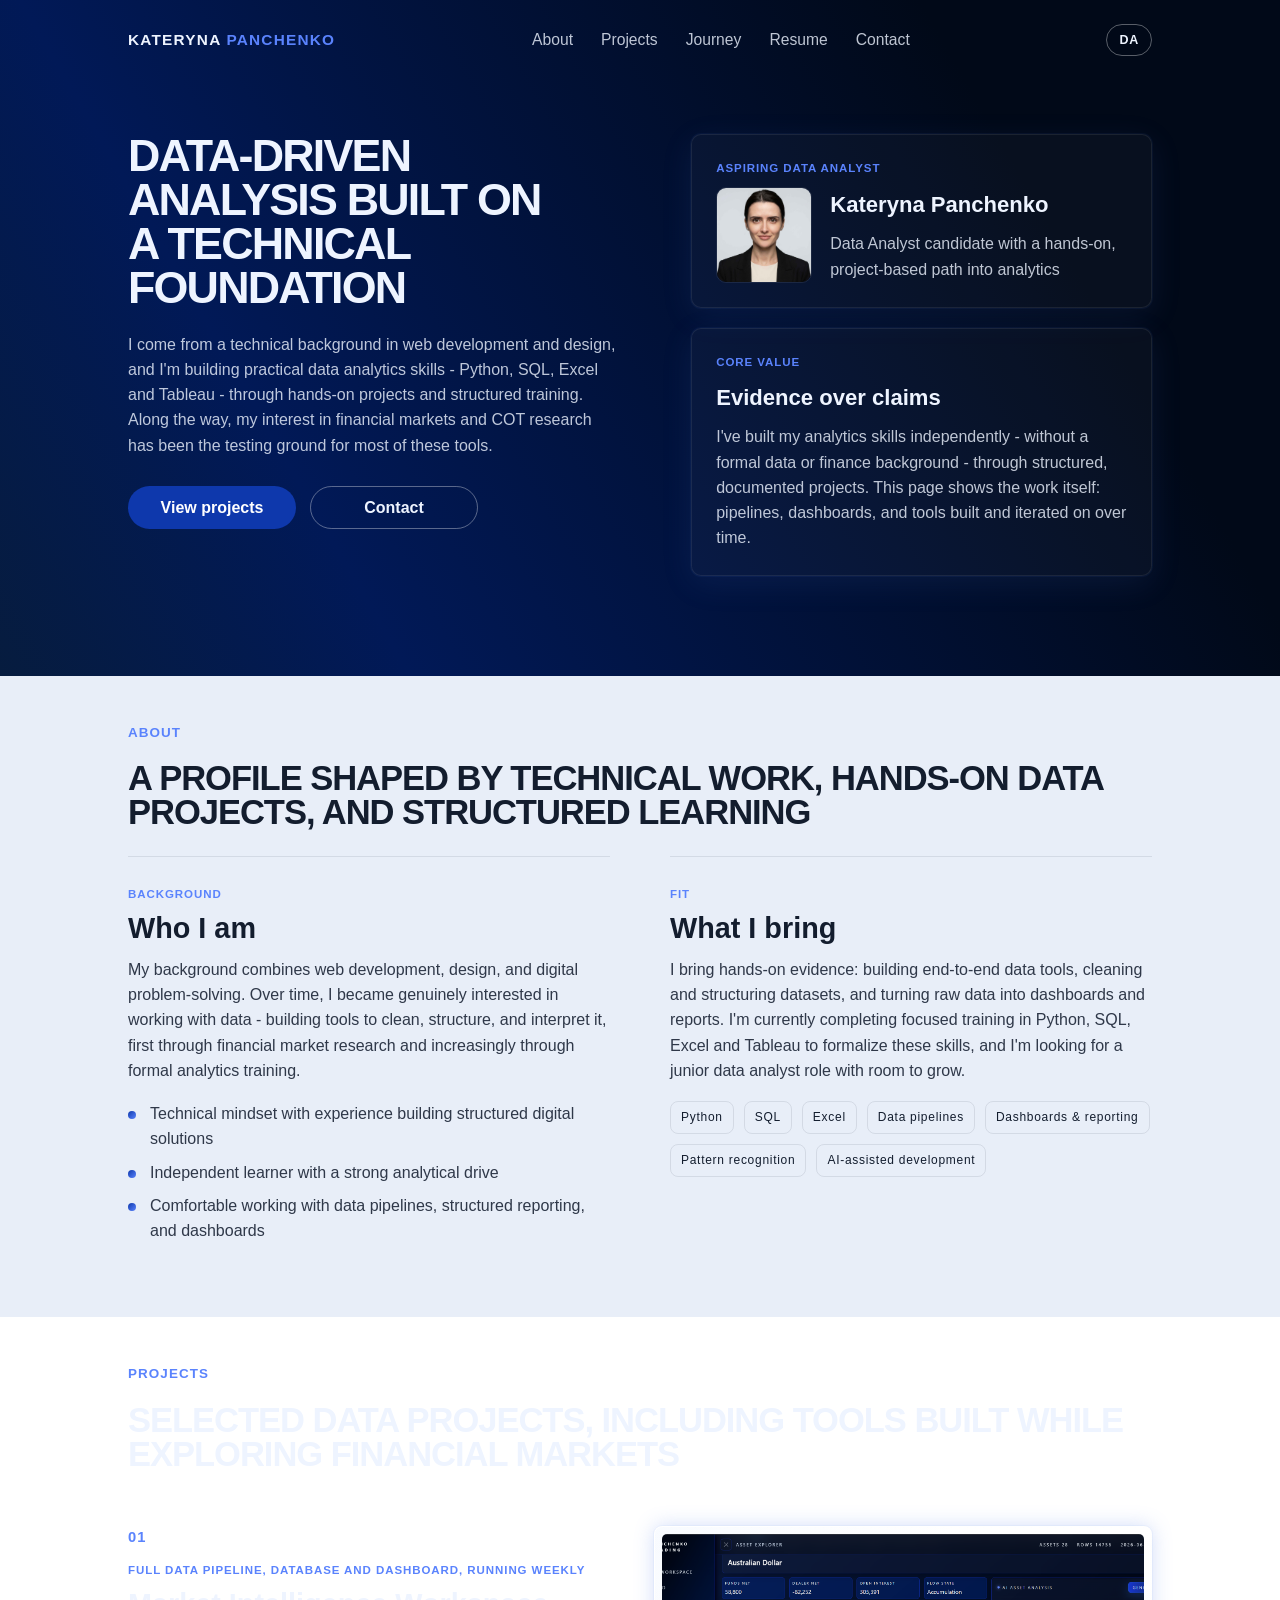
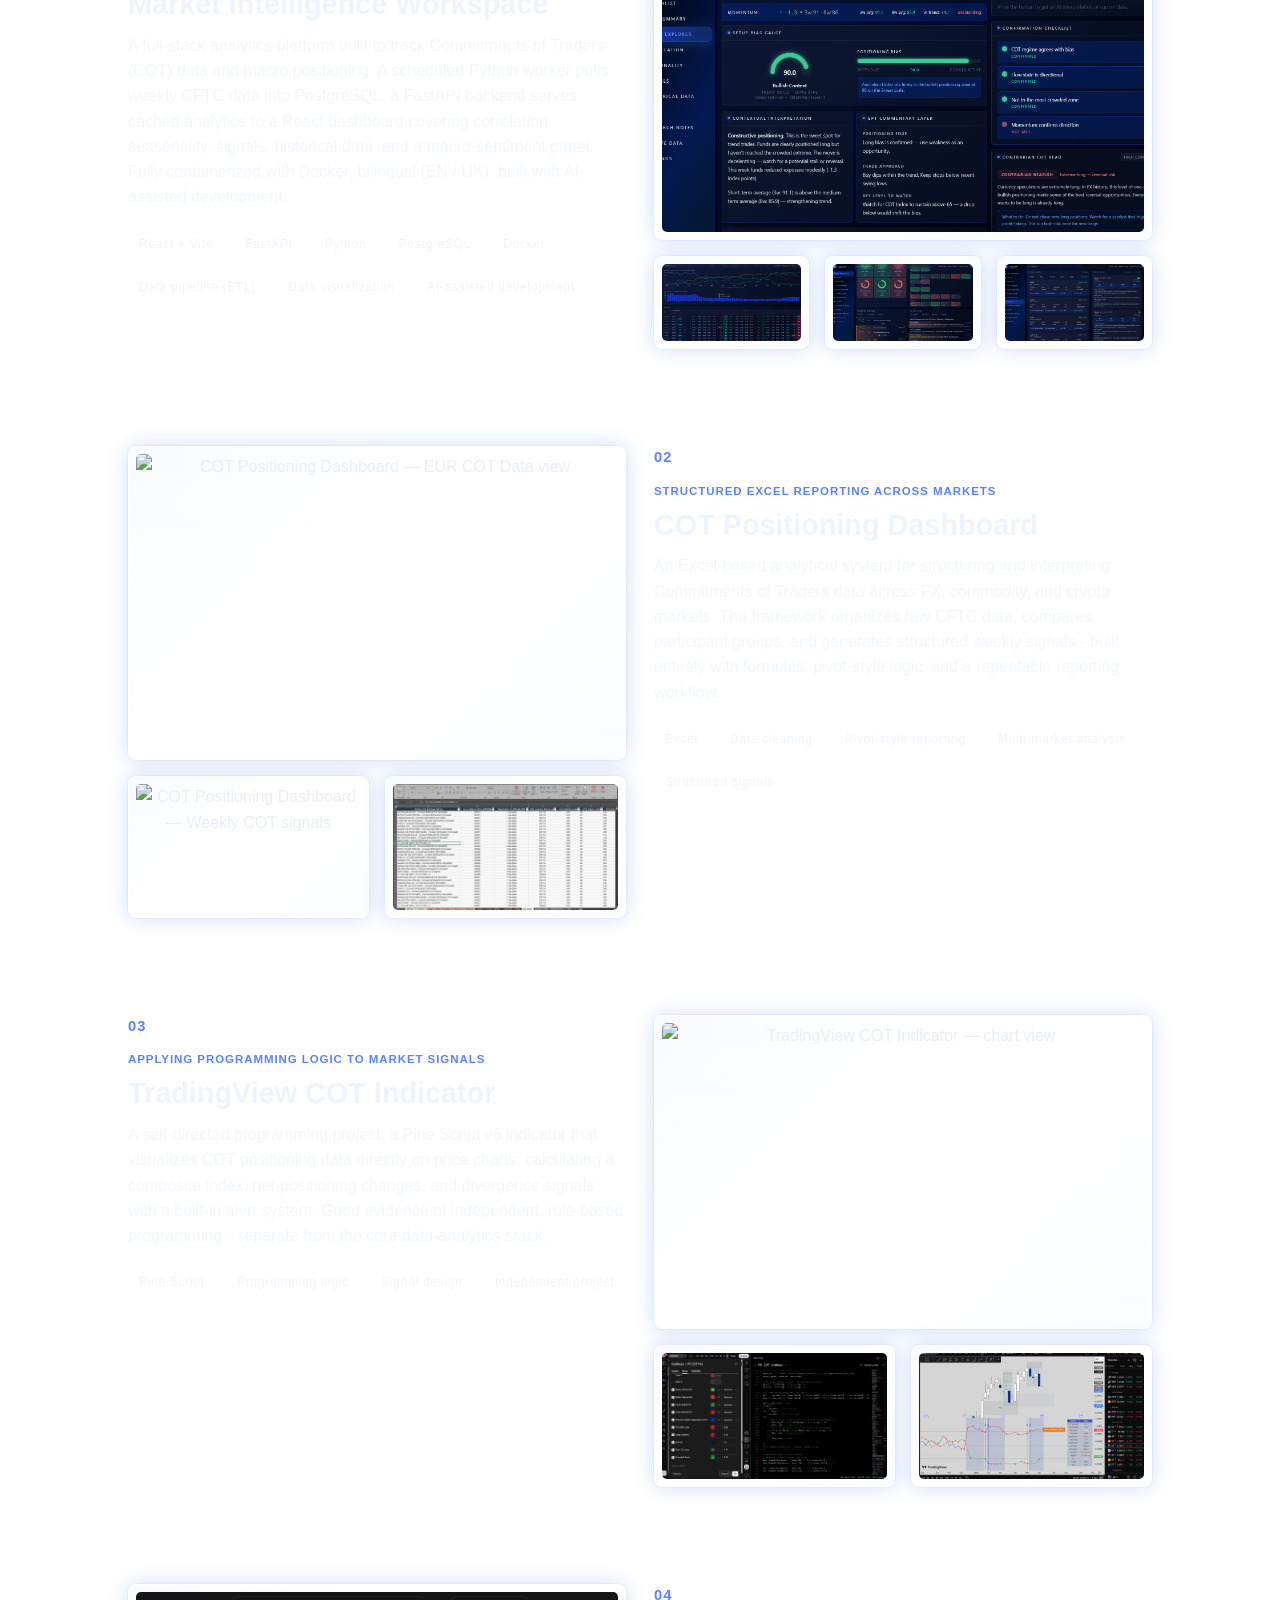
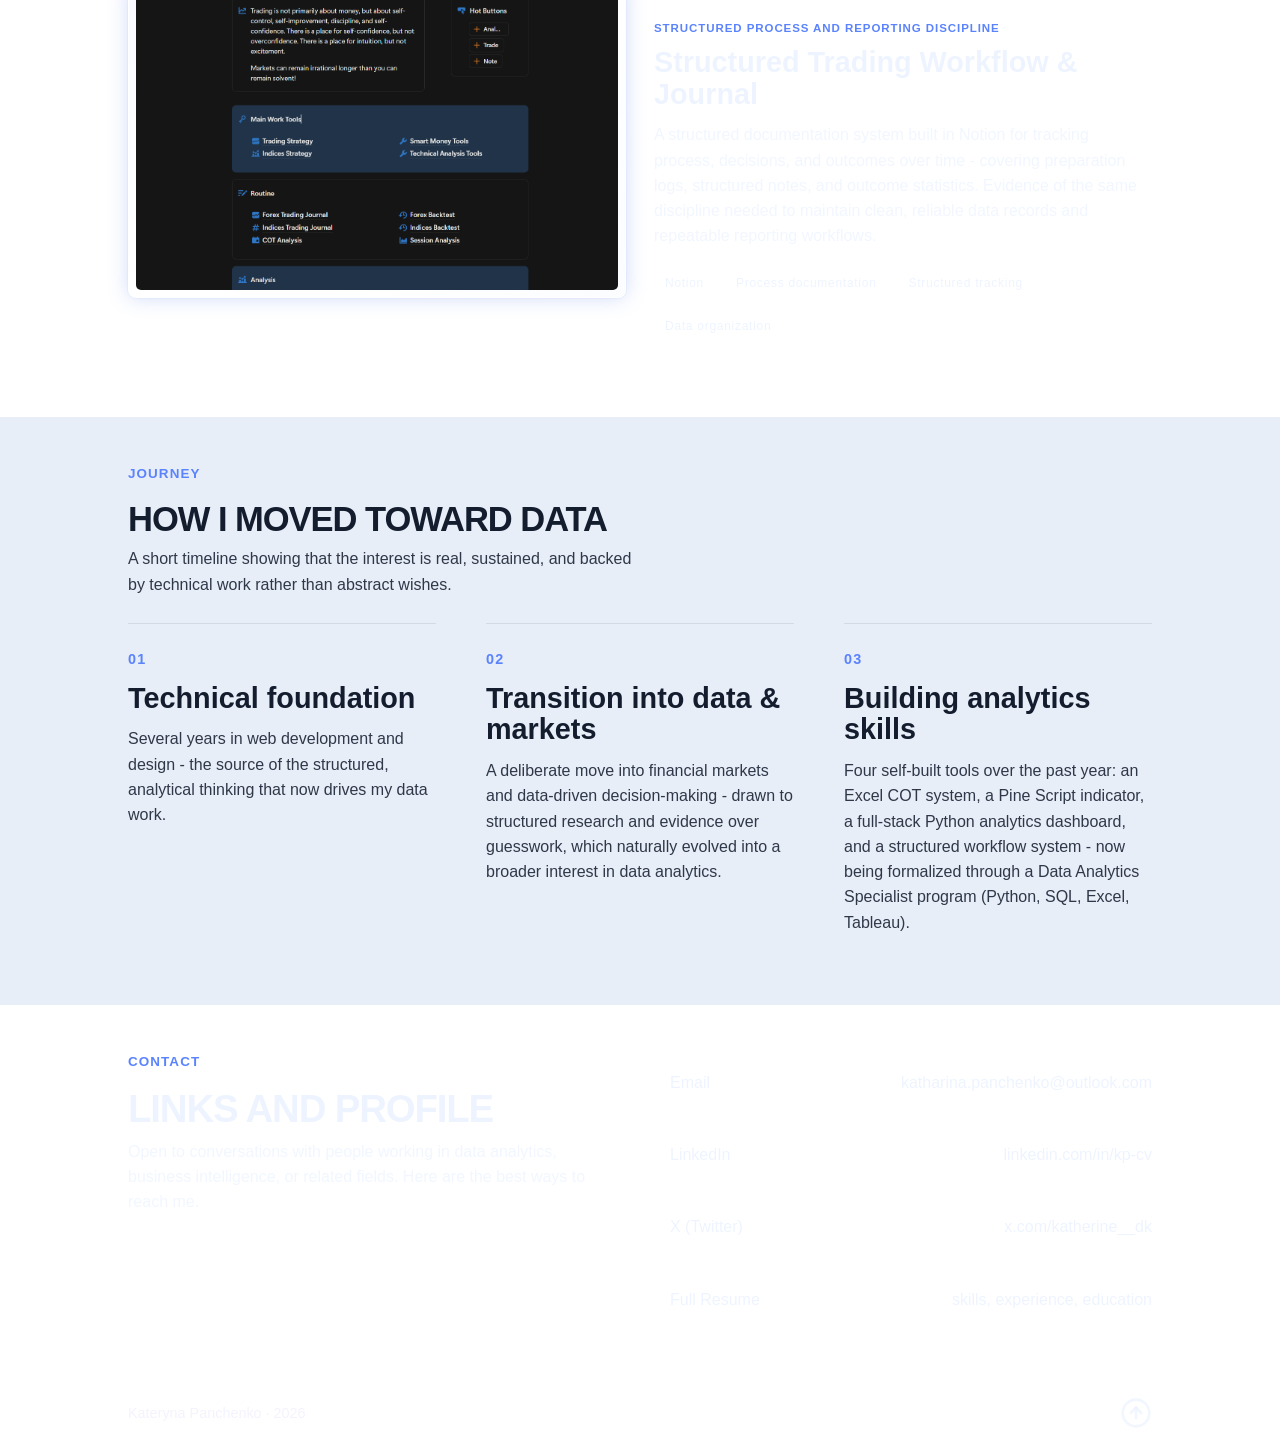
==== commit b33d7dc9: "fix" ====
--- a/index.html
+++ b/index.html
@@ -10,11 +10,11 @@
       content="Data analytics candidate portfolio of Kateryna Panchenko - Python, SQL, Excel and Tableau projects, market data analysis, and structured research tools." />
     <meta property="og:title" content="Kateryna Panchenko · Data Analyst Portfolio" />
     <meta property="og:description" content="Data pipelines, dashboards, and structured analysis built from a technical foundation." />
-    <meta property="og:image" content="https://catherinap.github.io/trading-CV/img/linkedin-card.png" />
-    <meta property="og:url" content="https://catherinap.github.io/trading-CV/" />
+    <meta property="og:image" content="https://catherinap.github.io/data-analyst-cv/img/linkedin-card.png" />
+    <meta property="og:url" content="https://catherinap.github.io/data-analyst-cv/" />
     <meta property="og:type" content="website" />
     <meta name="twitter:card" content="summary_large_image" />
-    <meta name="twitter:image" content="https://catherinap.github.io/trading-CV/img/linkedin-card.png" />
+    <meta name="twitter:image" content="https://catherinap.github.io/data-analyst-cv/img/linkedin-card.png" />
     <link rel="stylesheet" href="style.css" />
   </head>
   <body>
@@ -46,9 +46,9 @@
           <div class="hero-left fade-up">
             <h1 data-i18n="hero.title">Data-driven analysis built on a technical foundation</h1>
             <p class="hero-lead" data-i18n="hero.lead">
-              I come from a technical background in web development and design, and I'm building practical data analytics skills - Python, SQL,
-              Excel and Tableau - through hands-on projects and structured training. Along the way, my interest in financial markets and COT
-              research has been the testing ground for most of these tools.
+              I come from a technical background in web development and design, and I'm building practical data analytics skills - Python, SQL, Excel
+              and Tableau - through hands-on projects and structured training. Along the way, my interest in financial markets and COT research has
+              been the testing ground for most of these tools.
             </p>
             <div class="hero-actions">
               <a class="btn btn-primary" href="#projects" data-i18n="hero.btn.projects">View projects</a>
@@ -62,7 +62,7 @@
 
               <div class="hero-panel-top">
                 <div class="avatar">
-                  <img src="img/avatar.png" alt="Portrait of Kateryna Panchenko" />
+                  <img src="img/compressedImage.jpeg" alt="Portrait of Kateryna Panchenko" />
                 </div>
                 <div>
                   <h2>Kateryna Panchenko</h2>
@@ -75,8 +75,8 @@
               <div class="mini-kicker" data-i18n="hero.panel2.kicker">Core value</div>
               <h3 data-i18n="hero.panel2.title">Evidence over claims</h3>
               <p data-i18n="hero.panel2.text">
-                I've built my analytics skills independently - without a formal data or finance background - through structured, documented
-                projects. This page shows the work itself: pipelines, dashboards, and tools built and iterated on over time.
+                I've built my analytics skills independently - without a formal data or finance background - through structured, documented projects.
+                This page shows the work itself: pipelines, dashboards, and tools built and iterated on over time.
               </p>
             </article>
           </aside>
@@ -99,9 +99,9 @@
             <div class="mini-kicker mini-kicker-dark" data-i18n="about.who.kicker">Background</div>
             <h3 data-i18n="about.who.title">Who I am</h3>
             <p data-i18n="about.who.text">
-              My background combines web development, design, and digital problem-solving. Over time, I became genuinely interested in working
-              with data - building tools to clean, structure, and interpret it, first through financial market research and increasingly through
-              formal analytics training.
+              My background combines web development, design, and digital problem-solving. Over time, I became genuinely interested in working with
+              data - building tools to clean, structure, and interpret it, first through financial market research and increasingly through formal
+              analytics training.
             </p>
             <ul class="bullet-list">
               <li data-i18n="about.who.li1">Technical mindset with experience building structured digital solutions</li>
@@ -114,9 +114,9 @@
             <div class="mini-kicker mini-kicker-dark" data-i18n="about.fit.kicker">Fit</div>
             <h3 data-i18n="about.fit.title">What I bring</h3>
             <p data-i18n="about.fit.text">
-              I bring hands-on evidence: building end-to-end data tools, cleaning and structuring datasets, and turning raw data into dashboards
-              and reports. I'm currently completing focused training in Python, SQL, Excel and Tableau to formalize these skills, and I'm
-              looking for a junior data analyst role with room to grow.
+              I bring hands-on evidence: building end-to-end data tools, cleaning and structuring datasets, and turning raw data into dashboards and
+              reports. I'm currently completing focused training in Python, SQL, Excel and Tableau to formalize these skills, and I'm looking for a
+              junior data analyst role with room to grow.
             </p>
             <ul class="chip-list">
               <li data-i18n="about.fit.chip1">Python</li>
@@ -136,9 +136,7 @@
         <div class="container section-head-unique fade-up">
           <div>
             <div class="section-kicker" data-i18n="projects.kicker">Projects</div>
-            <h2 class="section-title" data-i18n="projects.title">
-              Selected data projects, including tools built while exploring financial markets
-            </h2>
+            <h2 class="section-title" data-i18n="projects.title">Selected data projects, including tools built while exploring financial markets</h2>
           </div>
         </div>
 
@@ -150,10 +148,10 @@
               <h3>Market Intelligence Workspace</h3>
 
               <p data-i18n="proj1.text">
-                A full-stack analytics platform built to track Commitments of Traders (COT) data and macro positioning. A scheduled Python
-                worker pulls weekly CFTC data into PostgreSQL; a FastAPI backend serves cached analytics to a React dashboard covering
-                correlation, seasonality, signals, historical data, and a macro-sentiment panel. Fully containerized with Docker, bilingual
-                (EN / UK), built with AI-assisted development.
+                A full-stack analytics platform built to track Commitments of Traders (COT) data and macro positioning. A scheduled Python worker
+                pulls weekly CFTC data into PostgreSQL; a FastAPI backend serves cached analytics to a React dashboard covering correlation,
+                seasonality, signals, historical data, and a macro-sentiment panel. Fully containerized with Docker, bilingual (EN / UK), built with
+                AI-assisted development.
               </p>
 
               <ul class="chip-list dark-chips">
@@ -193,8 +191,8 @@
               <h3>COT Positioning Dashboard</h3>
               <p data-i18n="proj2.text">
                 An Excel-based analytical system for structuring and interpreting Commitments of Traders data across FX, commodity, and crypto
-                markets. The framework organizes raw CFTC data, compares participant groups, and generates structured weekly signals - built
-                entirely with formulas, pivot-style logic, and a repeatable reporting workflow.
+                markets. The framework organizes raw CFTC data, compares participant groups, and generates structured weekly signals - built entirely
+                with formulas, pivot-style logic, and a repeatable reporting workflow.
               </p>
               <ul class="chip-list dark-chips">
                 <li data-i18n="proj2.chip1">Excel</li>
@@ -257,9 +255,9 @@
               <div class="mini-kicker" data-i18n="proj4.mini">Structured process and reporting discipline</div>
               <h3>Structured Trading Workflow &amp; Journal</h3>
               <p data-i18n="proj4.text">
-                A structured documentation system built in Notion for tracking process, decisions, and outcomes over time - covering
-                preparation logs, structured notes, and outcome statistics. Evidence of the same discipline needed to maintain clean, reliable
-                data records and repeatable reporting workflows.
+                A structured documentation system built in Notion for tracking process, decisions, and outcomes over time - covering preparation logs,
+                structured notes, and outcome statistics. Evidence of the same discipline needed to maintain clean, reliable data records and
+                repeatable reporting workflows.
               </p>
               <ul class="chip-list dark-chips">
                 <li data-i18n="proj4.chip1">Notion</li>
@@ -303,8 +301,8 @@
             <div class="journey-step">02</div>
             <h3 data-i18n="journey.step2.title">Transition into data &amp; markets</h3>
             <p data-i18n="journey.step2.text">
-              A deliberate move into financial markets and data-driven decision-making - drawn to structured research and evidence over
-              guesswork, which naturally evolved into a broader interest in data analytics.
+              A deliberate move into financial markets and data-driven decision-making - drawn to structured research and evidence over guesswork,
+              which naturally evolved into a broader interest in data analytics.
             </p>
           </article>
 
@@ -312,9 +310,8 @@
             <div class="journey-step">03</div>
             <h3 data-i18n="journey.step3.title">Building analytics skills</h3>
             <p data-i18n="journey.step3.text">
-              Four self-built tools over the past year: an Excel COT system, a Pine Script indicator, a full-stack Python analytics dashboard,
-              and a structured workflow system - now being formalized through a Data Analytics Specialist program (Python, SQL, Excel,
-              Tableau).
+              Four self-built tools over the past year: an Excel COT system, a Pine Script indicator, a full-stack Python analytics dashboard, and a
+              structured workflow system - now being formalized through a Data Analytics Specialist program (Python, SQL, Excel, Tableau).
             </p>
           </article>
         </div>
@@ -327,8 +324,8 @@
             <div class="section-kicker" data-i18n="contact.kicker">Contact</div>
             <h2 class="section-title" data-i18n="contact.title">Links and profile</h2>
             <p class="section-intro" data-i18n="contact.intro">
-              Open to conversations with people working in data analytics, business intelligence, or related fields. Here are the best ways to
-              reach me.
+              Open to conversations with people working in data analytics, business intelligence, or related fields. Here are the best ways to reach
+              me.
             </p>
           </div>
 
@@ -387,4 +384,4 @@
     <script src="js/i18n.js"></script>
     <script src="js/script.js"></script>
   </body>
-</html>+</html>
--- a/style.css
+++ b/style.css
@@ -376,7 +376,7 @@
 }
 
 .section-head {
-  padding: 64px 0 26px;
+  padding: 46px 0 26px;
   display: grid;
   grid-template-columns: 0.95fr 1.05fr;
   gap: 32px;
@@ -384,7 +384,7 @@
 }
 
 .section-head-unique {
-    padding: 64px 0 26px;
+    padding: 46px 0 26px;
 }
 
 .section-head-unique h2 {
@@ -438,7 +438,7 @@
 
 .two-column-blocks,
 .contact-layout {
-  padding-bottom: 64px;
+  padding-bottom: 46px;
   display: grid;
   grid-template-columns: 0.9fr 0.9fr;
   gap: 60px;
@@ -498,9 +498,8 @@
 }
 
 .project-list {
-  padding-bottom: 64px;
-  display: grid;
-  gap: 28px;
+  padding-bottom: 46px;
+  display: grid;
 }
 
 .project-item {
@@ -638,7 +637,7 @@
 }
 
 .journey-grid {
-  padding-bottom: 64px;
+  padding-bottom: 46px;
   display: grid;
   grid-template-columns: repeat(3, 1fr);
   gap: 50px;
@@ -661,7 +660,7 @@
 
 .contact-layout {
   align-items: start;
-  padding-top: 64px;
+  padding-top: 46px;
 }
 
 .contact-links {
@@ -973,7 +972,7 @@
 
 /* ── Resume "Skills, tools & languages" — 3-column layout ───────────────── */
 .three-column-blocks {
-  padding-bottom: 64px;
+  padding-bottom: 46px;
   display: grid;
   grid-template-columns: repeat(3, 1fr);
   gap: 40px;
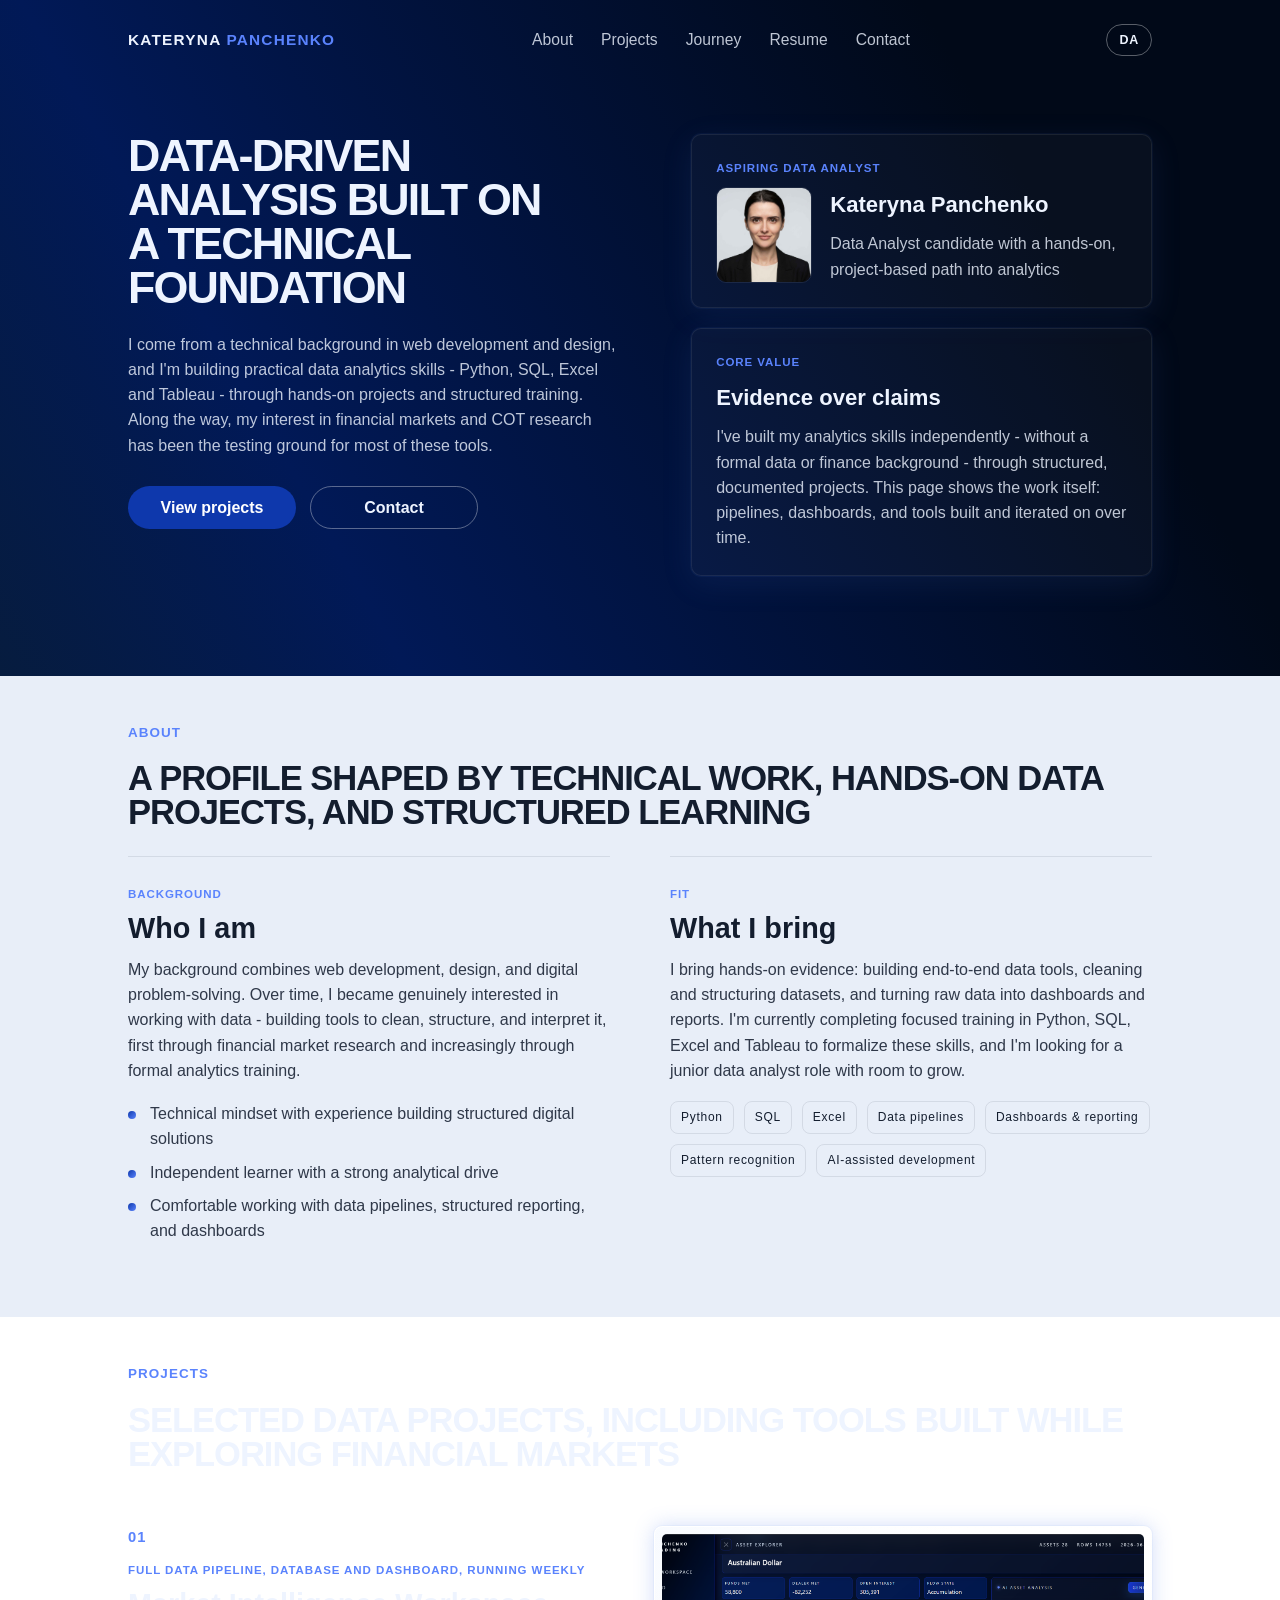
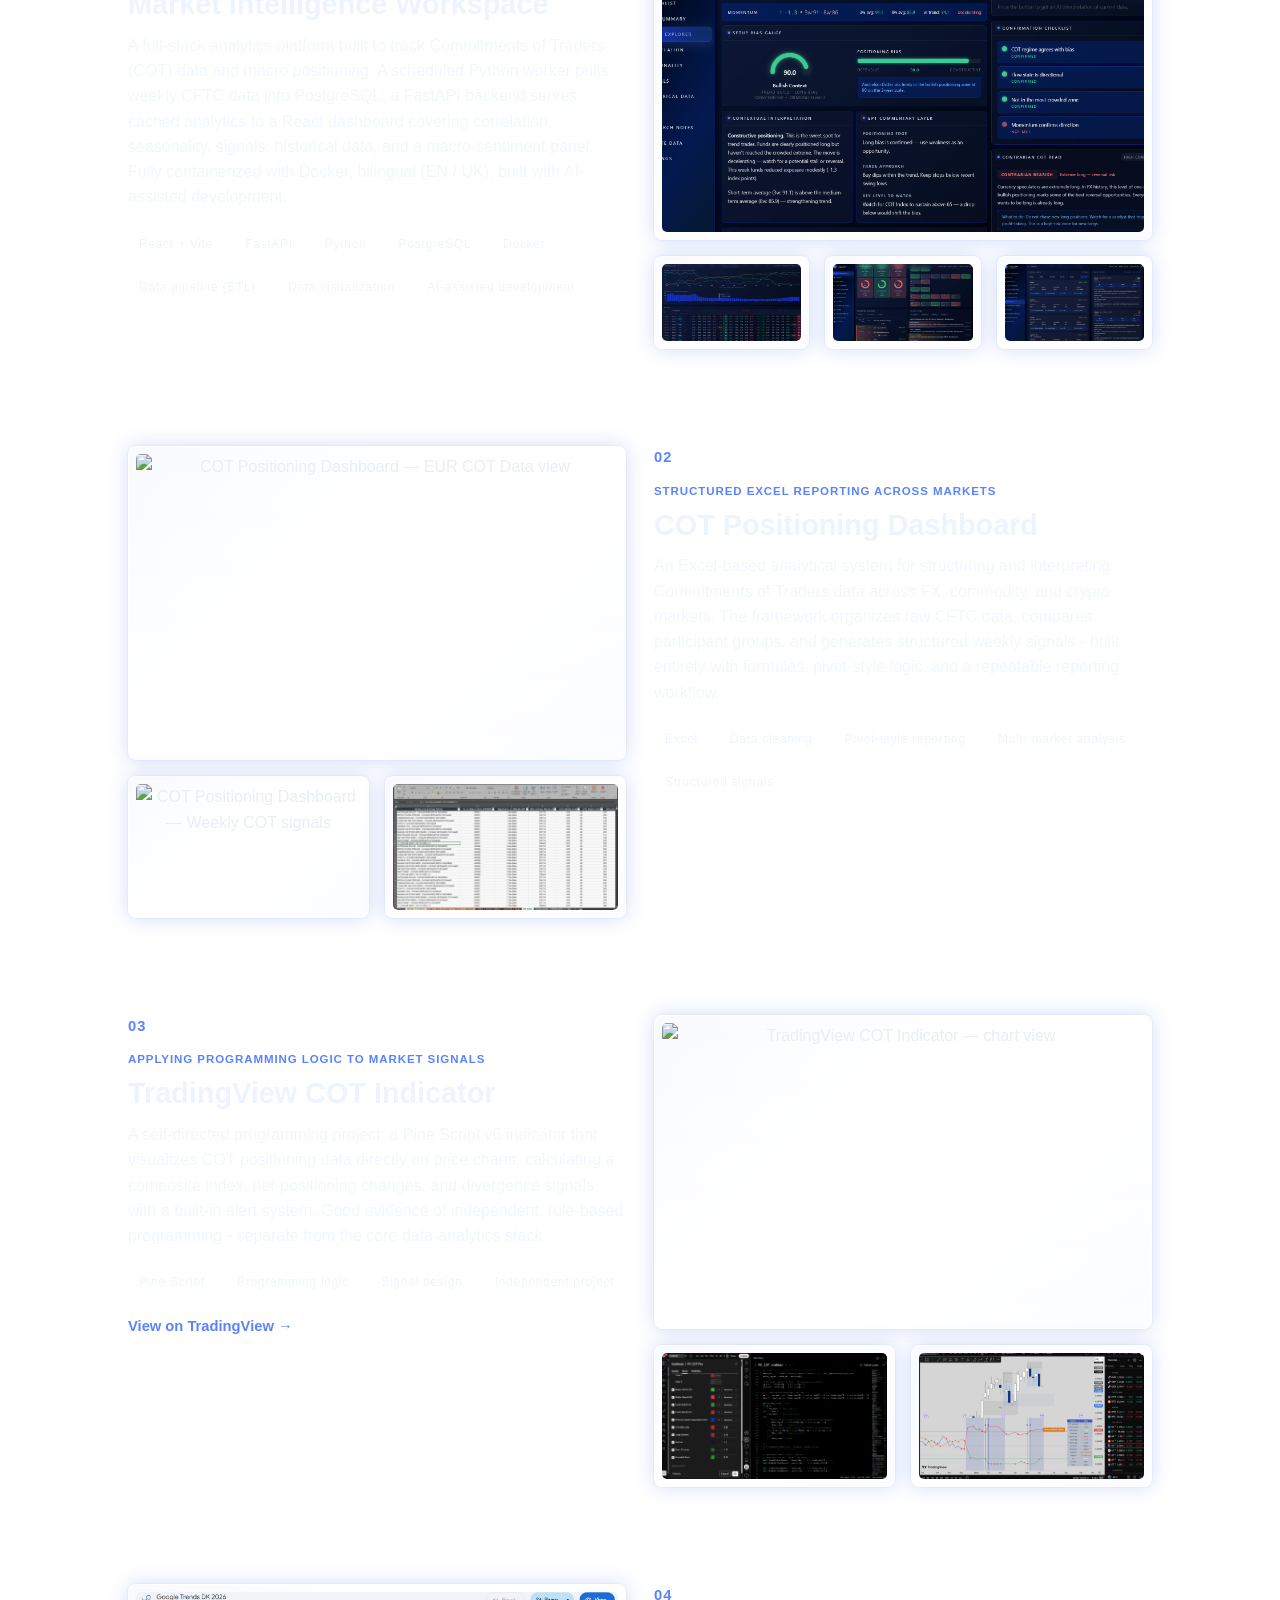
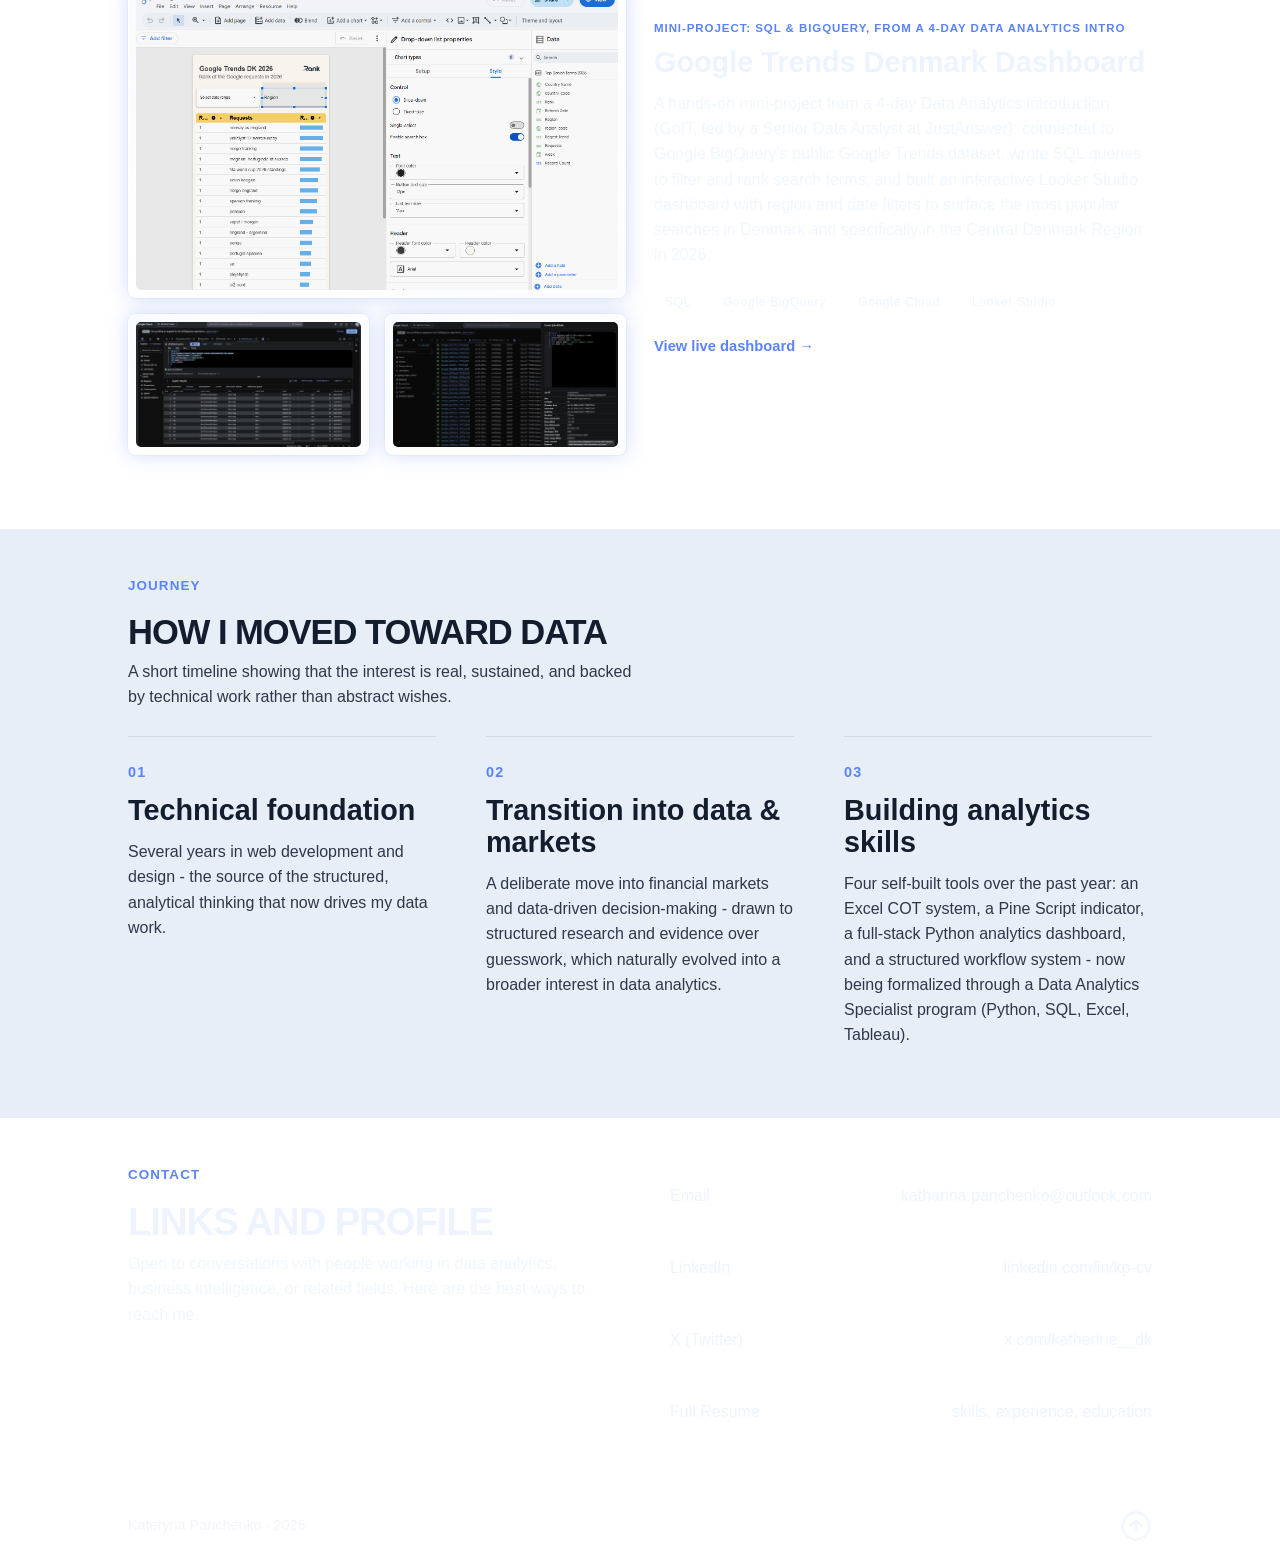
==== commit d9f63305: "project added" ====
--- a/index.html
+++ b/index.html
@@ -233,6 +233,9 @@
                 <li data-i18n="proj3.chip3">Signal design</li>
                 <li data-i18n="proj3.chip4">Independent project</li>
               </ul>
+              <p class="project-live-link">
+                <a href="https://www.tradingview.com/script/ksrmaANn-ktaliman-FX-COT-Pro/" target="_blank" rel="noreferrer" data-i18n="proj3.link">View on TradingView →</a>
+              </p>
             </div>
             <div class="project-media-stack">
               <button class="project-shot project-shot-lead" type="button">
@@ -252,25 +255,42 @@
           <article class="project-item fade-up reverse">
             <div class="project-text">
               <div class="project-number">04</div>
-              <div class="mini-kicker" data-i18n="proj4.mini">Structured process and reporting discipline</div>
-              <h3>Structured Trading Workflow &amp; Journal</h3>
+              <div class="mini-kicker" data-i18n="proj4.mini">Mini-project: SQL &amp; BigQuery, from a 4-day Data Analytics intro</div>
+              <h3>Google Trends Denmark Dashboard</h3>
               <p data-i18n="proj4.text">
-                A structured documentation system built in Notion for tracking process, decisions, and outcomes over time - covering preparation logs,
-                structured notes, and outcome statistics. Evidence of the same discipline needed to maintain clean, reliable data records and
-                repeatable reporting workflows.
+                A hands-on mini-project from a 4-day Data Analytics introduction (GoIT, led by a Senior Data Analyst at JustAnswer): connected to
+                Google BigQuery's public Google Trends dataset, wrote SQL queries to filter and rank search terms, and built an interactive Looker
+                Studio dashboard with region and date filters to surface the most popular searches in Denmark and specifically in the Central Denmark
+                Region in 2026.
               </p>
               <ul class="chip-list dark-chips">
-                <li data-i18n="proj4.chip1">Notion</li>
-                <li data-i18n="proj4.chip2">Process documentation</li>
-                <li data-i18n="proj4.chip3">Structured tracking</li>
-                <li data-i18n="proj4.chip4">Data organization</li>
+                <li data-i18n="proj4.chip1">SQL</li>
+                <li data-i18n="proj4.chip2">Google BigQuery</li>
+                <li data-i18n="proj4.chip3">Google Cloud</li>
+                <li data-i18n="proj4.chip4">Looker Studio</li>
               </ul>
+              <p class="project-live-link">
+                <a
+                  href="https://datastudio.google.com/reporting/68fc1c39-e746-4622-bc21-a0614de50c10"
+                  target="_blank"
+                  rel="noreferrer"
+                  data-i18n="proj4.link"
+                  >View live dashboard →</a
+                >
+              </p>
             </div>
             <div class="project-media-stack">
               <button class="project-shot project-shot-lead" type="button">
-                <img class="zoomable" src="img/notion-ecosystem.png" alt="Structured Trading Workflow — overview" />
+                <img class="zoomable" src="img/dashboard1.png" alt="Google Trends Denmark Dashboard — Looker Studio report" />
               </button>
-              <div class="project-shot-row"></div>
+              <div class="project-shot-row">
+                <button class="project-shot" type="button">
+                  <img class="zoomable" src="img/dashboard2.png" alt="Google Trends Denmark Dashboard — BigQuery SQL query" />
+                </button>
+                <button class="project-shot" type="button">
+                  <img class="zoomable" src="img/dashboard3.png" alt="Google Trends Denmark Dashboard — BigQuery SQL query" />
+                </button>
+              </div>
             </div>
           </article>
         </div>
--- a/style.css
+++ b/style.css
@@ -956,10 +956,27 @@
   font-size: 1rem;
 }
 
+.project-live-link {
+  margin-top: 14px;
+}
+
+.project-live-link a {
+  color: var(--accent-soft);
+  font-weight: 700;
+  font-size: 0.92rem;
+  border-bottom: 1px solid transparent;
+  transition: border-color 0.2s ease, color 0.2s ease;
+}
+
+.project-live-link a:hover {
+  border-color: var(--accent-soft);
+}
+
 /* Flags unfilled personal info so it's easy to spot before publishing */
 .placeholder-note {
-  display: inline-block;
-  margin-left: 6px;
+  max-width: 75%;
+  display: block;
+  margin: 6px 0px;
   padding: 2px 8px;
   border-radius: 6px;
   font-size: 0.72rem;
@@ -1127,6 +1144,10 @@
 
   .hero-panel-top {
     grid-template-columns: 72px 1fr;
+  }
+
+  .hero-panel {
+    margin-top: 30px;
   }
 
   .avatar {
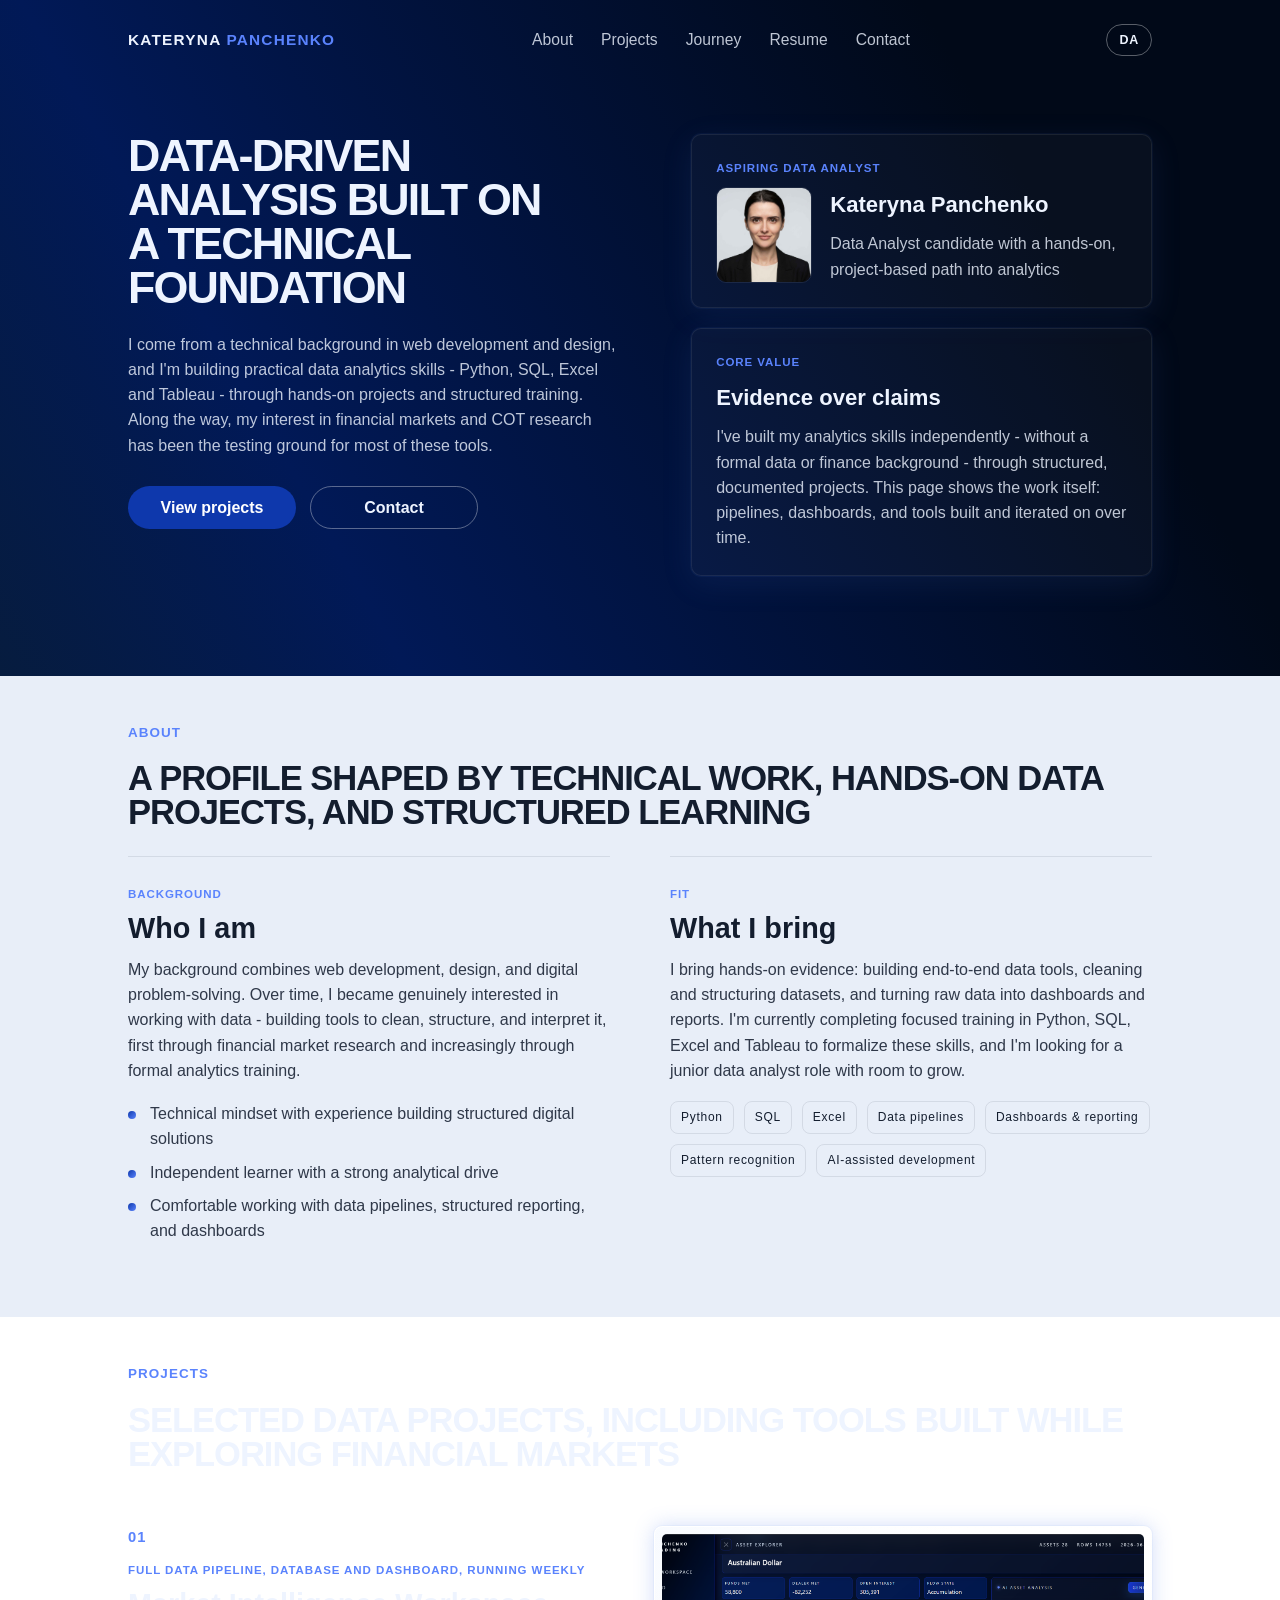
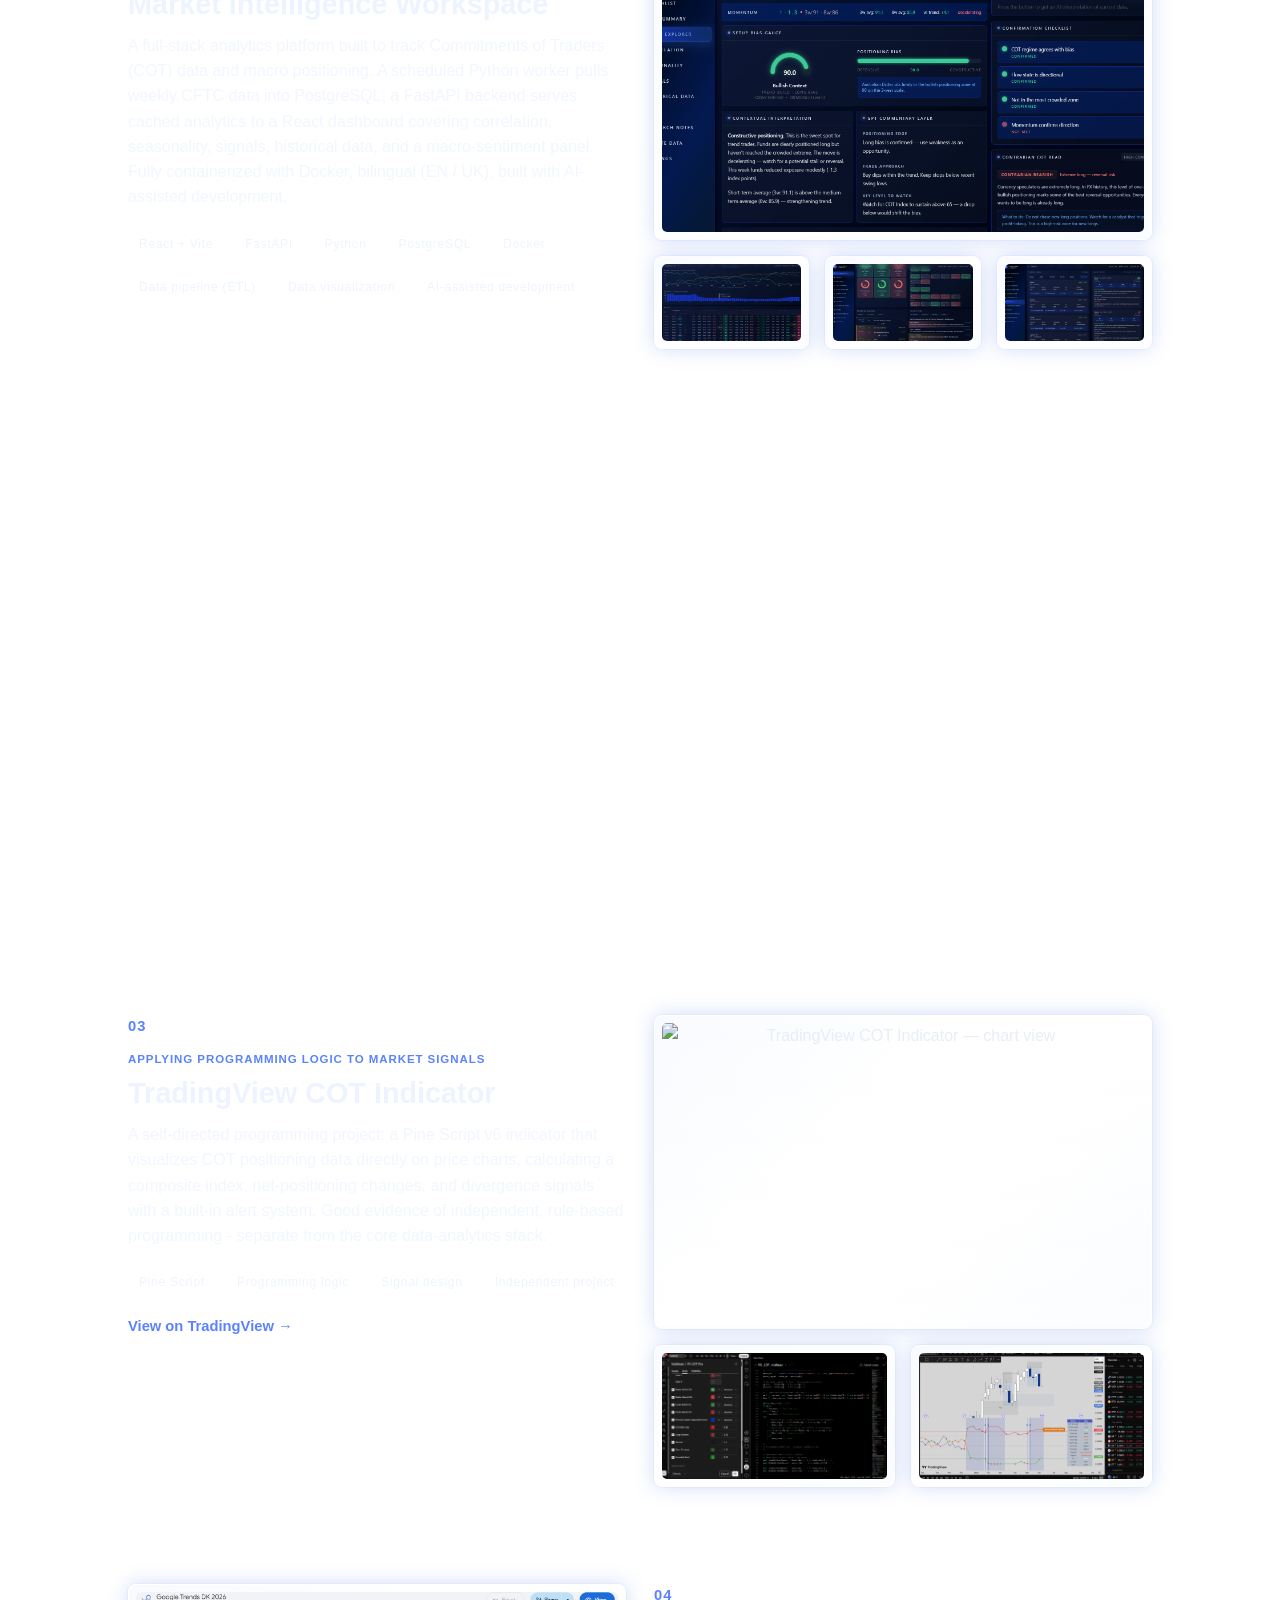
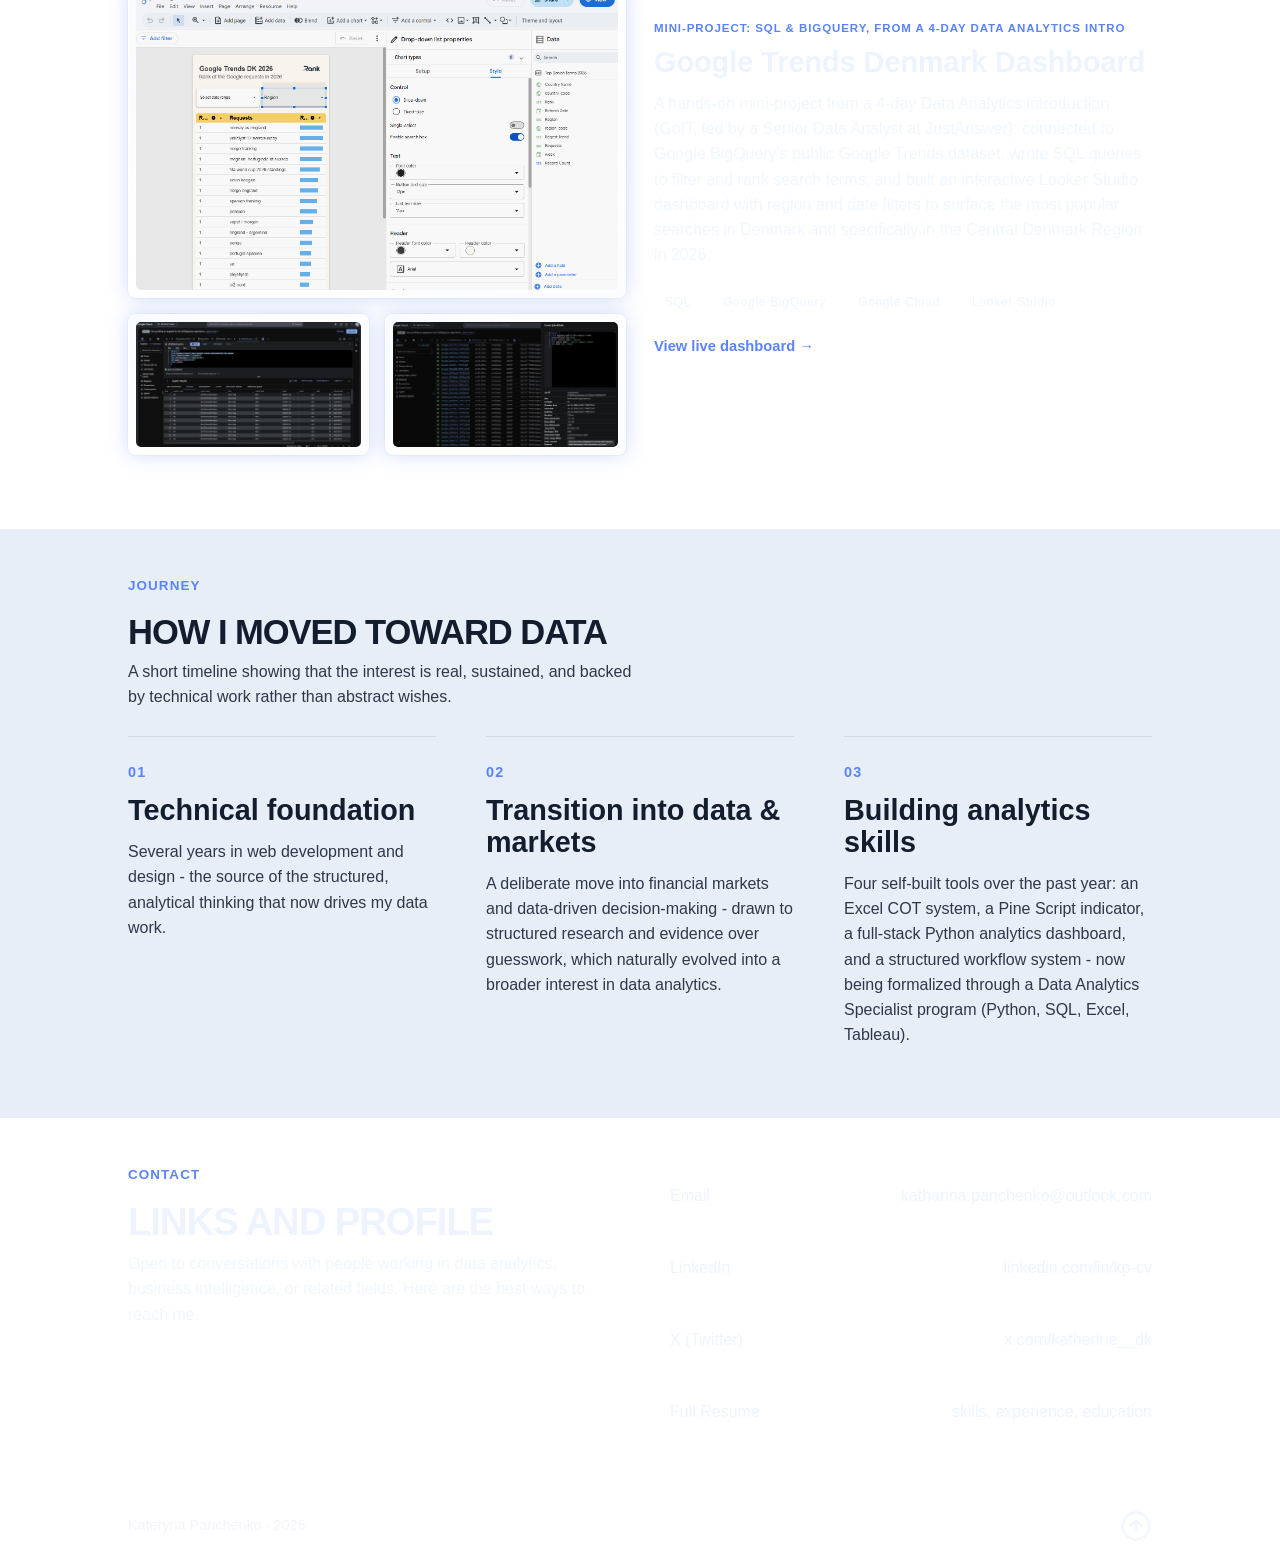
==== commit bc3ec741: "fix" ====
--- a/index.html
+++ b/index.html
@@ -234,7 +234,9 @@
                 <li data-i18n="proj3.chip4">Independent project</li>
               </ul>
               <p class="project-live-link">
-                <a href="https://www.tradingview.com/script/ksrmaANn-ktaliman-FX-COT-Pro/" target="_blank" rel="noreferrer" data-i18n="proj3.link">View on TradingView →</a>
+                <a href="https://www.tradingview.com/script/ksrmaANn-ktaliman-FX-COT-Pro/" target="_blank" rel="noreferrer" data-i18n="proj3.link"
+                  >View on TradingView →</a
+                >
               </p>
             </div>
             <div class="project-media-stack">
